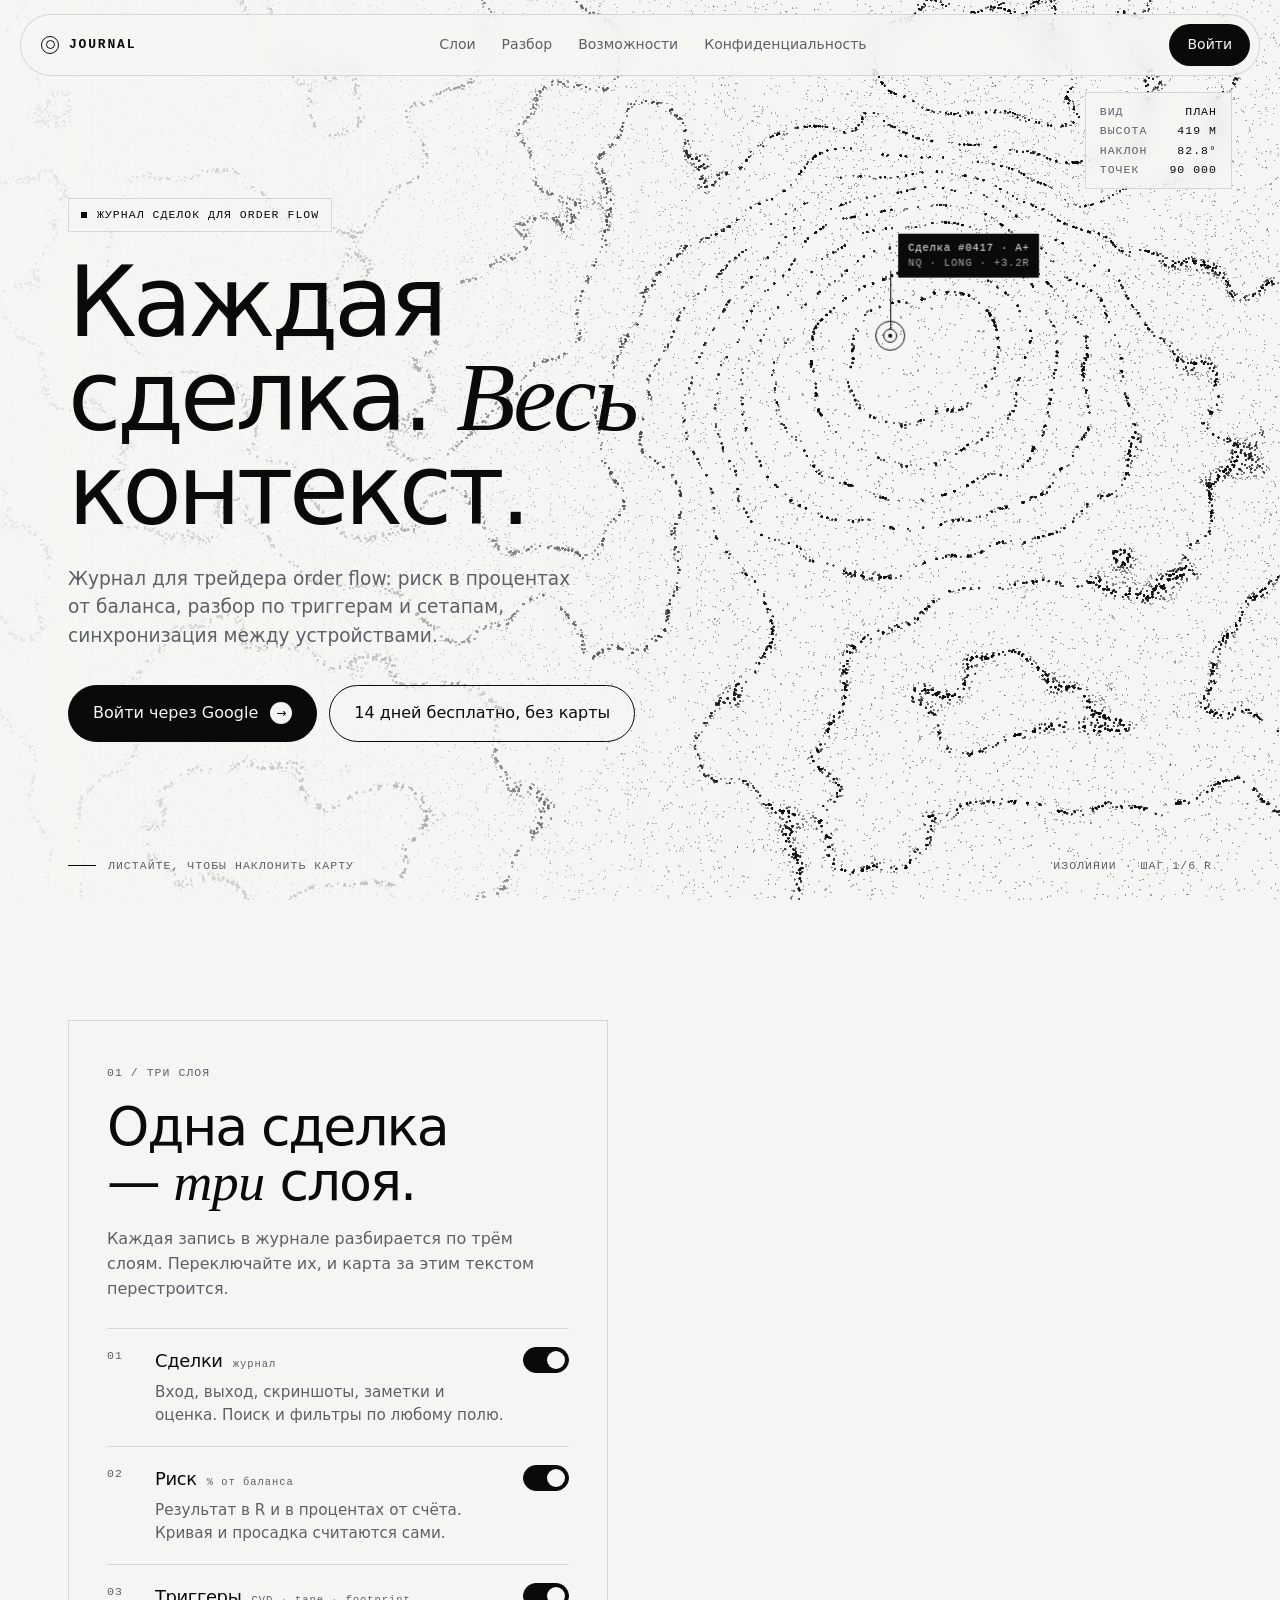
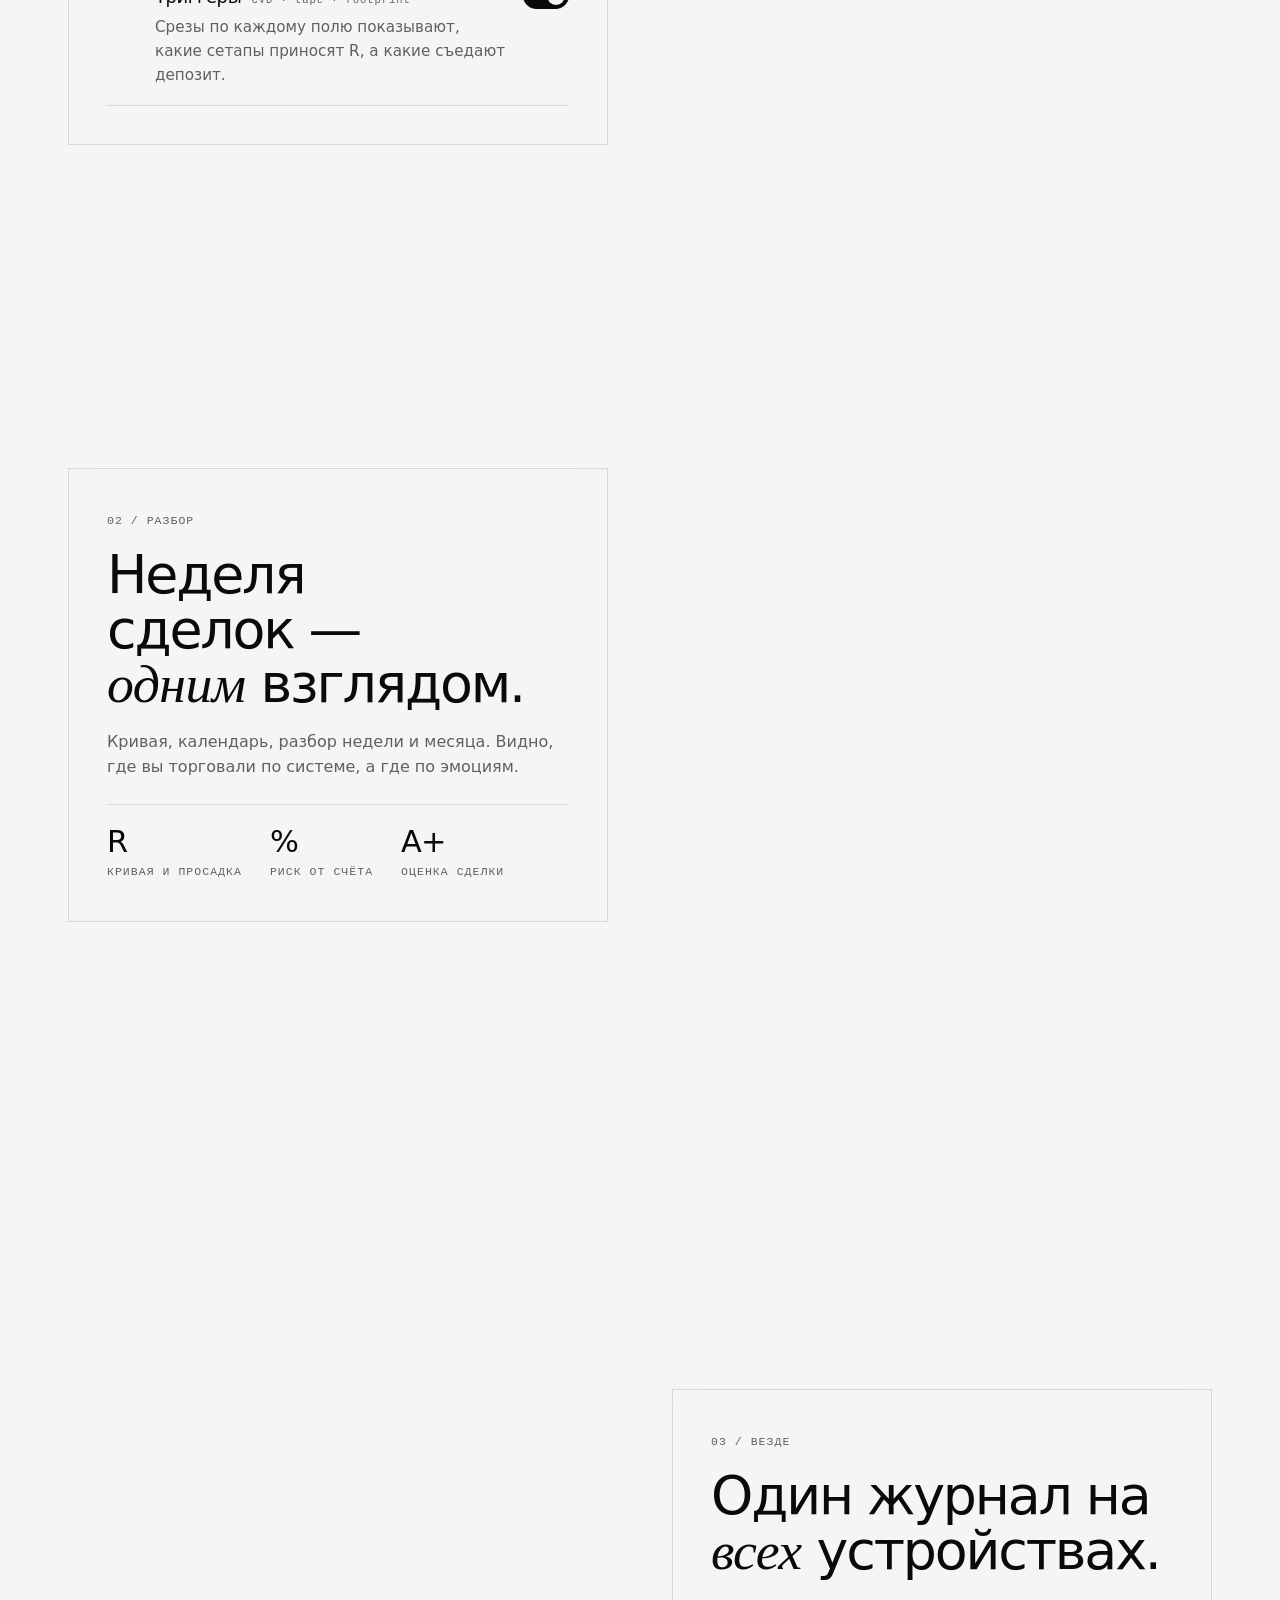
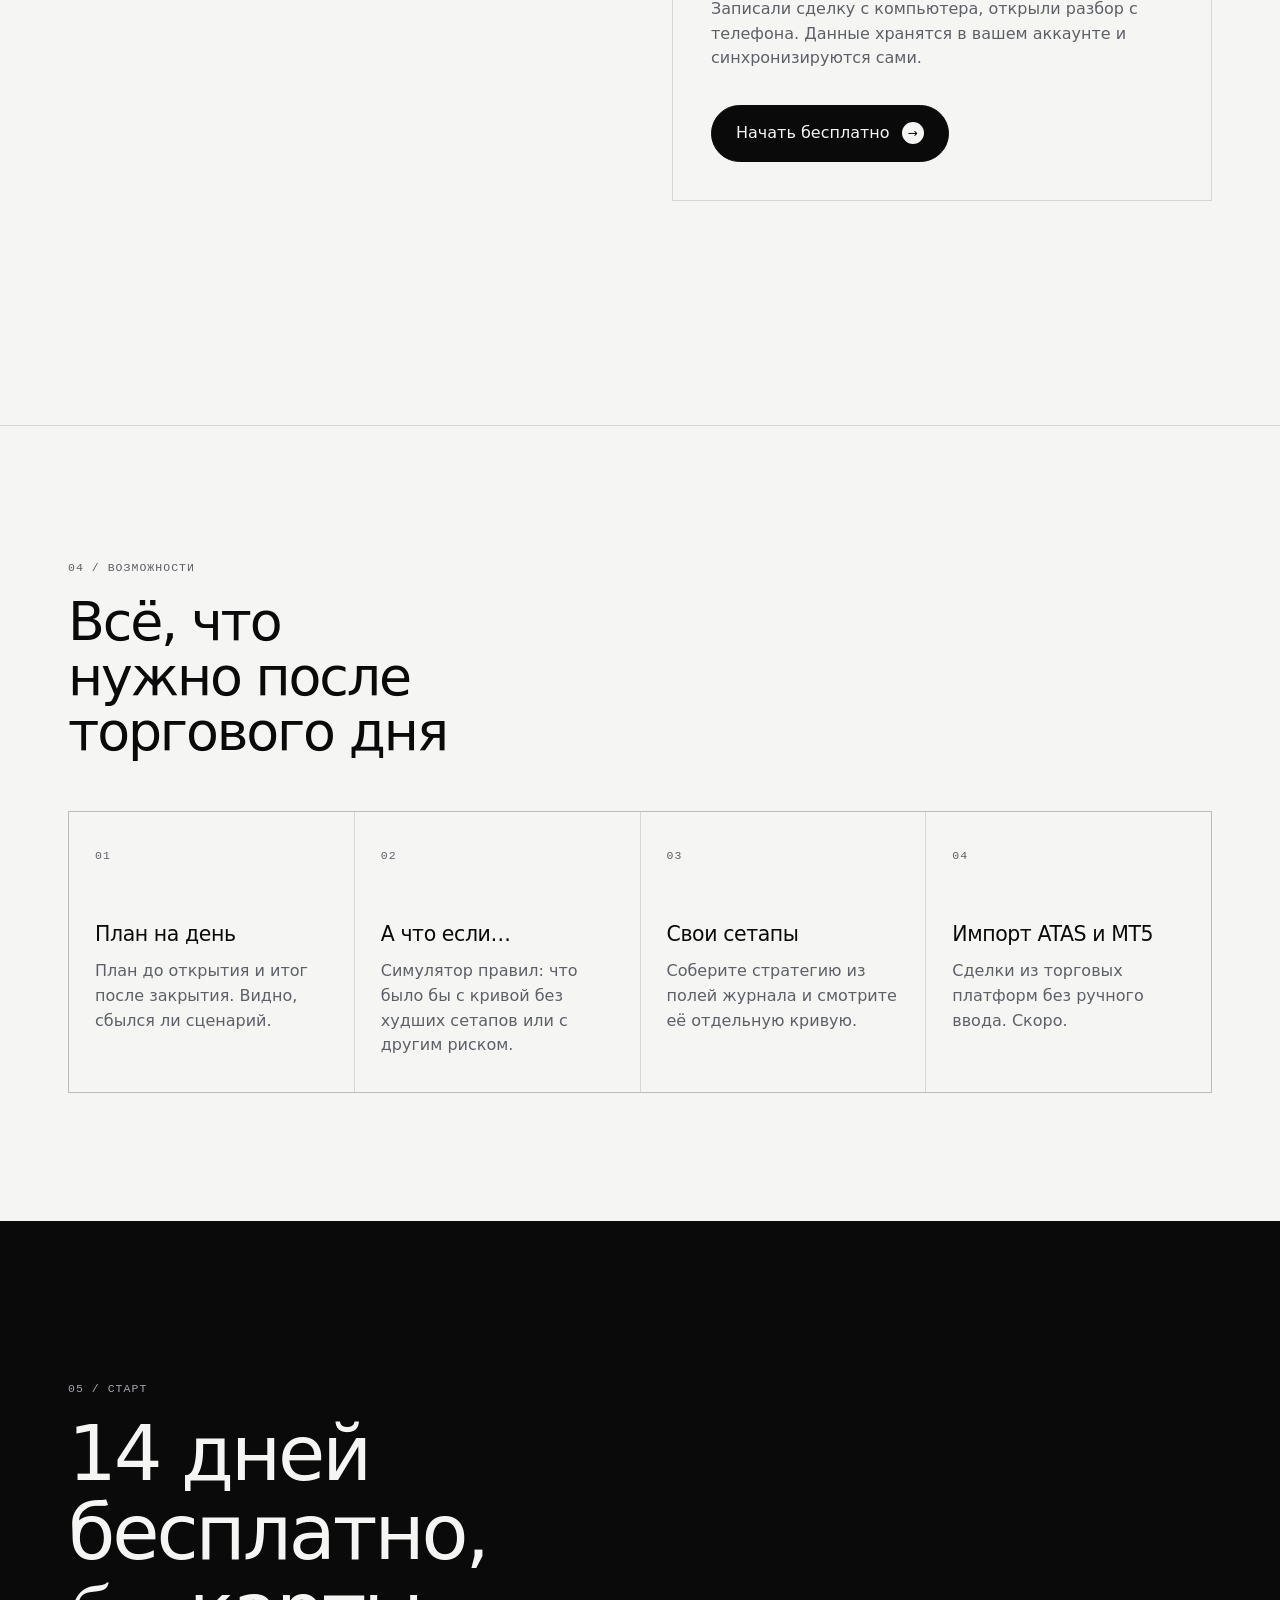
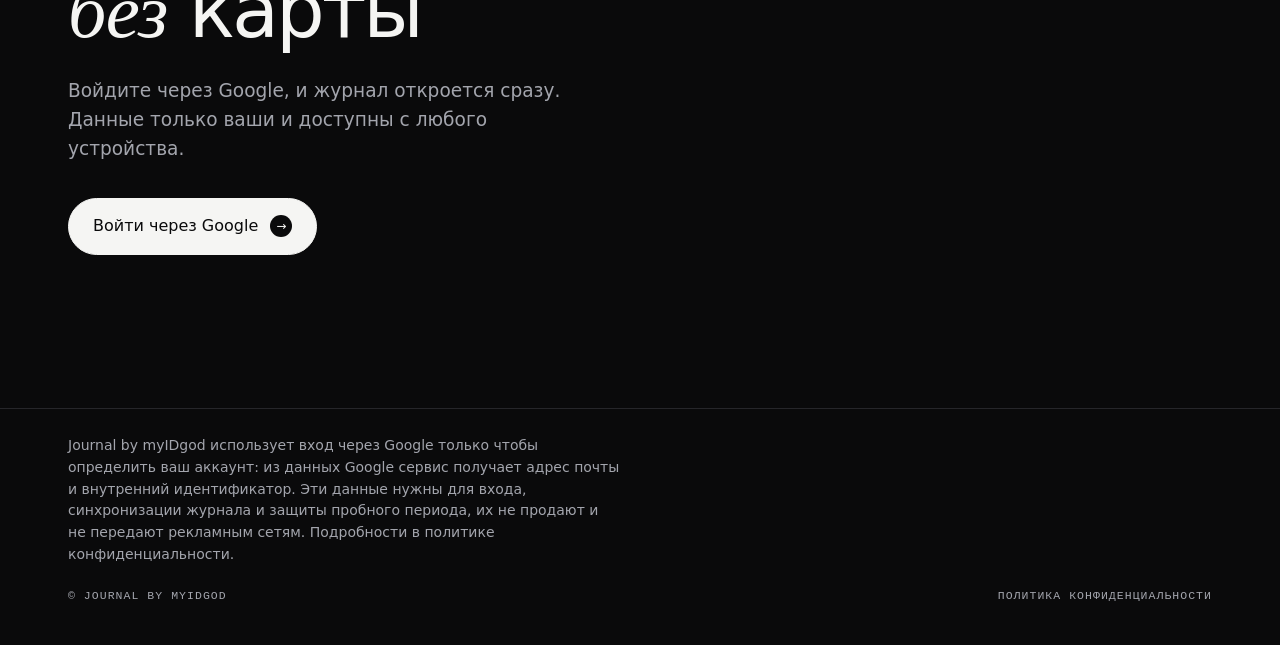
==== public/index.html @ a49ac066 "Stages 3-4: paper style and motion setting in the journal, privacy page restyle with contact slot, G" ====
<!doctype html>
<html lang="ru"><head><meta charset="utf-8">
<meta name="viewport" content="width=device-width, initial-scale=1, viewport-fit=cover">
<title>Journal by myIDgod — журнал сделок для order flow</title>
<meta name="description" content="Journal by myIDgod — онлайн-журнал сделок для трейдеров order flow: риск в процентах от баланса, разбор по триггерам, синхронизация между устройствами. 14 дней бесплатно, без карты.">
<meta name="color-scheme" content="light">
<meta name="theme-color" content="#F5F5F3">
<style>
:root{--w:#F5F5F3;--k:#0A0A0B;--g:#5E6068;--line:rgba(10,10,11,.13);--mono:ui-monospace,"IBM Plex Mono","DM Mono",SFMono-Regular,Menlo,Consolas,monospace;--sans:Inter,system-ui,-apple-system,"Segoe UI",Roboto,sans-serif;--serif:"Instrument Serif","Iowan Old Style",Georgia,"Times New Roman",serif;--ease:cubic-bezier(.16,1,.3,1)}
*{box-sizing:border-box}html{scroll-behavior:smooth;background:var(--w)}
body{margin:0;background:var(--w);color:var(--k);font:16px/1.55 var(--sans);-webkit-font-smoothing:antialiased;overflow-x:hidden}
a{color:inherit}::selection{background:var(--k);color:var(--w)}
:focus-visible{outline:2px solid var(--k);outline-offset:3px}
em{font-family:var(--serif);font-style:italic;font-weight:400;letter-spacing:-.01em}
.mono{font:500 11.5px/1.5 var(--mono);letter-spacing:.09em;text-transform:uppercase}
.wrap{max-width:1240px;margin:0 auto;padding:0 clamp(20px,4vw,48px)}
/* scene layers */
#scene{position:fixed;top:0;left:0;width:100%;height:100vh;height:100lvh;z-index:0;opacity:0;transition:opacity 1.6s var(--ease)}
.scene-on #scene{opacity:1}.scene-off #scene,.scene-off #pins,.scene-off .hud,.scene-off .veil{visibility:hidden}
.noscene #scene,.noscene #pins,.noscene .hud{display:none}
.veil{position:fixed;inset:0;z-index:1;pointer-events:none;background:linear-gradient(90deg,rgba(245,245,243,.95) 0,rgba(245,245,243,.78) 30%,rgba(245,245,243,0) 60%)}
#pins{position:fixed;inset:0;z-index:2;pointer-events:none;overflow:hidden}
.pin{position:absolute;left:0;top:0;opacity:0;will-change:transform,opacity}
.pin i{position:absolute;left:-7px;top:-7px;width:14px;height:14px;border:1px solid var(--k);border-radius:50%;background:rgba(245,245,243,.7)}
.pin i::after{content:"";position:absolute;inset:4px;border-radius:50%;background:var(--k)}
.pin[data-main] i::before{content:"";position:absolute;inset:-9px;border:1px solid var(--k);border-radius:50%;animation:ping 2.4s var(--ease) infinite}
.pin s{position:absolute;left:0;bottom:7px;width:1px;height:58px;background:var(--k)}
.pin b{position:absolute;left:8px;bottom:58px;background:var(--k);color:var(--w);font:500 10.5px/1.45 var(--mono);letter-spacing:.08em;padding:7px 10px;white-space:nowrap}
.pin.flip b{left:auto;right:8px}.pin b span{display:block;color:#a8aab0}
@keyframes ping{0%{transform:scale(.6);opacity:.9}100%{transform:scale(2);opacity:0}}
.hud{position:fixed;z-index:2;top:92px;right:clamp(20px,4vw,48px);border:1px solid var(--line);background:rgba(245,245,243,.72);-webkit-backdrop-filter:blur(8px);backdrop-filter:blur(8px);padding:10px 14px;display:grid;grid-template-columns:auto auto;gap:2px 22px;color:var(--g);pointer-events:none}
.hud b{font-weight:500;color:var(--k);text-align:right}
/* header */
.top{position:fixed;z-index:10;top:14px;left:50%;transform:translateX(-50%);width:min(1240px,calc(100% - 28px));display:flex;justify-content:space-between;align-items:center;gap:16px;padding:9px 9px 9px 20px;border:1px solid var(--line);border-radius:999px;background:rgba(245,245,243,.72);-webkit-backdrop-filter:blur(14px) saturate(1.2);backdrop-filter:blur(14px) saturate(1.2)}
.logo{display:flex;align-items:center;gap:10px;text-decoration:none;font:600 13px/1 var(--mono);letter-spacing:.14em}
.logo i{width:18px;height:18px;border:1.5px solid var(--k);border-radius:50%;position:relative}.logo i::after{content:"";position:absolute;inset:3.5px;border:1.5px solid var(--k);border-radius:50%}
.top nav{display:flex;gap:26px}.top nav a{text-decoration:none;color:var(--g);font-size:14px;transition:color .2s}.top nav a:hover{color:var(--k)}
.pill{display:inline-flex;align-items:center;gap:8px;padding:10px 18px;border-radius:999px;background:var(--k);color:var(--w);text-decoration:none;font-size:14px;font-weight:500;transition:transform .3s var(--ease),background .2s}
.pill:hover{transform:translateY(-1px)}
/* scenic sections */
main{position:relative;z-index:3}
.stop{min-height:100vh;min-height:100svh;display:flex;align-items:center;padding:120px 0 80px}
.hero{position:relative;overflow:hidden;flex-direction:column;align-items:stretch;justify-content:center}
.tag{display:inline-flex;align-items:center;gap:10px;border:1px solid var(--line);padding:7px 12px;background:rgba(245,245,243,.6)}
.tag::before{content:"";width:6px;height:6px;background:var(--k)}
h1{font-weight:500;font-size:clamp(2.7rem,7.6vw,6.6rem);line-height:.97;letter-spacing:-.045em;margin:24px 0 0;max-width:11ch;text-wrap:balance}
h1 em{letter-spacing:-.02em}
.lead{max-width:44ch;color:var(--g);font-size:clamp(1rem,1.5vw,1.16rem);margin:26px 0 0}
.cta{display:flex;gap:12px;flex-wrap:wrap;margin-top:34px}
.btn{display:inline-flex;align-items:center;justify-content:center;gap:12px;padding:15px 24px;border:1px solid var(--k);border-radius:999px;font-weight:500;text-decoration:none;transition:background .3s,color .3s,transform .3s var(--ease)}
.btn.p{background:var(--k);color:var(--w)}.btn.p:hover{transform:translateY(-2px)}
.btn.s{background:rgba(245,245,243,.6)}.btn.s:hover{background:var(--k);color:var(--w)}
.btn .ar{display:inline-grid;place-items:center;width:22px;height:22px;border-radius:50%;background:var(--w);color:var(--k);font-size:12px}
.hero-foot{position:absolute;left:0;right:0;bottom:26px;display:flex;justify-content:space-between;gap:16px;color:var(--g)}
.hero-foot span:first-child::before{content:"";display:inline-block;width:28px;height:1px;background:var(--k);vertical-align:middle;margin-right:12px}
.grid{position:absolute;inset:auto -10% 0;height:52%;pointer-events:none;z-index:-1;background:linear-gradient(var(--line) 1px,transparent 1px) 0 0/100% 56px,linear-gradient(90deg,var(--line) 1px,transparent 1px) 0 0/56px 100%;transform:perspective(520px) rotateX(62deg);transform-origin:50% 100%;-webkit-mask:linear-gradient(transparent,#000 70%);mask:linear-gradient(transparent,#000 70%);transition:opacity 1.2s}
.scene-on .grid{opacity:0}
.hero-txt{max-width:760px}.panel{max-width:540px;background:rgba(245,245,243,.8);-webkit-backdrop-filter:blur(12px);backdrop-filter:blur(12px);border:1px solid var(--line);padding:clamp(24px,3vw,38px)}
h2{font-weight:500;font-size:clamp(2rem,4.2vw,3.5rem);line-height:1.02;letter-spacing:-.04em;margin:16px 0 0;text-wrap:balance}
.panel p{color:var(--g);margin:18px 0 0}
.k{color:var(--g)}
.layers{margin-top:26px;border-top:1px solid var(--line)}
.layer{display:grid;grid-template-columns:34px 1fr auto;gap:4px 14px;align-items:start;padding:18px 0;border-bottom:1px solid var(--line)}
.layer b{font-weight:500;font-size:1.12rem;letter-spacing:-.02em}.layer b small{font:500 10.5px var(--mono);letter-spacing:.09em;color:var(--g);margin-left:10px}
.layer p{grid-column:2;margin:2px 0 0;font-size:.95rem}
.sw{width:46px;height:26px;border-radius:99px;border:1px solid var(--k);background:transparent;position:relative;cursor:pointer;padding:0;transition:background .3s}
.sw::after{content:"";position:absolute;top:3px;left:3px;width:18px;height:18px;border-radius:50%;background:var(--k);transition:transform .35s var(--ease),background .3s}
.sw[aria-checked=true]{background:var(--k)}.sw[aria-checked=true]::after{transform:translateX(20px);background:var(--w)}
.stats{display:flex;gap:28px;flex-wrap:wrap;margin-top:24px;padding-top:20px;border-top:1px solid var(--line)}
.stats div b{display:block;font-weight:500;font-size:1.9rem;letter-spacing:-.03em;line-height:1.1}
.right{margin-left:auto}
/* solid sections */
.solid{position:relative;background:var(--w);padding:clamp(70px,10vw,140px) 0;border-top:1px solid var(--line)}
.cards{display:grid;grid-template-columns:repeat(auto-fit,minmax(250px,1fr));gap:1px;background:var(--line);border:1px solid var(--line);margin-top:52px}
.card{background:var(--w);padding:30px 26px 34px;min-height:230px;transition:background .3s}
.card:hover{background:#fff}
.card b{display:block;font-weight:500;font-size:1.28rem;letter-spacing:-.02em;margin:52px 0 8px}.card p{margin:0;color:var(--g)}
.dark{position:relative;background:var(--k);color:var(--w);padding:clamp(80px,12vw,160px) 0}
.dark h2{font-size:clamp(2.4rem,6vw,5rem);max-width:14ch}.dark .lead{color:#a3a5ad}.dark .k{color:#a3a5ad}
.dark .btn.p{background:var(--w);color:var(--k);border-color:var(--w)}.dark .btn .ar{background:var(--k);color:var(--w)}
.dark :focus-visible{outline-color:var(--w)}
footer{position:relative;z-index:3;background:var(--k);color:#a3a5ad;padding:26px 0 40px;border-top:1px solid #26262a}
footer .wrap{display:flex;justify-content:space-between;gap:16px;flex-wrap:wrap}footer a{text-decoration:none}footer a:hover{color:var(--w)}
.rv{opacity:0;transform:translateY(22px);transition:opacity 1s var(--ease),transform 1s var(--ease)}.rv.in{opacity:1;transform:none}
@media (prefers-reduced-motion:reduce){html{scroll-behavior:auto}.rv{opacity:1;transform:none;transition:none}.btn,.pill,.sw,.sw::after,#scene{transition:none}.pin[data-main] i::before{animation:none;display:none}}
@media (max-width:820px){.top nav,.hud{display:none}.veil{background:linear-gradient(180deg,rgba(245,245,243,.95) 0,rgba(245,245,243,.7) 42%,rgba(245,245,243,0) 66%)}
 .stop:not(.hero){align-items:flex-end;padding-bottom:28px}.panel{max-width:none}.hero{justify-content:flex-start;padding-top:118px}.hero-foot span:last-child{display:none}}
@media (max-width:560px){.btn{width:100%}.stats{display:grid;grid-template-columns:repeat(3,1fr);gap:12px}.stats div b{font-size:1.4rem}.layer{padding:13px 0}.layer p{display:none}.panel p{font-size:.95rem}h2{font-size:1.85rem}.pin b{font-size:9.5px;padding:5px 8px}.pin s{height:40px}.pin b{bottom:40px}.stats{gap:20px}}
</style></head><body>
<canvas id="scene" aria-hidden="true"></canvas>
<div class="veil" aria-hidden="true"></div>
<div id="pins" aria-hidden="true">
 <div class="pin" data-main data-x="1.6" data-z="-0.6"><s></s><i></i><b>Сделка #0417 · A+<span>NQ · LONG · +3.2R</span></b></div>
 <div class="pin" data-x="-2.6" data-z="2.2"><s></s><i></i><b>ES · SHORT<span>+1.8R</span></b></div>
 <div class="pin" data-x="3.6" data-z="1.9"><s></s><i></i><b>NQ · BE<span>0.0R</span></b></div>
 <div class="pin" data-x="-0.9" data-z="-2.9"><s></s><i></i><b>NQ · СТОП<span>−1.0R · FOMO</span></b></div>
</div>
<div class="hud mono" aria-hidden="true"><span>Вид</span><b id="hv">План</b><span>Высота</span><b id="ha">—</b><span>Наклон</span><b id="ht">—</b><span>Точек</span><b id="hn">—</b></div>
<header class="top"><a class="logo" href="./" aria-label="Journal by myIDgod, на главную"><i></i>JOURNAL</a>
<nav aria-label="Разделы"><a href="#layers">Слои</a><a href="#flight">Разбор</a><a href="#features">Возможности</a><a href="privacy.html">Конфиденциальность</a></nav>
<a class="pill" id="top-cta" href="app/?login=1">Войти</a></header>
<main>
<section class="stop hero" data-k="0"><div class="wrap" style="width:100%"><div class="hero-txt">
 <span class="tag mono">Журнал сделок для order flow</span>
 <h1>Каждая сделка. <em>Весь</em> контекст.</h1>
 <p class="lead">Журнал для трейдера order flow: риск в процентах от баланса, разбор по триггерам и сетапам, синхронизация между устройствами.</p>
 <div class="cta"><a class="btn p" href="app/?login=1" id="login">Войти через Google <span class="ar" aria-hidden="true">→</span></a><a class="btn s" href="app/?login=1">14 дней бесплатно, без карты</a></div>
 </div></div>
 <div class="grid" aria-hidden="true"></div>
 <div class="wrap hero-foot mono" aria-hidden="true" style="width:100%"><span>Листайте, чтобы наклонить карту</span><span>Изолинии · шаг 1/6 R</span></div>
</section>
<section class="stop" data-k="1" id="layers"><div class="wrap" style="width:100%"><div class="panel rv">
 <span class="mono k">01 / Три слоя</span>
 <h2>Одна сделка — <em>три</em> слоя.</h2>
 <p>Каждая запись в журнале разбирается по трём слоям. Переключайте их, и карта за этим текстом перестроится.</p>
 <div class="layers">
  <div class="layer"><span class="mono k">01</span><b>Сделки<small>журнал</small></b><button class="sw" role="switch" aria-checked="true" data-layer="dots" aria-label="Слой сделок"></button><p>Вход, выход, скриншоты, заметки и оценка. Поиск и фильтры по любому полю.</p></div>
  <div class="layer"><span class="mono k">02</span><b>Риск<small>% от баланса</small></b><button class="sw" role="switch" aria-checked="true" data-layer="lines" aria-label="Слой риска"></button><p>Результат в R и в процентах от счёта. Кривая и просадка считаются сами.</p></div>
  <div class="layer"><span class="mono k">03</span><b>Триггеры<small>CVD · tape · footprint</small></b><button class="sw" role="switch" aria-checked="true" data-layer="pins" aria-label="Слой триггеров"></button><p>Срезы по каждому полю показывают, какие сетапы приносят R, а какие съедают депозит.</p></div>
 </div></div></div>
</section>
<section class="stop" data-k="2" id="flight"><div class="wrap" style="width:100%"><div class="panel rv">
 <span class="mono k">02 / Разбор</span>
 <h2>Неделя сделок — <em>одним</em> взглядом.</h2>
 <p>Кривая, календарь, разбор недели и месяца. Видно, где вы торговали по системе, а где по эмоциям.</p>
 <div class="stats"><div><b>R</b><span class="mono k">кривая и просадка</span></div><div><b>%</b><span class="mono k">риск от счёта</span></div><div><b>A+</b><span class="mono k">оценка сделки</span></div></div>
</div></div></section>
<section class="stop" data-k="3"><div class="wrap" style="width:100%"><div class="panel rv right">
 <span class="mono k">03 / Везде</span>
 <h2>Один журнал на <em>всех</em> устройствах.</h2>
 <p>Записали сделку с компьютера, открыли разбор с телефона. Данные хранятся в вашем аккаунте и синхронизируются сами.</p>
 <div class="cta"><a class="btn p" href="app/?login=1">Начать бесплатно <span class="ar" aria-hidden="true">→</span></a></div>
</div></div></section>
<section class="solid" id="features"><div class="wrap"><span class="mono k rv">04 / Возможности</span><h2 class="rv" style="max-width:16ch">Всё, что нужно после торгового дня</h2>
<div class="cards">
 <div class="card rv"><span class="mono k">01</span><b>План на день</b><p>План до открытия и итог после закрытия. Видно, сбылся ли сценарий.</p></div>
 <div class="card rv"><span class="mono k">02</span><b>А что если…</b><p>Симулятор правил: что было бы с кривой без худших сетапов или с другим риском.</p></div>
 <div class="card rv"><span class="mono k">03</span><b>Свои сетапы</b><p>Соберите стратегию из полей журнала и смотрите её отдельную кривую.</p></div>
 <div class="card rv"><span class="mono k">04</span><b>Импорт ATAS и MT5</b><p>Сделки из торговых платформ без ручного ввода. Скоро.</p></div>
</div></div></section>
<section class="dark"><div class="wrap"><span class="mono k rv">05 / Старт</span><h2 class="rv">14 дней бесплатно, <em>без</em> карты</h2>
<p class="lead rv">Войдите через Google, и журнал откроется сразу. Данные только ваши и доступны с любого устройства.</p>
<div class="cta rv"><a class="btn p" href="app/?login=1">Войти через Google <span class="ar" aria-hidden="true">→</span></a></div></div></section>
</main>
<footer><div class="wrap" style="display:block"><p style="max-width:62ch;margin:0 0 22px;font-size:14px">Journal by myIDgod использует вход через Google только чтобы определить ваш аккаунт: из данных Google сервис получает адрес почты и внутренний идентификатор. Эти данные нужны для входа, синхронизации журнала и защиты пробного периода, их не продают и не передают рекламным сетям. Подробности в <a href="privacy.html">политике конфиденциальности</a>.</p><div style="display:flex;justify-content:space-between;gap:16px;flex-wrap:wrap"><span class="mono">© Journal by myIDgod</span><span class="mono"><a href="privacy.html">Политика конфиденциальности</a></span></div></div></footer>
<script>
(function(){var d=document,root=d.documentElement;
try{for(var i=0;i<localStorage.length;i++){if(/^sb-.*-auth-token$/.test(localStorage.key(i))){var t=d.getElementById('top-cta'),l=d.getElementById('login');t.textContent='Открыть журнал';t.href='app/';l.firstChild.nodeValue='Открыть журнал ';l.href='app/';break}}}catch(e){}
window.landingLayers={dots:1,lines:1,pins:1};
d.querySelectorAll('[data-layer]').forEach(function(b){b.addEventListener('click',function(){var on=b.getAttribute('aria-checked')!=='true';b.setAttribute('aria-checked',on);window.landingLayers[b.dataset.layer]=on?1:0;window.dispatchEvent(new Event('landing:layers'))})});
var els=d.querySelectorAll('.rv');if('IntersectionObserver' in window){var io=new IntersectionObserver(function(a){a.forEach(function(x){if(x.isIntersecting){x.target.classList.add('in');io.unobserve(x.target)}})},{threshold:.12});els.forEach(function(e){io.observe(e)})}else els.forEach(function(e){e.classList.add('in')});
// The 3D scene loads after the first screen is ready; Data Saver skips it.
var c=navigator.connection;if(c&&c.saveData){root.classList.add('noscene');return}
function go(){var s=d.createElement('script');s.src='landing/scene.js?v=20261111e';s.async=true;s.onerror=function(){root.classList.add('noscene')};d.body.appendChild(s)}
function idle(){(window.requestIdleCallback||function(f){setTimeout(f,150)})(go,{timeout:1200})}
if(d.readyState==='complete')idle();else window.addEventListener('load',idle)})();
</script></body></html>
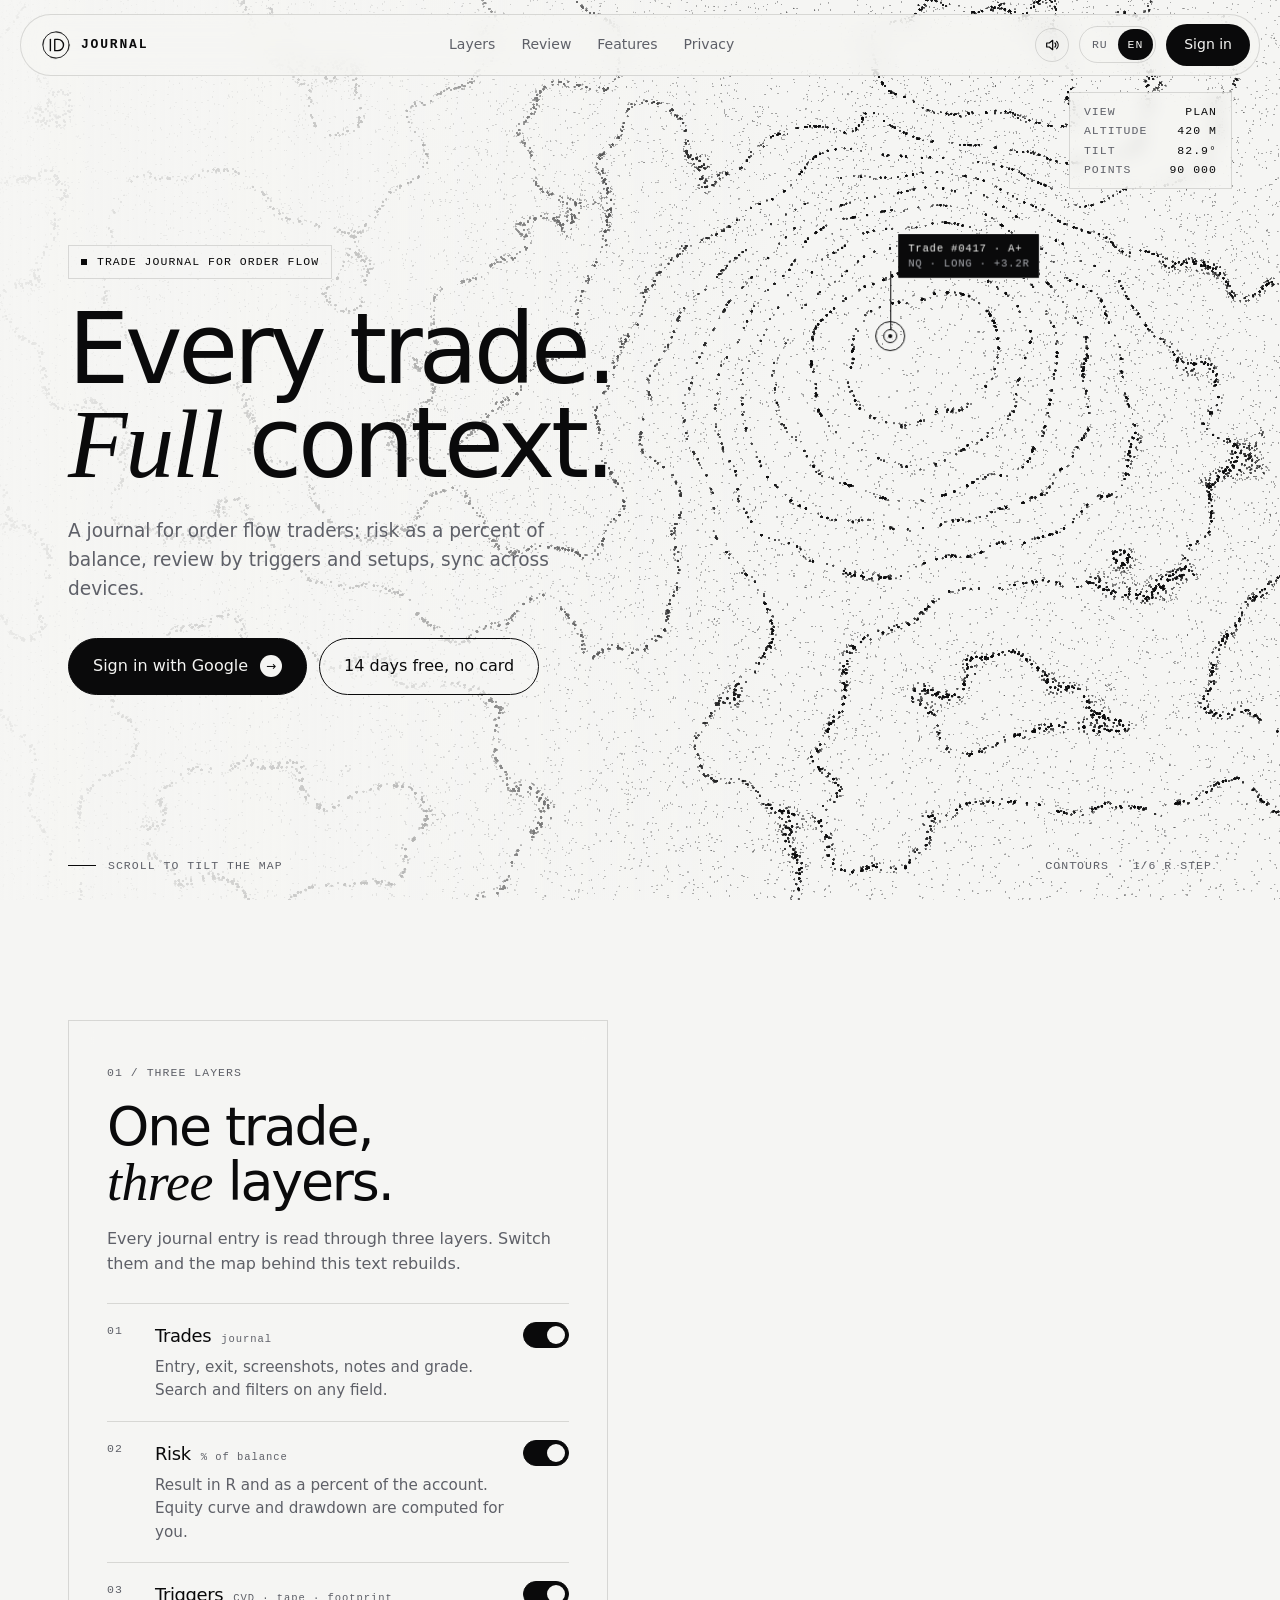
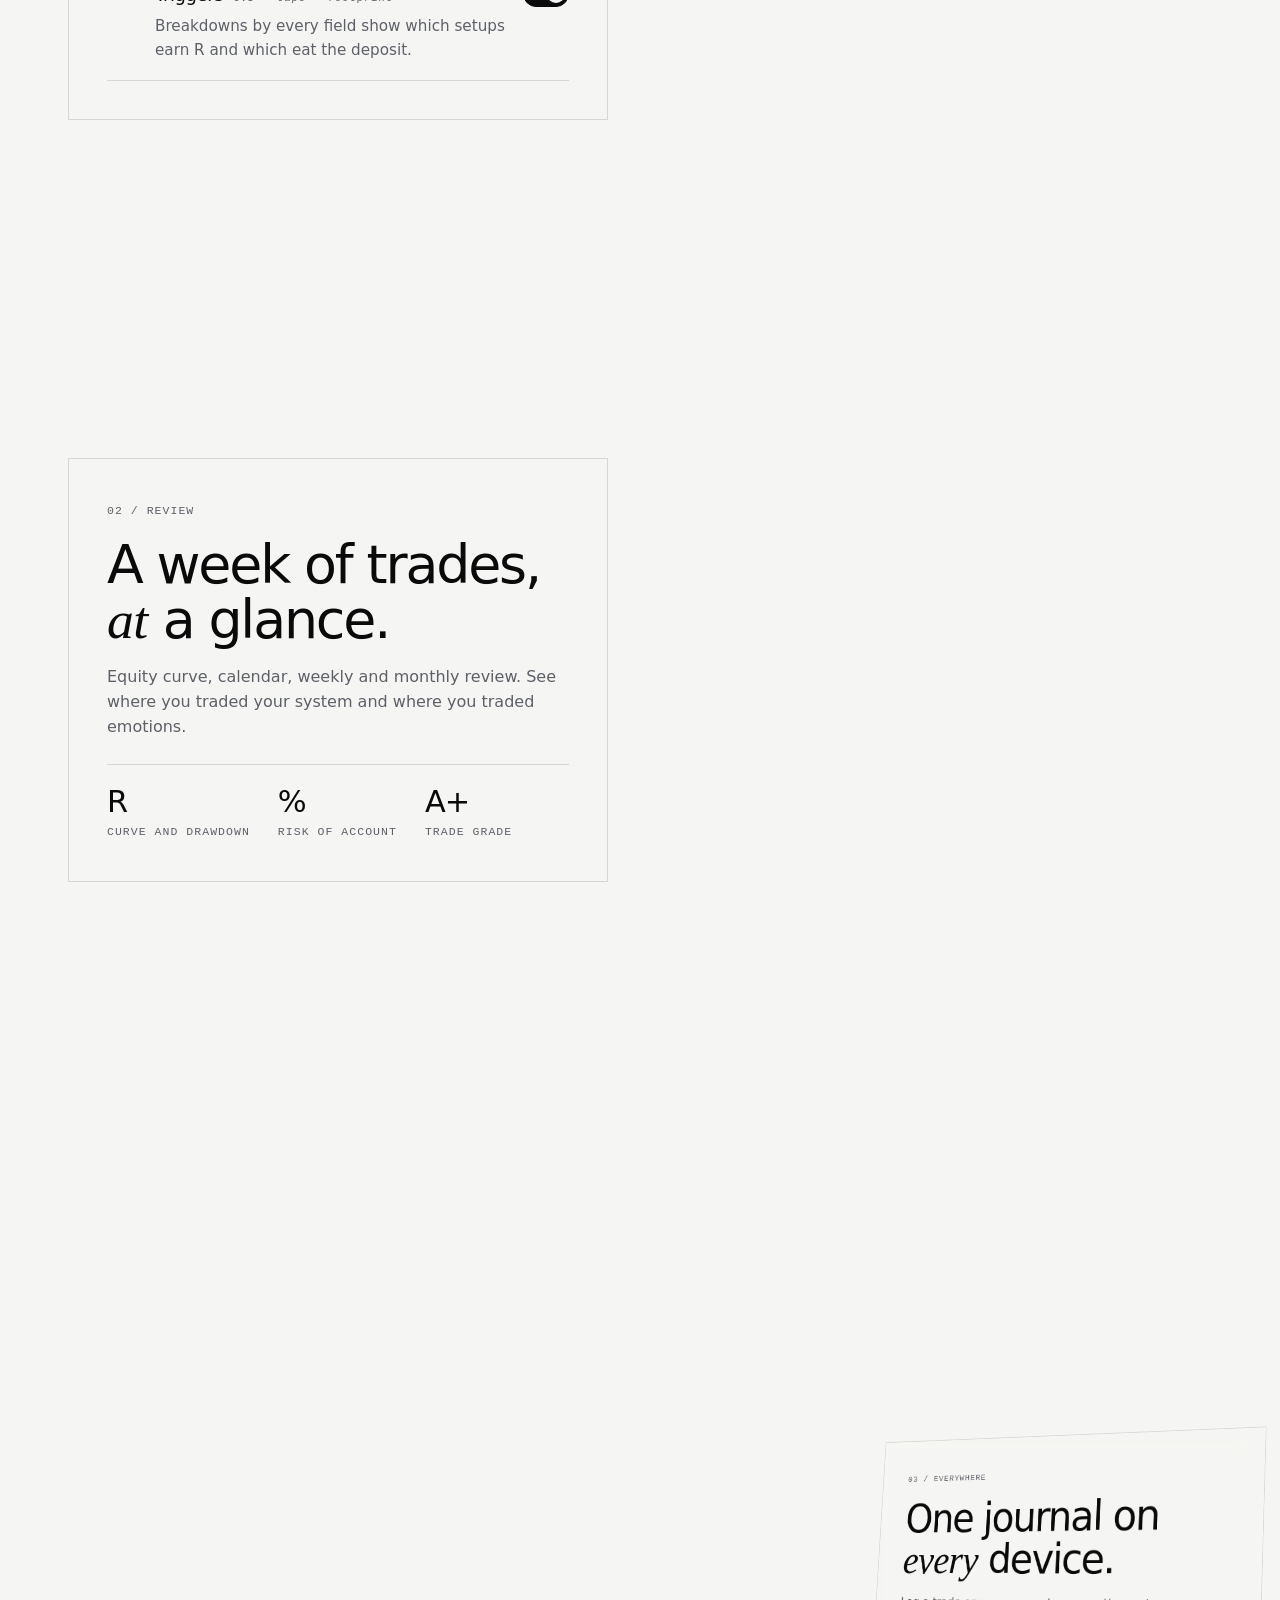
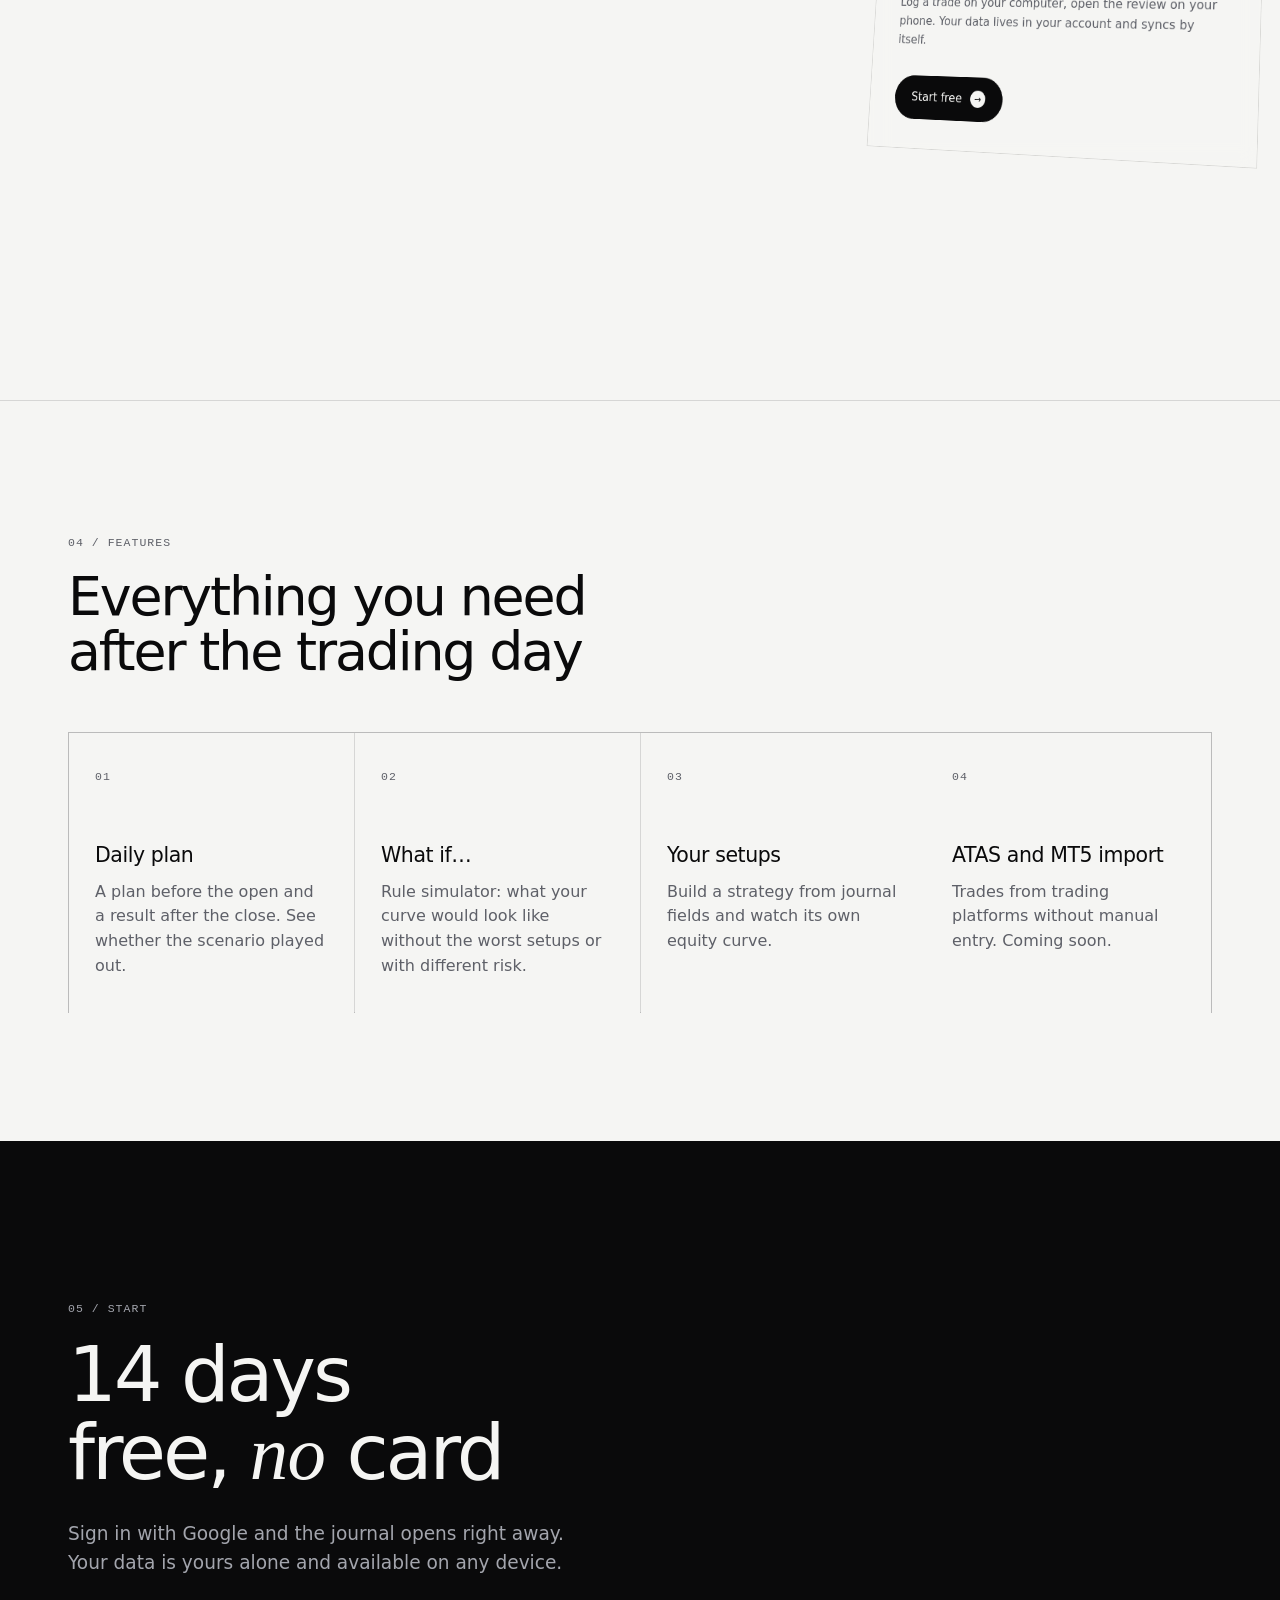
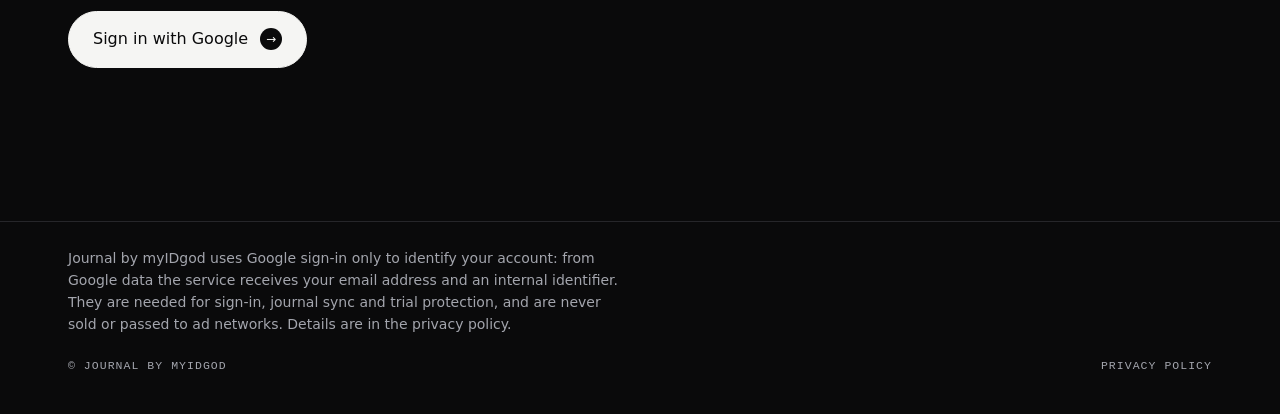
==== commit f10ba707: "Stage A: RU/EN switch, animated ID logo with sound, 3D reveals and tilt on landing; bilingual privac" ====
--- a/public/index.html
+++ b/public/index.html
@@ -34,6 +34,13 @@
 .top{position:fixed;z-index:10;top:14px;left:50%;transform:translateX(-50%);width:min(1240px,calc(100% - 28px));display:flex;justify-content:space-between;align-items:center;gap:16px;padding:9px 9px 9px 20px;border:1px solid var(--line);border-radius:999px;background:rgba(245,245,243,.72);-webkit-backdrop-filter:blur(14px) saturate(1.2);backdrop-filter:blur(14px) saturate(1.2)}
 .logo{display:flex;align-items:center;gap:10px;text-decoration:none;font:600 13px/1 var(--mono);letter-spacing:.14em}
 .logo i{width:18px;height:18px;border:1.5px solid var(--k);border-radius:50%;position:relative}.logo i::after{content:"";position:absolute;inset:3.5px;border:1.5px solid var(--k);border-radius:50%}
+.tools{display:flex;align-items:center;gap:10px}.tb{width:34px;height:34px;border-radius:50%;border:1px solid var(--line);background:transparent;color:var(--k);display:grid;place-items:center;cursor:pointer;transition:background .25s,color .25s}.tb:hover{background:var(--k);color:var(--w)}.tb .x{display:none}.tb[aria-pressed=false] .x{display:block}.tb[aria-pressed=false] .w1,.tb[aria-pressed=false] .w2{display:none}
+.lang{display:inline-flex;border:1px solid var(--line);border-radius:99px;padding:2px}.lang button{font:inherit;letter-spacing:.08em;border:0;background:transparent;color:var(--g);padding:7px 10px;border-radius:99px;cursor:pointer;transition:background .25s,color .25s}.lang button[aria-pressed=true]{background:var(--k);color:var(--w)}
+.logo svg{overflow:visible;display:block}.logo svg *{fill:none;stroke:var(--k);stroke-width:2.2;stroke-linecap:round;stroke-linejoin:round;stroke-dasharray:1;stroke-dashoffset:1}
+.logo .lr{stroke-width:1.4;animation:ldraw 1.3s var(--ease) .1s forwards}.logo .lo{stroke-width:1.4;stroke-dasharray:.07 .18;stroke-dashoffset:0;opacity:0;transform-origin:24px 24px;animation:lin .6s 1.1s forwards,lspin 14s linear 1.1s infinite}
+.logo .li{animation:ldraw .55s var(--ease) .55s forwards}.logo .ld{animation:ldraw .8s var(--ease) .9s forwards}
+.logo:hover .ld,.logo.ping .ld{animation:lpulse .7s var(--ease)}.logo:hover .li,.logo.ping .li{animation:lpulse .7s var(--ease) .12s}
+@keyframes ldraw{to{stroke-dashoffset:0}}@keyframes lin{to{opacity:.6}}@keyframes lspin{to{transform:rotate(360deg)}}@keyframes lpulse{0%{stroke-dashoffset:0;transform:scale(1)}40%{transform:scale(1.16)}100%{transform:scale(1)}}
 .top nav{display:flex;gap:26px}.top nav a{text-decoration:none;color:var(--g);font-size:14px;transition:color .2s}.top nav a:hover{color:var(--k)}
 .pill{display:inline-flex;align-items:center;gap:8px;padding:10px 18px;border-radius:999px;background:var(--k);color:var(--w);text-decoration:none;font-size:14px;font-weight:500;transition:transform .3s var(--ease),background .2s}
 .pill:hover{transform:translateY(-1px)}
@@ -81,9 +88,13 @@
 .dark :focus-visible{outline-color:var(--w)}
 footer{position:relative;z-index:3;background:var(--k);color:#a3a5ad;padding:26px 0 40px;border-top:1px solid #26262a}
 footer .wrap{display:flex;justify-content:space-between;gap:16px;flex-wrap:wrap}footer a{text-decoration:none}footer a:hover{color:var(--w)}
-.rv{opacity:0;transform:translateY(22px);transition:opacity 1s var(--ease),transform 1s var(--ease)}.rv.in{opacity:1;transform:none}
-@media (prefers-reduced-motion:reduce){html{scroll-behavior:auto}.rv{opacity:1;transform:none;transition:none}.btn,.pill,.sw,.sw::after,#scene{transition:none}.pin[data-main] i::before{animation:none;display:none}}
-@media (max-width:820px){.top nav,.hud{display:none}.veil{background:linear-gradient(180deg,rgba(245,245,243,.95) 0,rgba(245,245,243,.7) 42%,rgba(245,245,243,0) 66%)}
+.rv{opacity:0;transform:perspective(1100px) translate3d(0,56px,-180px) rotateX(16deg);transform-origin:50% 100%;transition:opacity 1.1s var(--ease),transform 1.3s var(--ease),filter 1.1s var(--ease);transition-delay:var(--d,0s);filter:blur(8px);will-change:transform,opacity}
+.panel.rv{transform:perspective(1100px) translate3d(-60px,30px,-220px) rotateY(18deg) rotateX(6deg);transform-origin:0 50%}.panel.rv.right{transform:perspective(1100px) translate3d(60px,30px,-220px) rotateY(-18deg) rotateX(6deg);transform-origin:100% 50%}
+.rv.in{opacity:1;transform:none;filter:none}.rv.tilting{transition:transform .18s linear,opacity 1s,filter 1s;transition-delay:0s}
+.layer{opacity:0;transform:translate3d(-28px,0,-60px) rotateY(14deg);transition:opacity .9s var(--ease),transform 1.1s var(--ease);transition-delay:calc(.25s + var(--i,0)*.14s)}.in .layer{opacity:1;transform:none}
+.stats div{opacity:0;transform:translateY(24px) rotateX(40deg);transition:opacity .8s var(--ease),transform 1s var(--ease);transition-delay:calc(.35s + var(--i,0)*.12s)}.in .stats div{opacity:1;transform:none}
+@media (prefers-reduced-motion:reduce){html{scroll-behavior:auto}.rv,.layer,.stats div{opacity:1!important;transform:none!important;transition:none;filter:none}.logo svg *{stroke-dashoffset:0!important;animation:none!important}.logo .lo{opacity:.6}.btn,.pill,.sw,.sw::after,#scene{transition:none}.pin[data-main] i::before{animation:none;display:none}}
+@media (max-width:820px){.top nav,.hud{display:none}.tb{display:none}.veil{background:linear-gradient(180deg,rgba(245,245,243,.95) 0,rgba(245,245,243,.7) 42%,rgba(245,245,243,0) 66%)}
  .stop:not(.hero){align-items:flex-end;padding-bottom:28px}.panel{max-width:none}.hero{justify-content:flex-start;padding-top:118px}.hero-foot span:last-child{display:none}}
 @media (max-width:560px){.btn{width:100%}.stats{display:grid;grid-template-columns:repeat(3,1fr);gap:12px}.stats div b{font-size:1.4rem}.layer{padding:13px 0}.layer p{display:none}.panel p{font-size:.95rem}h2{font-size:1.85rem}.pin b{font-size:9.5px;padding:5px 8px}.pin s{height:40px}.pin b{bottom:40px}.stats{gap:20px}}
 </style></head><body>
@@ -96,9 +107,9 @@
  <div class="pin" data-x="-0.9" data-z="-2.9"><s></s><i></i><b>NQ · СТОП<span>−1.0R · FOMO</span></b></div>
 </div>
 <div class="hud mono" aria-hidden="true"><span>Вид</span><b id="hv">План</b><span>Высота</span><b id="ha">—</b><span>Наклон</span><b id="ht">—</b><span>Точек</span><b id="hn">—</b></div>
-<header class="top"><a class="logo" href="./" aria-label="Journal by myIDgod, на главную"><i></i>JOURNAL</a>
+<header class="top"><a class="logo" href="./" id="logo" aria-label="Журнал Journal by myIDgod, на главную"><svg viewBox="0 0 48 48" width="30" height="30" aria-hidden="true"><circle class="lr" cx="24" cy="24" r="21" pathLength="1"/><circle class="lo" cx="24" cy="24" r="21" pathLength="1"/><path class="li" d="M15 15V33" pathLength="1"/><path class="ld" d="M22 15V33H27A9 9 0 0 0 27 15Z" pathLength="1"/></svg><span>JOURNAL</span></a>
 <nav aria-label="Разделы"><a href="#layers">Слои</a><a href="#flight">Разбор</a><a href="#features">Возможности</a><a href="privacy.html">Конфиденциальность</a></nav>
-<a class="pill" id="top-cta" href="app/?login=1">Войти</a></header>
+<div class="tools"><button class="tb" id="snd" aria-pressed="true" aria-label="Звук" title="Звук"><svg viewBox="0 0 24 24" width="16" height="16" fill="none" stroke="currentColor" stroke-width="1.8" stroke-linecap="round" stroke-linejoin="round" aria-hidden="true"><path d="M4 9v6h4l5 4V5L8 9H4z"/><path class="w1" d="M16.5 9a4.2 4.2 0 0 1 0 6"/><path class="w2" d="M19 6.5a8 8 0 0 1 0 11"/><path class="x" d="M17 9l5 6M22 9l-5 6"/></svg></button><span class="lang mono"><button data-lang-btn="ru" aria-pressed="true">RU</button><button data-lang-btn="en" aria-pressed="false">EN</button></span><a class="pill" id="top-cta" href="app/?login=1">Войти</a></div></header>
 <main>
 <section class="stop hero" data-k="0"><div class="wrap" style="width:100%"><div class="hero-txt">
  <span class="tag mono">Журнал сделок для order flow</span>
@@ -114,16 +125,16 @@
  <h2>Одна сделка — <em>три</em> слоя.</h2>
  <p>Каждая запись в журнале разбирается по трём слоям. Переключайте их, и карта за этим текстом перестроится.</p>
  <div class="layers">
-  <div class="layer"><span class="mono k">01</span><b>Сделки<small>журнал</small></b><button class="sw" role="switch" aria-checked="true" data-layer="dots" aria-label="Слой сделок"></button><p>Вход, выход, скриншоты, заметки и оценка. Поиск и фильтры по любому полю.</p></div>
-  <div class="layer"><span class="mono k">02</span><b>Риск<small>% от баланса</small></b><button class="sw" role="switch" aria-checked="true" data-layer="lines" aria-label="Слой риска"></button><p>Результат в R и в процентах от счёта. Кривая и просадка считаются сами.</p></div>
-  <div class="layer"><span class="mono k">03</span><b>Триггеры<small>CVD · tape · footprint</small></b><button class="sw" role="switch" aria-checked="true" data-layer="pins" aria-label="Слой триггеров"></button><p>Срезы по каждому полю показывают, какие сетапы приносят R, а какие съедают депозит.</p></div>
+  <div class="layer" style="--i:0"><span class="mono k">01</span><b>Сделки<small>журнал</small></b><button class="sw" role="switch" aria-checked="true" data-layer="dots" aria-label="Слой сделок"></button><p>Вход, выход, скриншоты, заметки и оценка. Поиск и фильтры по любому полю.</p></div>
+  <div class="layer" style="--i:1"><span class="mono k">02</span><b>Риск<small>% от баланса</small></b><button class="sw" role="switch" aria-checked="true" data-layer="lines" aria-label="Слой риска"></button><p>Результат в R и в процентах от счёта. Кривая и просадка считаются сами.</p></div>
+  <div class="layer" style="--i:2"><span class="mono k">03</span><b>Триггеры<small>CVD · tape · footprint</small></b><button class="sw" role="switch" aria-checked="true" data-layer="pins" aria-label="Слой триггеров"></button><p>Срезы по каждому полю показывают, какие сетапы приносят R, а какие съедают депозит.</p></div>
  </div></div></div>
 </section>
 <section class="stop" data-k="2" id="flight"><div class="wrap" style="width:100%"><div class="panel rv">
  <span class="mono k">02 / Разбор</span>
  <h2>Неделя сделок — <em>одним</em> взглядом.</h2>
  <p>Кривая, календарь, разбор недели и месяца. Видно, где вы торговали по системе, а где по эмоциям.</p>
- <div class="stats"><div><b>R</b><span class="mono k">кривая и просадка</span></div><div><b>%</b><span class="mono k">риск от счёта</span></div><div><b>A+</b><span class="mono k">оценка сделки</span></div></div>
+ <div class="stats"><div style="--i:0"><b>R</b><span class="mono k">кривая и просадка</span></div><div style="--i:1"><b>%</b><span class="mono k">риск от счёта</span></div><div style="--i:2"><b>A+</b><span class="mono k">оценка сделки</span></div></div>
 </div></div></section>
 <section class="stop" data-k="3"><div class="wrap" style="width:100%"><div class="panel rv right">
  <span class="mono k">03 / Везде</span>
@@ -133,25 +144,38 @@
 </div></div></section>
 <section class="solid" id="features"><div class="wrap"><span class="mono k rv">04 / Возможности</span><h2 class="rv" style="max-width:16ch">Всё, что нужно после торгового дня</h2>
 <div class="cards">
- <div class="card rv"><span class="mono k">01</span><b>План на день</b><p>План до открытия и итог после закрытия. Видно, сбылся ли сценарий.</p></div>
- <div class="card rv"><span class="mono k">02</span><b>А что если…</b><p>Симулятор правил: что было бы с кривой без худших сетапов или с другим риском.</p></div>
- <div class="card rv"><span class="mono k">03</span><b>Свои сетапы</b><p>Соберите стратегию из полей журнала и смотрите её отдельную кривую.</p></div>
- <div class="card rv"><span class="mono k">04</span><b>Импорт ATAS и MT5</b><p>Сделки из торговых платформ без ручного ввода. Скоро.</p></div>
+ <div class="card rv" style="--d:0.00s"><span class="mono k">01</span><b>План на день</b><p>План до открытия и итог после закрытия. Видно, сбылся ли сценарий.</p></div>
+ <div class="card rv" style="--d:0.12s"><span class="mono k">02</span><b>А что если…</b><p>Симулятор правил: что было бы с кривой без худших сетапов или с другим риском.</p></div>
+ <div class="card rv" style="--d:0.24s"><span class="mono k">03</span><b>Свои сетапы</b><p>Соберите стратегию из полей журнала и смотрите её отдельную кривую.</p></div>
+ <div class="card rv" style="--d:0.36s"><span class="mono k">04</span><b>Импорт ATAS и MT5</b><p>Сделки из торговых платформ без ручного ввода. Скоро.</p></div>
 </div></div></section>
 <section class="dark"><div class="wrap"><span class="mono k rv">05 / Старт</span><h2 class="rv">14 дней бесплатно, <em>без</em> карты</h2>
 <p class="lead rv">Войдите через Google, и журнал откроется сразу. Данные только ваши и доступны с любого устройства.</p>
 <div class="cta rv"><a class="btn p" href="app/?login=1">Войти через Google <span class="ar" aria-hidden="true">→</span></a></div></div></section>
 </main>
 <footer><div class="wrap" style="display:block"><p style="max-width:62ch;margin:0 0 22px;font-size:14px">Journal by myIDgod использует вход через Google только чтобы определить ваш аккаунт: из данных Google сервис получает адрес почты и внутренний идентификатор. Эти данные нужны для входа, синхронизации журнала и защиты пробного периода, их не продают и не передают рекламным сетям. Подробности в <a href="privacy.html">политике конфиденциальности</a>.</p><div style="display:flex;justify-content:space-between;gap:16px;flex-wrap:wrap"><span class="mono">© Journal by myIDgod</span><span class="mono"><a href="privacy.html">Политика конфиденциальности</a></span></div></div></footer>
+<script src="landing/i18n.js?v=20261111a"></script>
 <script>
 (function(){var d=document,root=d.documentElement;
 try{for(var i=0;i<localStorage.length;i++){if(/^sb-.*-auth-token$/.test(localStorage.key(i))){var t=d.getElementById('top-cta'),l=d.getElementById('login');t.textContent='Открыть журнал';t.href='app/';l.firstChild.nodeValue='Открыть журнал ';l.href='app/';break}}}catch(e){}
 window.landingLayers={dots:1,lines:1,pins:1};
 d.querySelectorAll('[data-layer]').forEach(function(b){b.addEventListener('click',function(){var on=b.getAttribute('aria-checked')!=='true';b.setAttribute('aria-checked',on);window.landingLayers[b.dataset.layer]=on?1:0;window.dispatchEvent(new Event('landing:layers'))})});
+(function(){var AC=null,on=true;try{on=localStorage.getItem('landing-sound')!=='0'}catch(e){}var b=d.getElementById('snd'),lg=d.getElementById('logo');b.setAttribute('aria-pressed',on);
+function ctx(){if(!AC){var C=window.AudioContext||window.webkitAudioContext;if(!C)return null;AC=new C()}if(AC.state==='suspended')AC.resume();return AC}
+function note(f,t,len,vol,type){var c=ctx();if(!c)return;var o=c.createOscillator(),g=c.createGain(),n=c.currentTime+t;o.type=type||'sine';o.frequency.value=f;g.gain.setValueAtTime(0,n);g.gain.linearRampToValueAtTime(vol,n+.012);g.gain.exponentialRampToValueAtTime(.0001,n+len);o.connect(g);g.connect(c.destination);o.start(n);o.stop(n+len+.05)}
+function chime(){if(!on)return;/* "I" then "D": a soft rising pair with a low body and a bright overtone */note(659.25,0,.9,.09);note(1318.5,0,.5,.025);note(98,0,.7,.07,'triangle');note(987.77,.17,1.3,.09);note(1975.5,.17,.8,.022);note(123.47,.17,1.1,.06,'triangle')}
+function tick(){if(on){note(1760,0,.09,.03);note(2349,.03,.12,.02)}}
+window.landingSound={chime:chime,tick:tick};
+b.addEventListener('click',function(){on=!on;try{localStorage.setItem('landing-sound',on?'1':'0')}catch(e){}b.setAttribute('aria-pressed',on);if(on)chime()});
+lg.addEventListener('click',function(e){if(location.pathname.slice(-1)==='/'||/index/.test(location.pathname)){e.preventDefault();window.scrollTo({top:0,behavior:'smooth'})}lg.classList.remove('ping');void lg.offsetWidth;lg.classList.add('ping');chime()});
+var first=function(){d.removeEventListener('pointerdown',first);d.removeEventListener('keydown',first);setTimeout(chime,60)};d.addEventListener('pointerdown',first);d.addEventListener('keydown',first);
+d.querySelectorAll('[data-layer]').forEach(function(x){x.addEventListener('click',tick)});
+var fine=matchMedia('(pointer:fine)').matches&&!matchMedia('(prefers-reduced-motion:reduce)').matches;
+if(fine)d.querySelectorAll('.card,.panel').forEach(function(e){e.addEventListener('pointermove',function(ev){if(!e.classList.contains('in'))return;var r=e.getBoundingClientRect(),x=(ev.clientX-r.left)/r.width-.5,y=(ev.clientY-r.top)/r.height-.5;e.classList.add('tilting');e.style.transform='perspective(900px) rotateX('+(-y*7).toFixed(2)+'deg) rotateY('+(x*9).toFixed(2)+'deg) translateZ(8px)'});e.addEventListener('pointerleave',function(){e.classList.remove('tilting');e.style.transform=''})})})();
 var els=d.querySelectorAll('.rv');if('IntersectionObserver' in window){var io=new IntersectionObserver(function(a){a.forEach(function(x){if(x.isIntersecting){x.target.classList.add('in');io.unobserve(x.target)}})},{threshold:.12});els.forEach(function(e){io.observe(e)})}else els.forEach(function(e){e.classList.add('in')});
 // The 3D scene loads after the first screen is ready; Data Saver skips it.
 var c=navigator.connection;if(c&&c.saveData){root.classList.add('noscene');return}
-function go(){var s=d.createElement('script');s.src='landing/scene.js?v=20261111e';s.async=true;s.onerror=function(){root.classList.add('noscene')};d.body.appendChild(s)}
+function go(){var s=d.createElement('script');s.src='landing/scene.js?v=20261111f';s.async=true;s.onerror=function(){root.classList.add('noscene')};d.body.appendChild(s)}
 function idle(){(window.requestIdleCallback||function(f){setTimeout(f,150)})(go,{timeout:1200})}
 if(d.readyState==='complete')idle();else window.addEventListener('load',idle)})();
 </script></body></html>
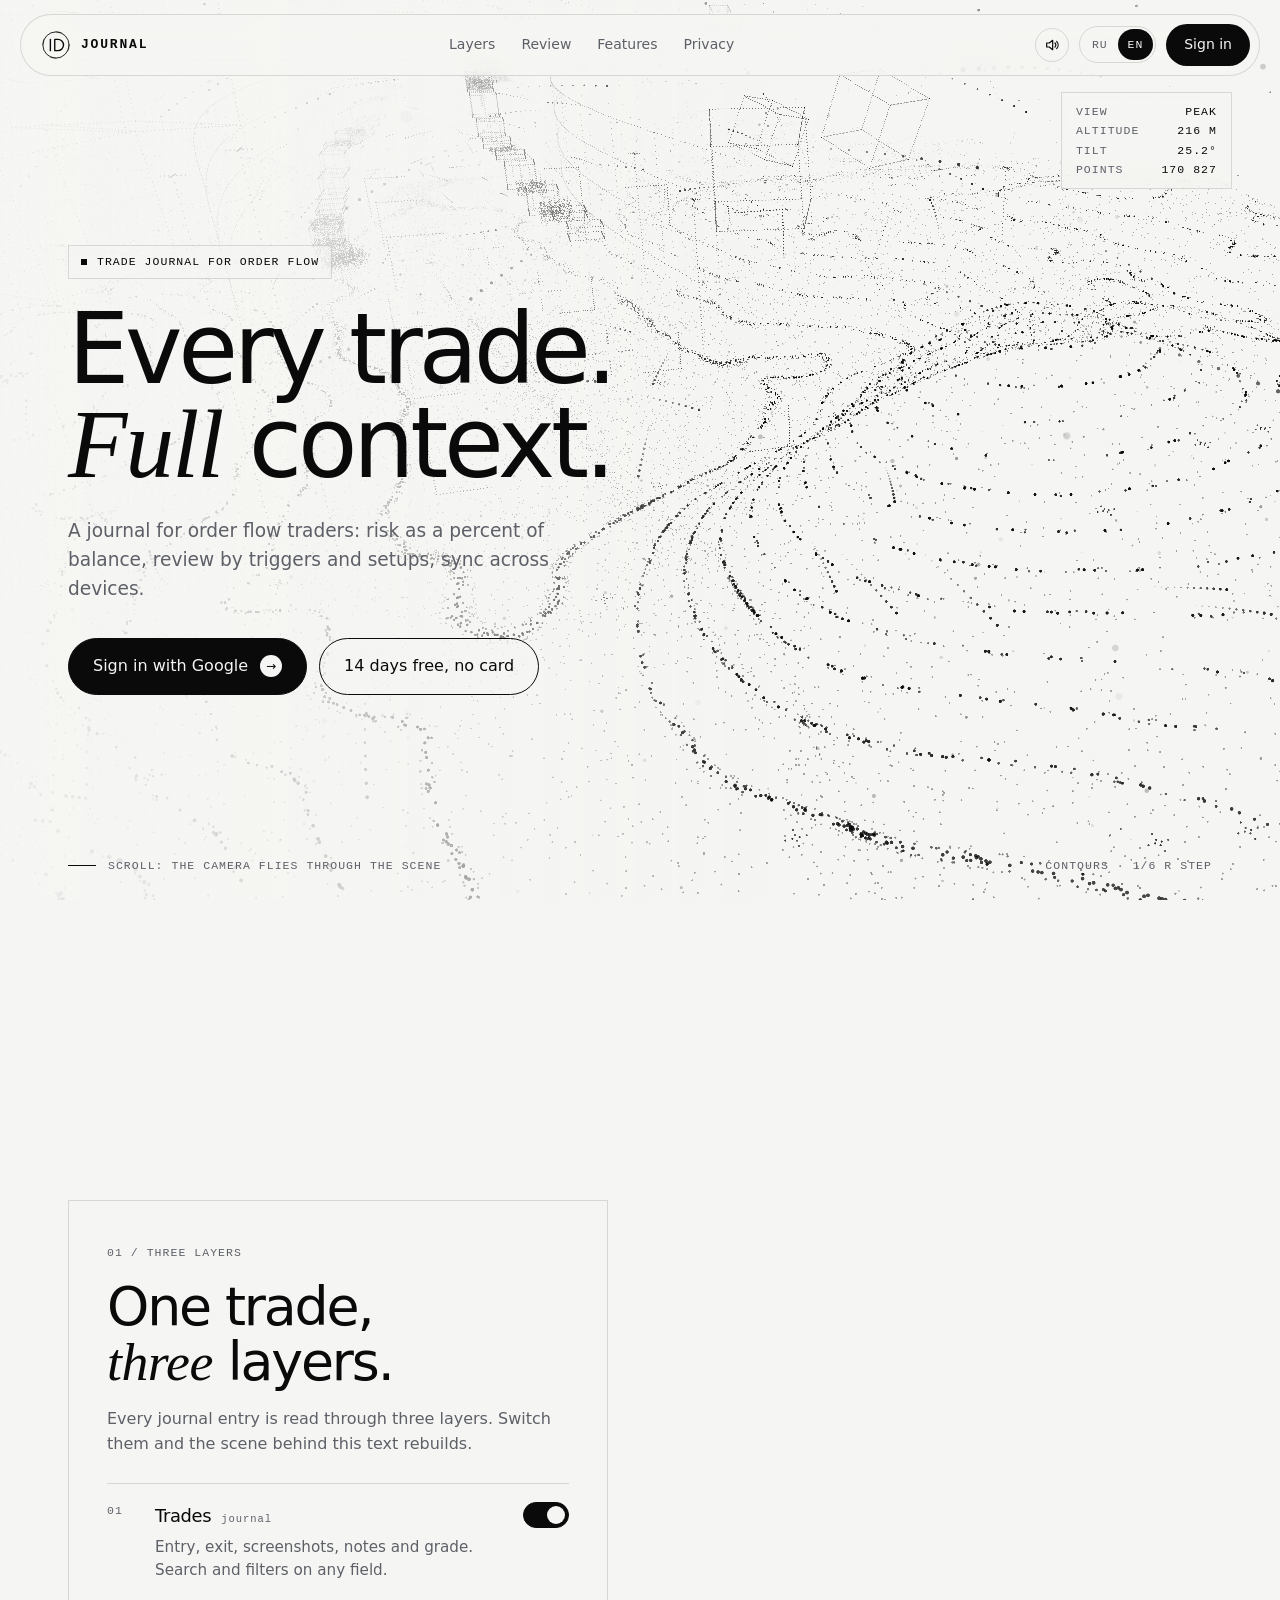
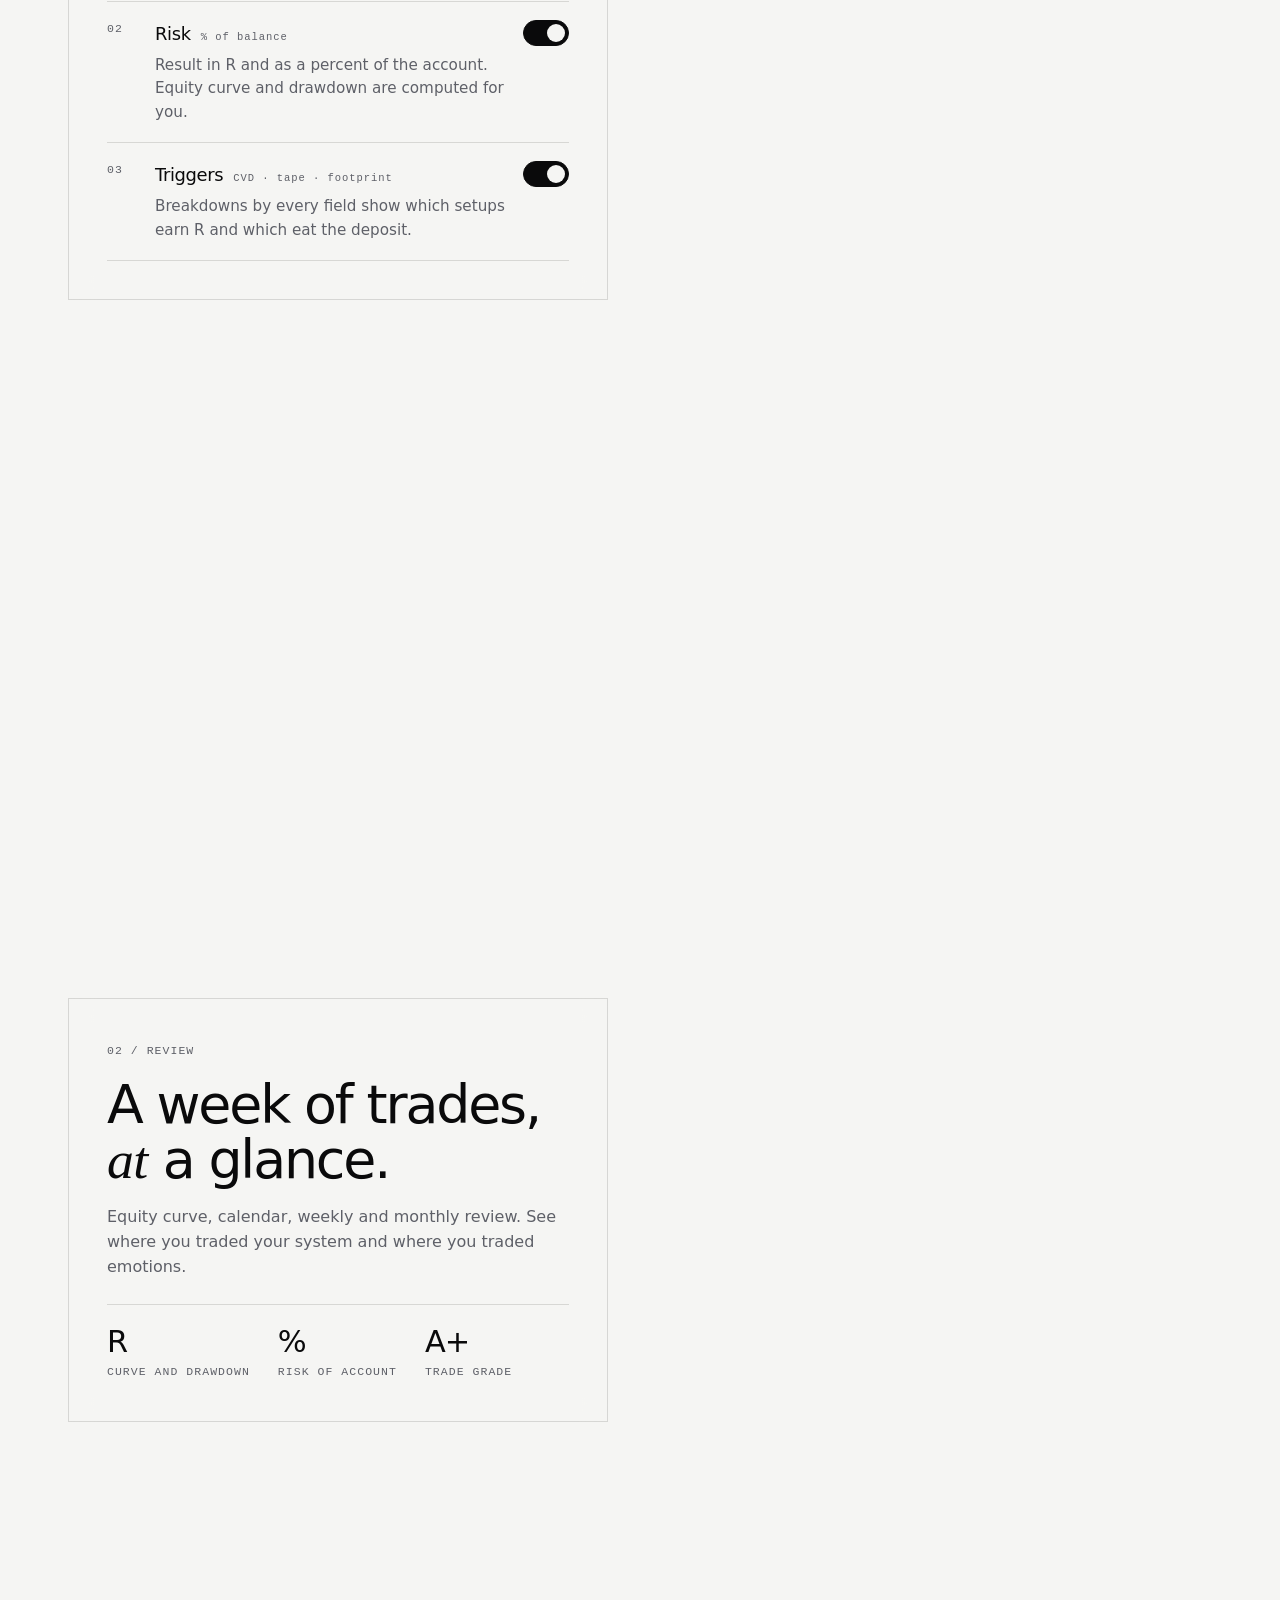
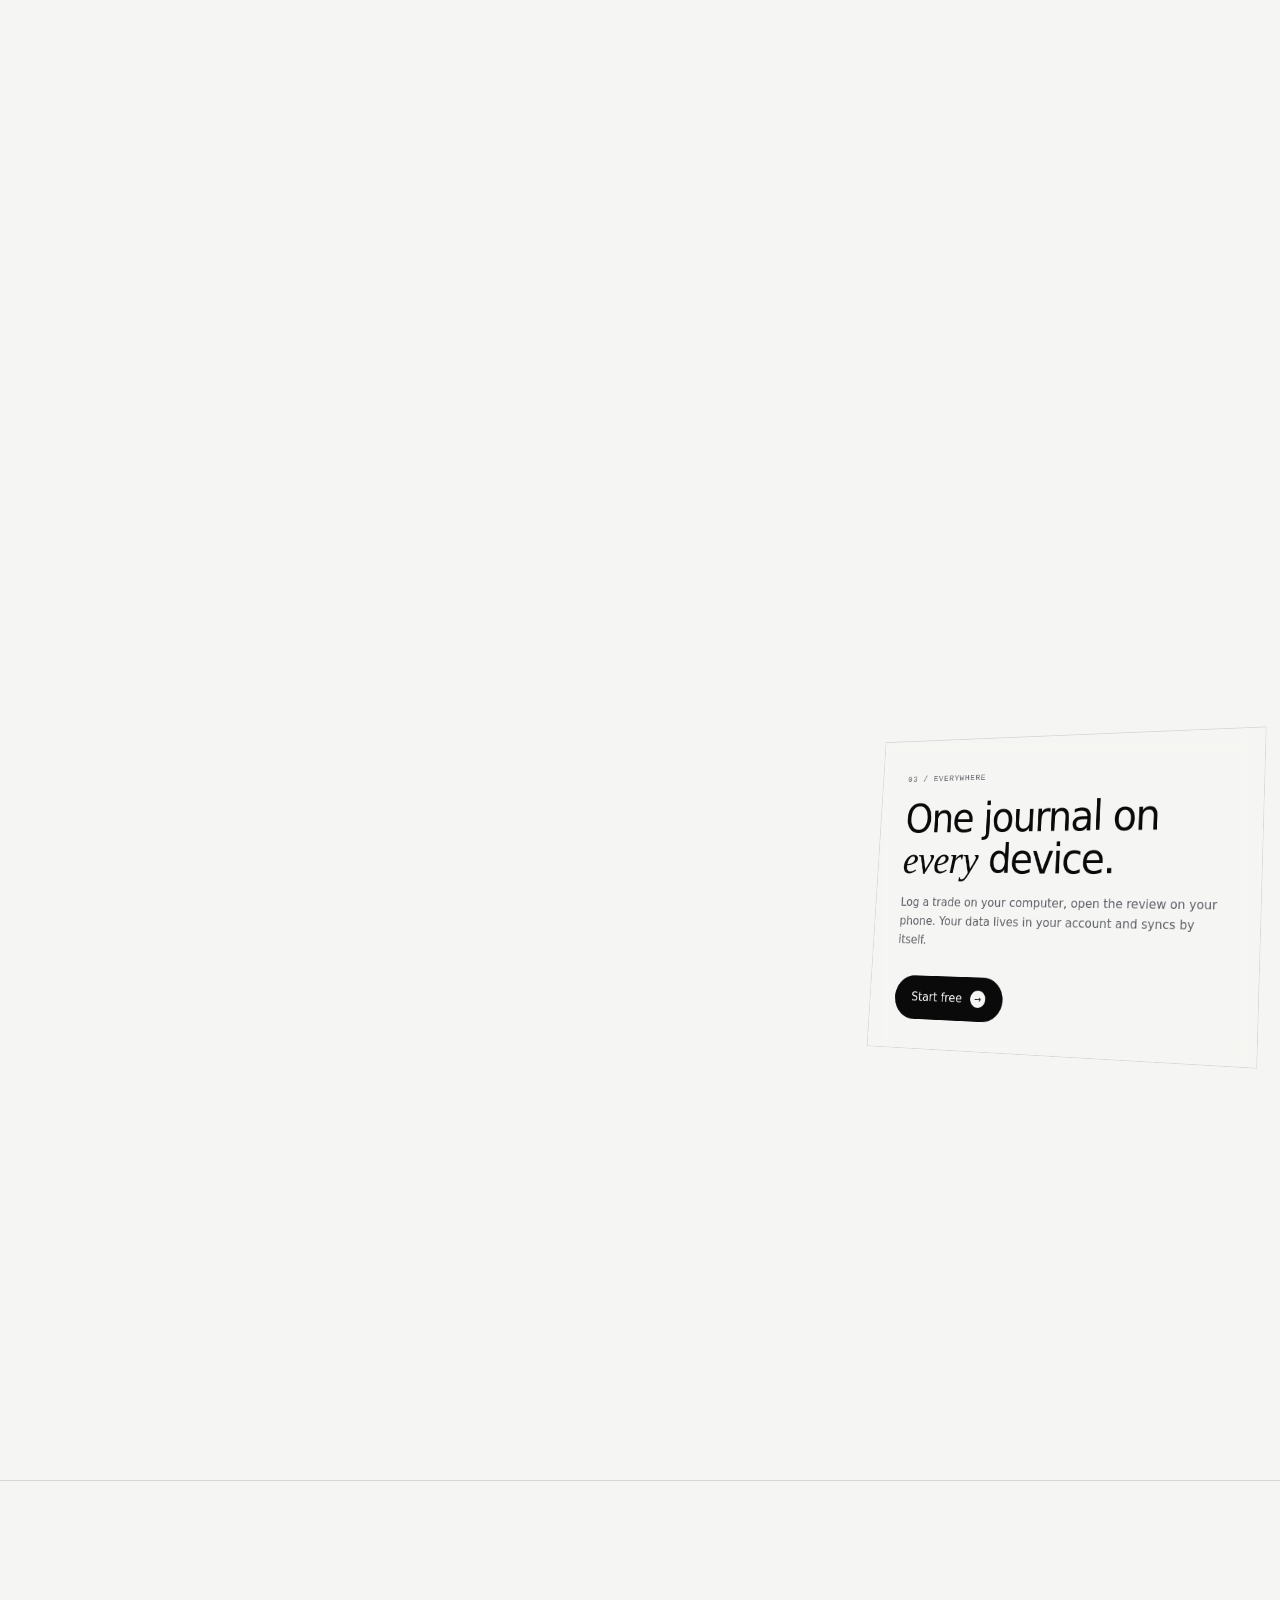
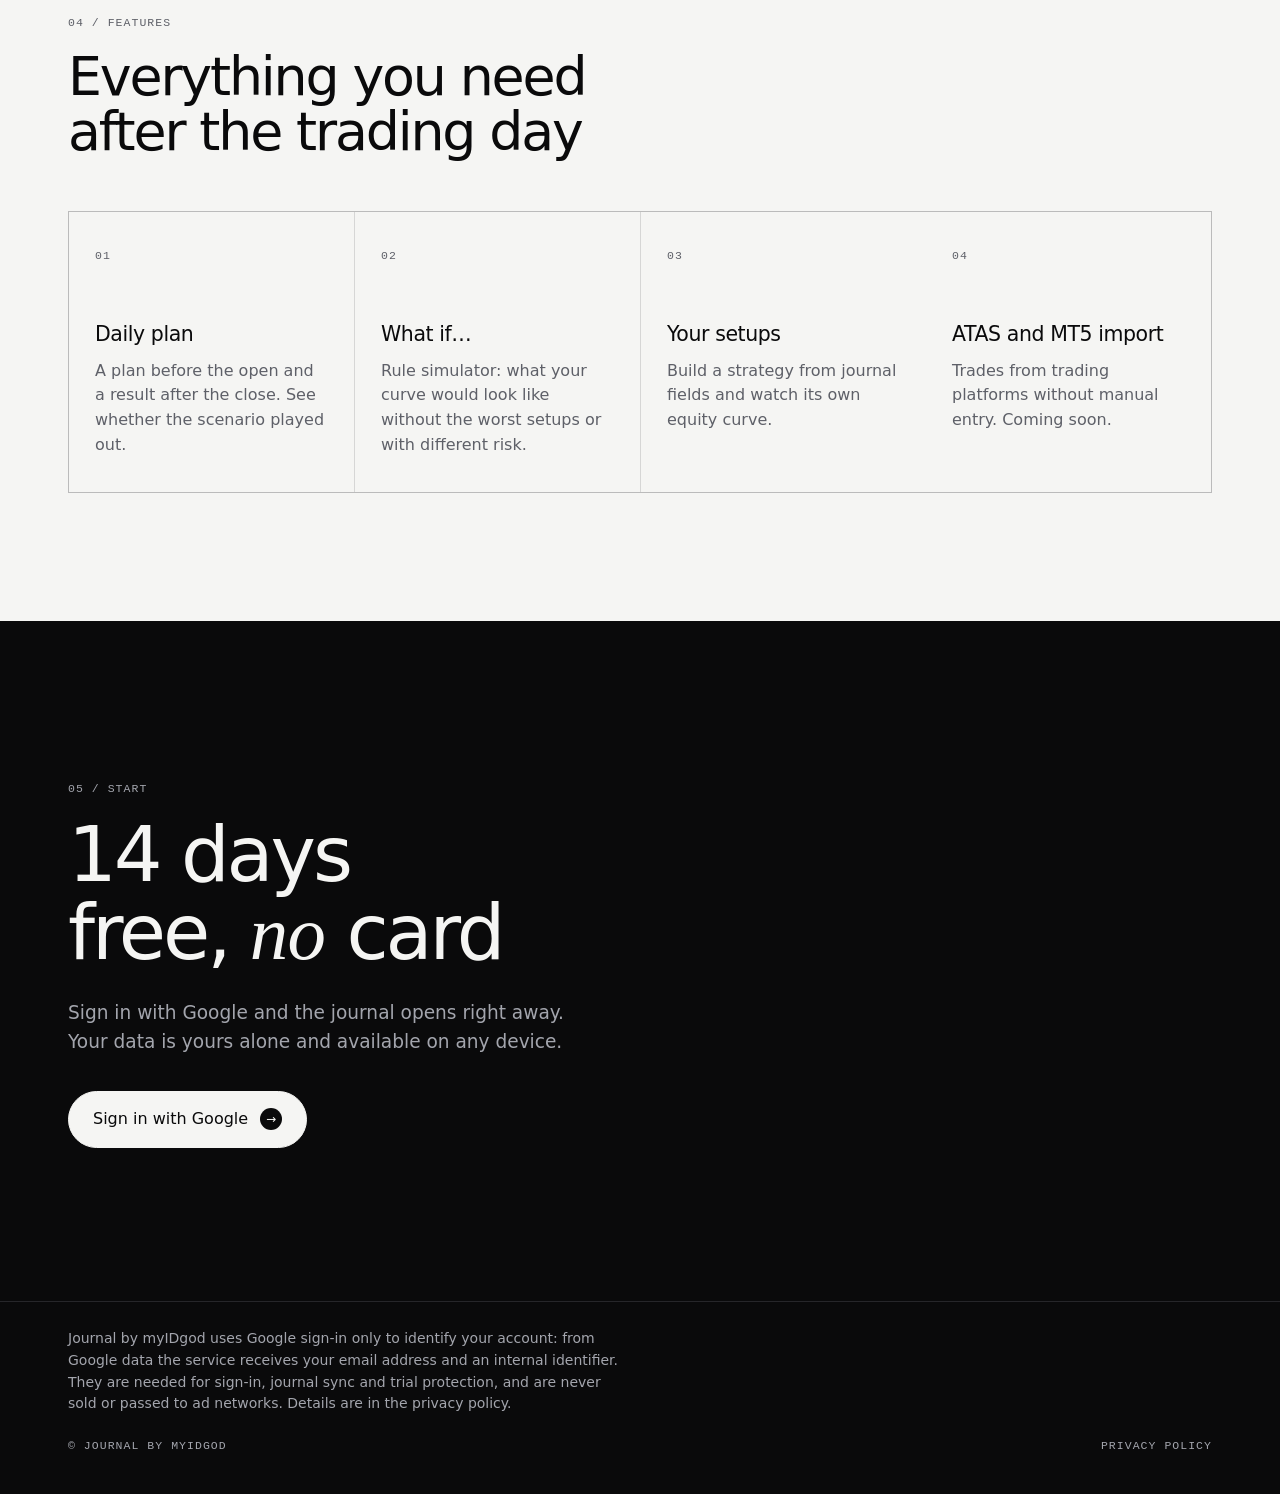
==== commit 94917c93: "Stage B: fly-through world (terrain, gates, candle rows, ring tunnel, globe, streams), cursor lens a" ====
--- a/public/index.html
+++ b/public/index.html
@@ -1,5 +1,6 @@
 <!doctype html>
 <html lang="ru"><head><meta charset="utf-8">
+<link rel="icon" href="data:image/svg+xml,%3Csvg xmlns='http://www.w3.org/2000/svg' viewBox='0 0 48 48'%3E%3Crect width='48' height='48' rx='11' fill='%230A0A0B'/%3E%3Cg fill='none' stroke='%23F5F5F3' stroke-width='3.4' stroke-linecap='round' stroke-linejoin='round'%3E%3Cpath d='M15 14V34'/%3E%3Cpath d='M23 14V34H27A10 10 0 0 0 27 14Z'/%3E%3C/g%3E%3C/svg%3E">
 <meta name="viewport" content="width=device-width, initial-scale=1, viewport-fit=cover">
 <title>Journal by myIDgod — журнал сделок для order flow</title>
 <meta name="description" content="Journal by myIDgod — онлайн-журнал сделок для трейдеров order flow: риск в процентах от баланса, разбор по триггерам, синхронизация между устройствами. 14 дней бесплатно, без карты.">
@@ -16,9 +17,9 @@
 .wrap{max-width:1240px;margin:0 auto;padding:0 clamp(20px,4vw,48px)}
 /* scene layers */
 #scene{position:fixed;top:0;left:0;width:100%;height:100vh;height:100lvh;z-index:0;opacity:0;transition:opacity 1.6s var(--ease)}
-.scene-on #scene{opacity:1}.scene-off #scene,.scene-off #pins,.scene-off .hud,.scene-off .veil{visibility:hidden}
+.scene-on #scene{opacity:1}.scene-swap #scene{opacity:0;transition-duration:.26s}.scene-off #scene,.scene-off #pins,.scene-off .hud,.scene-off .veil{visibility:hidden}
 .noscene #scene,.noscene #pins,.noscene .hud{display:none}
-.veil{position:fixed;inset:0;z-index:1;pointer-events:none;background:linear-gradient(90deg,rgba(245,245,243,.95) 0,rgba(245,245,243,.78) 30%,rgba(245,245,243,0) 60%)}
+.veil{position:fixed;inset:0;z-index:1;pointer-events:none;will-change:opacity;background:linear-gradient(90deg,rgba(245,245,243,.95) 0,rgba(245,245,243,.78) 30%,rgba(245,245,243,0) 60%)}
 #pins{position:fixed;inset:0;z-index:2;pointer-events:none;overflow:hidden}
 .pin{position:absolute;left:0;top:0;opacity:0;will-change:transform,opacity}
 .pin i{position:absolute;left:-7px;top:-7px;width:14px;height:14px;border:1px solid var(--k);border-radius:50%;background:rgba(245,245,243,.7)}
@@ -45,8 +46,8 @@
 .pill{display:inline-flex;align-items:center;gap:8px;padding:10px 18px;border-radius:999px;background:var(--k);color:var(--w);text-decoration:none;font-size:14px;font-weight:500;transition:transform .3s var(--ease),background .2s}
 .pill:hover{transform:translateY(-1px)}
 /* scenic sections */
-main{position:relative;z-index:3}
-.stop{min-height:100vh;min-height:100svh;display:flex;align-items:center;padding:120px 0 80px}
+main{position:relative;z-index:3;overflow-x:hidden;overflow-x:clip}
+.stop{min-height:100vh;min-height:100svh;display:flex;align-items:center;padding:120px 0 80px}.stop:not(.hero){min-height:140vh;min-height:140svh}
 .hero{position:relative;overflow:hidden;flex-direction:column;align-items:stretch;justify-content:center}
 .tag{display:inline-flex;align-items:center;gap:10px;border:1px solid var(--line);padding:7px 12px;background:rgba(245,245,243,.6)}
 .tag::before{content:"";width:6px;height:6px;background:var(--k)}
@@ -94,19 +95,22 @@
 .layer{opacity:0;transform:translate3d(-28px,0,-60px) rotateY(14deg);transition:opacity .9s var(--ease),transform 1.1s var(--ease);transition-delay:calc(.25s + var(--i,0)*.14s)}.in .layer{opacity:1;transform:none}
 .stats div{opacity:0;transform:translateY(24px) rotateX(40deg);transition:opacity .8s var(--ease),transform 1s var(--ease);transition-delay:calc(.35s + var(--i,0)*.12s)}.in .stats div{opacity:1;transform:none}
 @media (prefers-reduced-motion:reduce){html{scroll-behavior:auto}.rv,.layer,.stats div{opacity:1!important;transform:none!important;transition:none;filter:none}.logo svg *{stroke-dashoffset:0!important;animation:none!important}.logo .lo{opacity:.6}.btn,.pill,.sw,.sw::after,#scene{transition:none}.pin[data-main] i::before{animation:none;display:none}}
-@media (max-width:820px){.top nav,.hud{display:none}.tb{display:none}.veil{background:linear-gradient(180deg,rgba(245,245,243,.95) 0,rgba(245,245,243,.7) 42%,rgba(245,245,243,0) 66%)}
- .stop:not(.hero){align-items:flex-end;padding-bottom:28px}.panel{max-width:none}.hero{justify-content:flex-start;padding-top:118px}.hero-foot span:last-child{display:none}}
-@media (max-width:560px){.btn{width:100%}.stats{display:grid;grid-template-columns:repeat(3,1fr);gap:12px}.stats div b{font-size:1.4rem}.layer{padding:13px 0}.layer p{display:none}.panel p{font-size:.95rem}h2{font-size:1.85rem}.pin b{font-size:9.5px;padding:5px 8px}.pin s{height:40px}.pin b{bottom:40px}.stats{gap:20px}}
+@media (max-width:820px){.top nav,.hud{display:none}.tb{display:none}.panel.rv,.panel.rv.right{transform:perspective(900px) translate3d(0,44px,-120px) rotateX(12deg);transform-origin:50% 100%}.panel.rv.in{transform:none}.veil{background:linear-gradient(180deg,rgba(245,245,243,.95) 0,rgba(245,245,243,.7) 42%,rgba(245,245,243,0) 66%)}
+ .stop:not(.hero){align-items:flex-end;padding-bottom:28px;min-height:128vh;min-height:128svh}.panel{max-width:none}.hero{justify-content:flex-start;padding-top:118px}.hero-foot span:last-child{display:none}}
+@media (max-width:560px){.btn{width:100%}.top{padding-left:14px;gap:8px}.logo span{display:none}.lang button{padding:7px 9px}.stats{display:grid;grid-template-columns:repeat(3,1fr);gap:12px}.stats div b{font-size:1.4rem}.layer{padding:13px 0}.layer p{display:none}.panel p{font-size:.95rem}h2{font-size:1.85rem}.pin b{font-size:9.5px;padding:5px 8px}.pin s{height:40px}.pin b{bottom:40px}.stats{gap:20px}}
 </style></head><body>
 <canvas id="scene" aria-hidden="true"></canvas>
 <div class="veil" aria-hidden="true"></div>
 <div id="pins" aria-hidden="true">
- <div class="pin" data-main data-x="1.6" data-z="-0.6"><s></s><i></i><b>Сделка #0417 · A+<span>NQ · LONG · +3.2R</span></b></div>
- <div class="pin" data-x="-2.6" data-z="2.2"><s></s><i></i><b>ES · SHORT<span>+1.8R</span></b></div>
- <div class="pin" data-x="3.6" data-z="1.9"><s></s><i></i><b>NQ · BE<span>0.0R</span></b></div>
- <div class="pin" data-x="-0.9" data-z="-2.9"><s></s><i></i><b>NQ · СТОП<span>−1.0R · FOMO</span></b></div>
+ <div class="pin" data-main><s></s><i></i><b>Сделка #0417 · A+<span>NQ · LONG · +3.2R</span></b></div>
+ <div class="pin"><s></s><i></i><b>NQ · LONG<span>+2.4R · A</span></b></div>
+ <div class="pin"><s></s><i></i><b>ES · SHORT<span>+1.8R</span></b></div>
+ <div class="pin"><s></s><i></i><b>NQ · BE<span>0.0R</span></b></div>
+ <div class="pin"><s></s><i></i><b>NQ · СТОП<span>−1.0R · FOMO</span></b></div>
+ <div class="pin"><s></s><i></i><b>ES · LONG<span>+2.1R · A+</span></b></div>
+ <div class="pin"><s></s><i></i><b>ИТОГ НЕДЕЛИ<span>+7.4R · 9 сделок</span></b></div>
 </div>
-<div class="hud mono" aria-hidden="true"><span>Вид</span><b id="hv">План</b><span>Высота</span><b id="ha">—</b><span>Наклон</span><b id="ht">—</b><span>Точек</span><b id="hn">—</b></div>
+<div class="hud mono" aria-hidden="true"><span>Вид</span><b id="hv">Пик</b><span>Высота</span><b id="ha">—</b><span>Наклон</span><b id="ht">—</b><span>Точек</span><b id="hn">—</b></div>
 <header class="top"><a class="logo" href="./" id="logo" aria-label="Журнал Journal by myIDgod, на главную"><svg viewBox="0 0 48 48" width="30" height="30" aria-hidden="true"><circle class="lr" cx="24" cy="24" r="21" pathLength="1"/><circle class="lo" cx="24" cy="24" r="21" pathLength="1"/><path class="li" d="M15 15V33" pathLength="1"/><path class="ld" d="M22 15V33H27A9 9 0 0 0 27 15Z" pathLength="1"/></svg><span>JOURNAL</span></a>
 <nav aria-label="Разделы"><a href="#layers">Слои</a><a href="#flight">Разбор</a><a href="#features">Возможности</a><a href="privacy.html">Конфиденциальность</a></nav>
 <div class="tools"><button class="tb" id="snd" aria-pressed="true" aria-label="Звук" title="Звук"><svg viewBox="0 0 24 24" width="16" height="16" fill="none" stroke="currentColor" stroke-width="1.8" stroke-linecap="round" stroke-linejoin="round" aria-hidden="true"><path d="M4 9v6h4l5 4V5L8 9H4z"/><path class="w1" d="M16.5 9a4.2 4.2 0 0 1 0 6"/><path class="w2" d="M19 6.5a8 8 0 0 1 0 11"/><path class="x" d="M17 9l5 6M22 9l-5 6"/></svg></button><span class="lang mono"><button data-lang-btn="ru" aria-pressed="true">RU</button><button data-lang-btn="en" aria-pressed="false">EN</button></span><a class="pill" id="top-cta" href="app/?login=1">Войти</a></div></header>
@@ -118,12 +122,12 @@
  <div class="cta"><a class="btn p" href="app/?login=1" id="login">Войти через Google <span class="ar" aria-hidden="true">→</span></a><a class="btn s" href="app/?login=1">14 дней бесплатно, без карты</a></div>
  </div></div>
  <div class="grid" aria-hidden="true"></div>
- <div class="wrap hero-foot mono" aria-hidden="true" style="width:100%"><span>Листайте, чтобы наклонить карту</span><span>Изолинии · шаг 1/6 R</span></div>
+ <div class="wrap hero-foot mono" aria-hidden="true" style="width:100%"><span>Листайте: камера полетит сквозь сцену</span><span>Изолинии · шаг 1/6 R</span></div>
 </section>
 <section class="stop" data-k="1" id="layers"><div class="wrap" style="width:100%"><div class="panel rv">
  <span class="mono k">01 / Три слоя</span>
  <h2>Одна сделка — <em>три</em> слоя.</h2>
- <p>Каждая запись в журнале разбирается по трём слоям. Переключайте их, и карта за этим текстом перестроится.</p>
+ <p>Каждая запись в журнале разбирается по трём слоям. Переключайте их, и сцена за этим текстом перестроится.</p>
  <div class="layers">
   <div class="layer" style="--i:0"><span class="mono k">01</span><b>Сделки<small>журнал</small></b><button class="sw" role="switch" aria-checked="true" data-layer="dots" aria-label="Слой сделок"></button><p>Вход, выход, скриншоты, заметки и оценка. Поиск и фильтры по любому полю.</p></div>
   <div class="layer" style="--i:1"><span class="mono k">02</span><b>Риск<small>% от баланса</small></b><button class="sw" role="switch" aria-checked="true" data-layer="lines" aria-label="Слой риска"></button><p>Результат в R и в процентах от счёта. Кривая и просадка считаются сами.</p></div>
@@ -154,7 +158,7 @@
 <div class="cta rv"><a class="btn p" href="app/?login=1">Войти через Google <span class="ar" aria-hidden="true">→</span></a></div></div></section>
 </main>
 <footer><div class="wrap" style="display:block"><p style="max-width:62ch;margin:0 0 22px;font-size:14px">Journal by myIDgod использует вход через Google только чтобы определить ваш аккаунт: из данных Google сервис получает адрес почты и внутренний идентификатор. Эти данные нужны для входа, синхронизации журнала и защиты пробного периода, их не продают и не передают рекламным сетям. Подробности в <a href="privacy.html">политике конфиденциальности</a>.</p><div style="display:flex;justify-content:space-between;gap:16px;flex-wrap:wrap"><span class="mono">© Journal by myIDgod</span><span class="mono"><a href="privacy.html">Политика конфиденциальности</a></span></div></div></footer>
-<script src="landing/i18n.js?v=20261111a"></script>
+<script src="landing/i18n.js?v=20261111b"></script>
 <script>
 (function(){var d=document,root=d.documentElement;
 try{for(var i=0;i<localStorage.length;i++){if(/^sb-.*-auth-token$/.test(localStorage.key(i))){var t=d.getElementById('top-cta'),l=d.getElementById('login');t.textContent='Открыть журнал';t.href='app/';l.firstChild.nodeValue='Открыть журнал ';l.href='app/';break}}}catch(e){}
@@ -175,7 +179,7 @@
 var els=d.querySelectorAll('.rv');if('IntersectionObserver' in window){var io=new IntersectionObserver(function(a){a.forEach(function(x){if(x.isIntersecting){x.target.classList.add('in');io.unobserve(x.target)}})},{threshold:.12});els.forEach(function(e){io.observe(e)})}else els.forEach(function(e){e.classList.add('in')});
 // The 3D scene loads after the first screen is ready; Data Saver skips it.
 var c=navigator.connection;if(c&&c.saveData){root.classList.add('noscene');return}
-function go(){var s=d.createElement('script');s.src='landing/scene.js?v=20261111f';s.async=true;s.onerror=function(){root.classList.add('noscene')};d.body.appendChild(s)}
+function go(){var s=d.createElement('script');s.src='landing/scene.js?v=20261111j';s.async=true;s.onerror=function(){root.classList.add('noscene')};d.body.appendChild(s)}
 function idle(){(window.requestIdleCallback||function(f){setTimeout(f,150)})(go,{timeout:1200})}
 if(d.readyState==='complete')idle();else window.addEventListener('load',idle)})();
 </script></body></html>
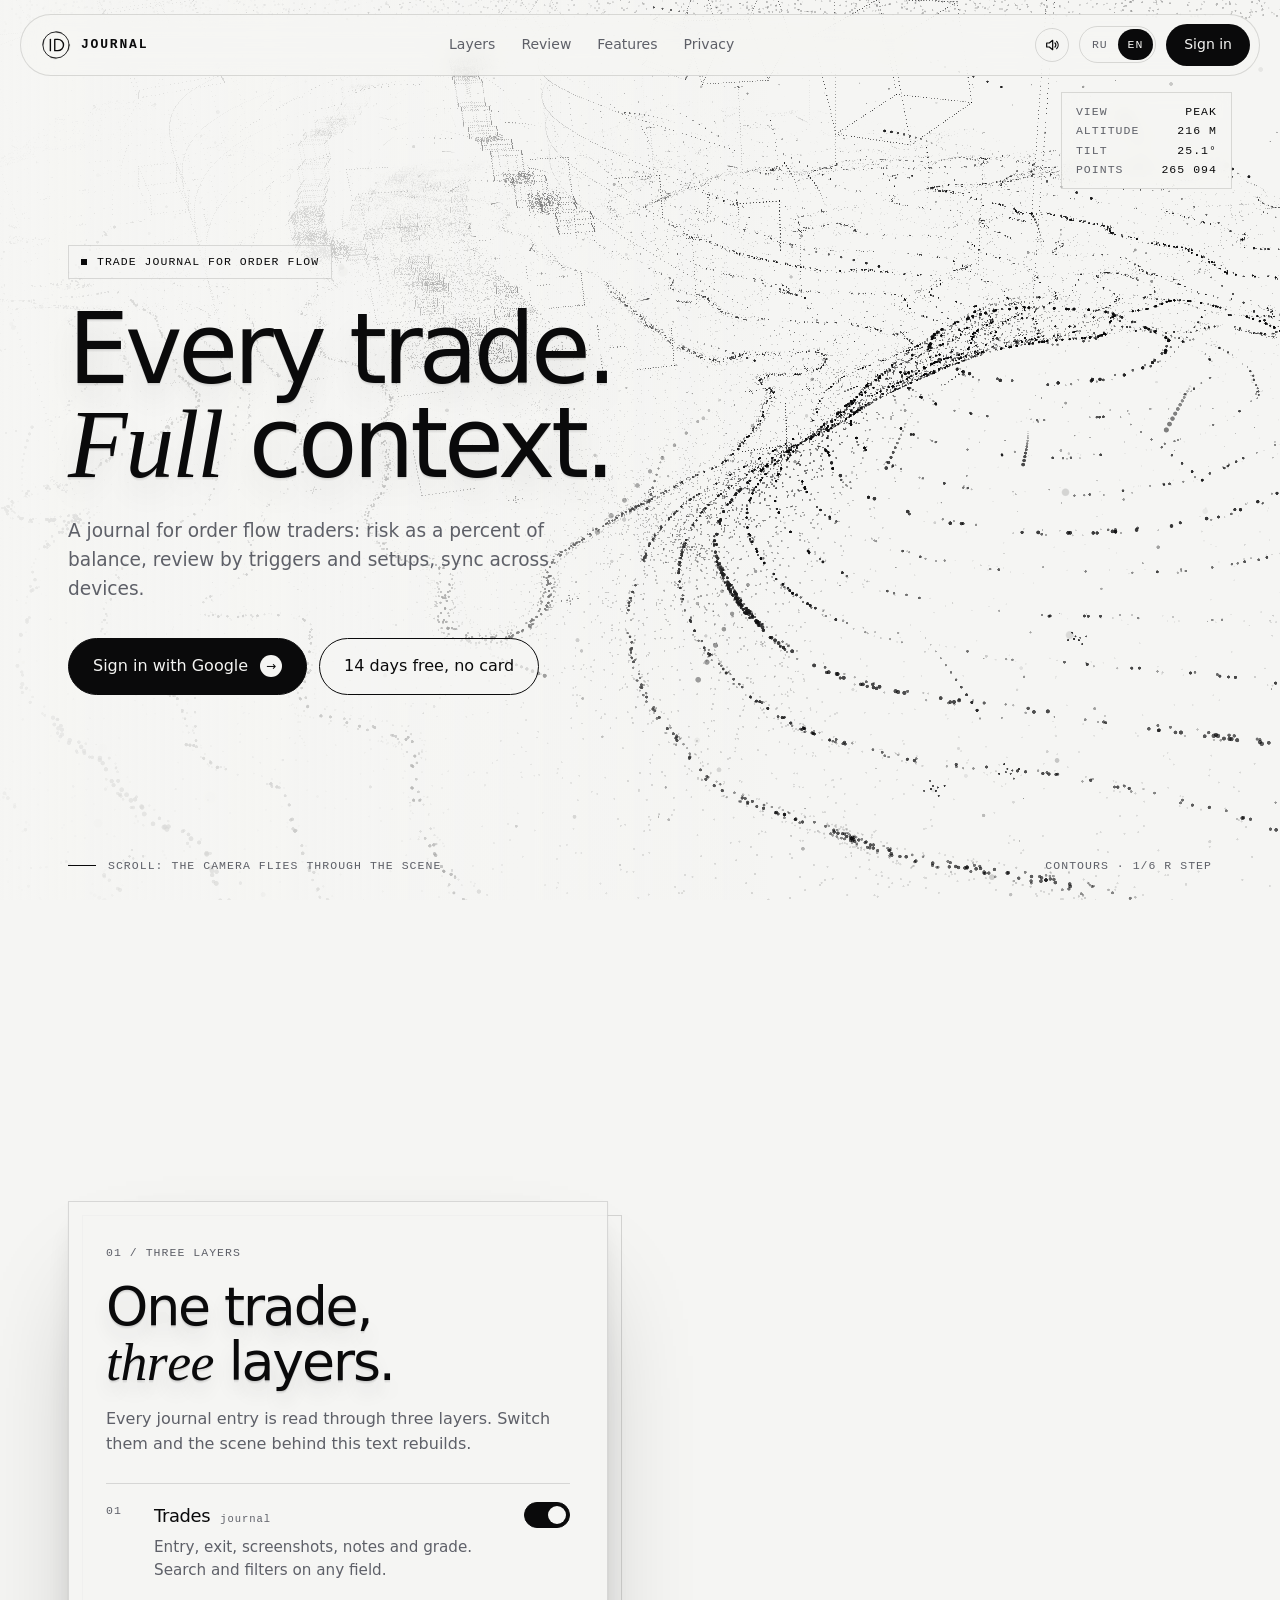
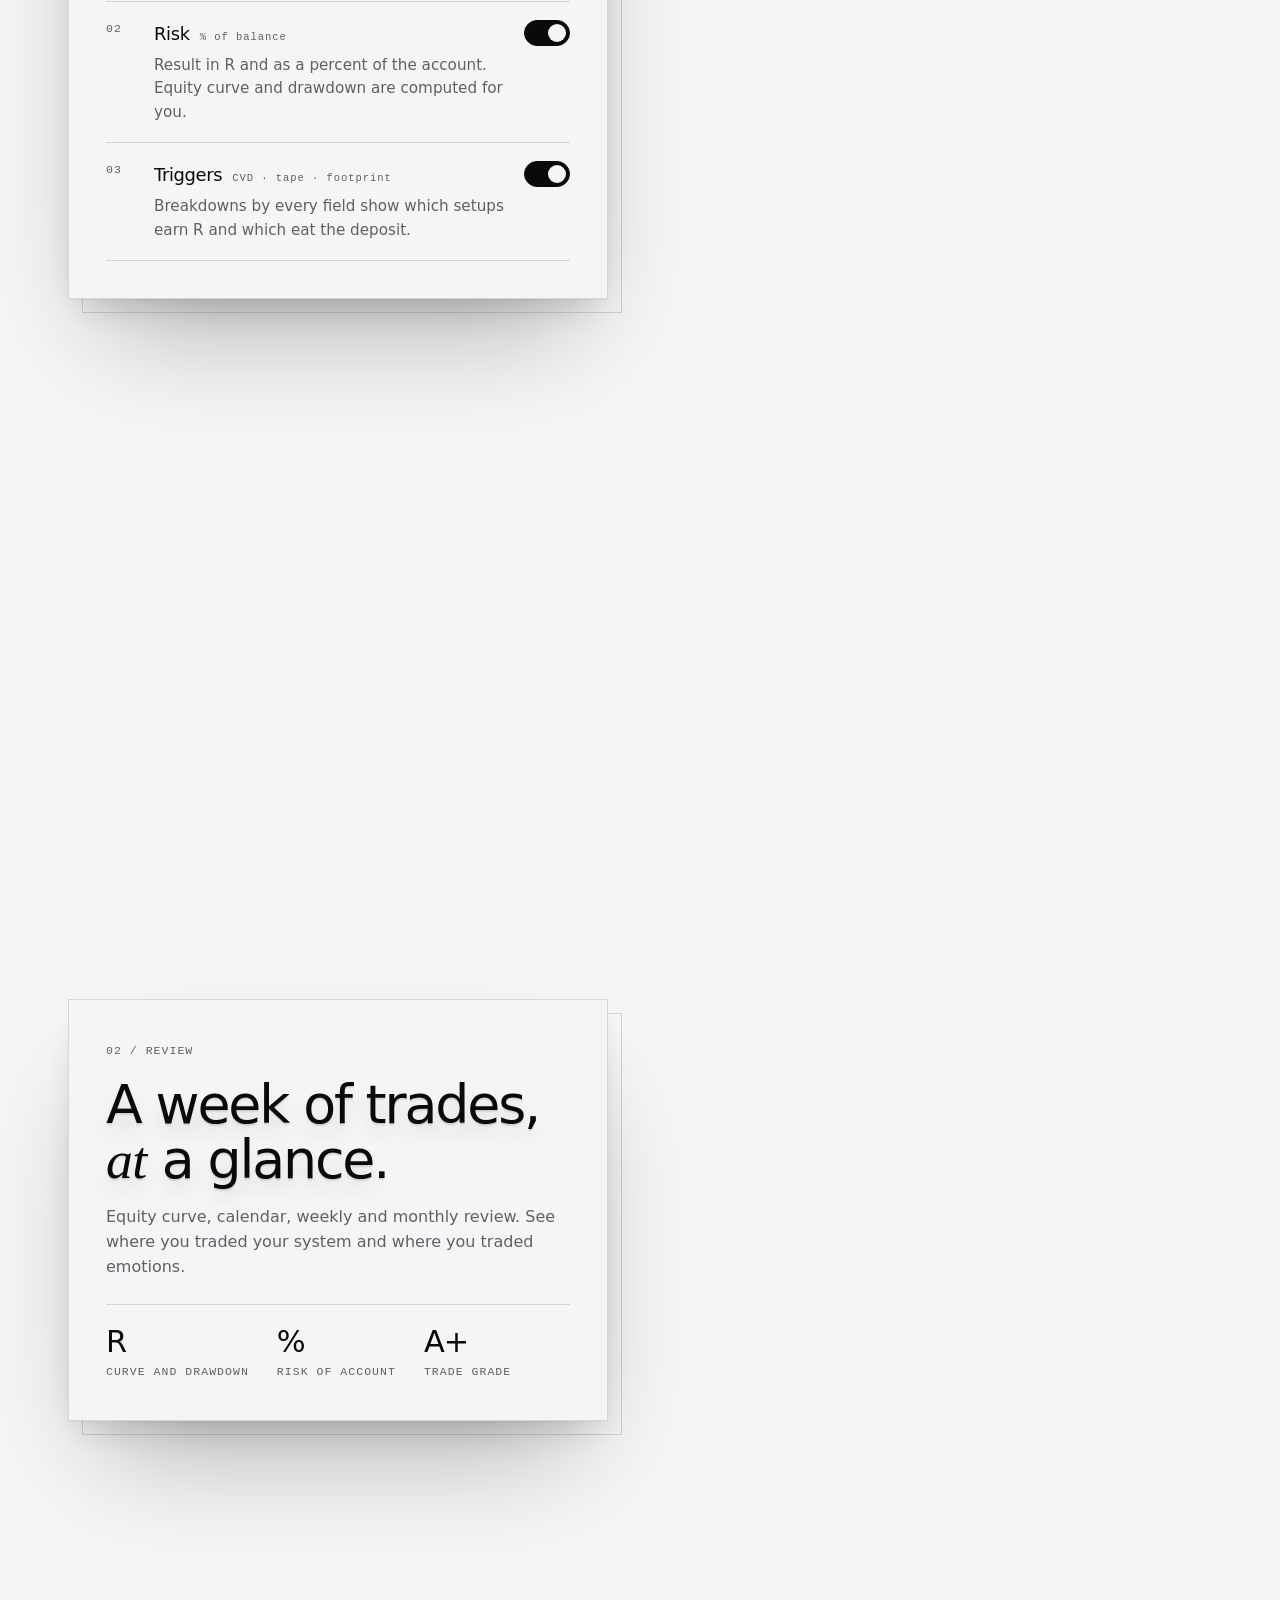
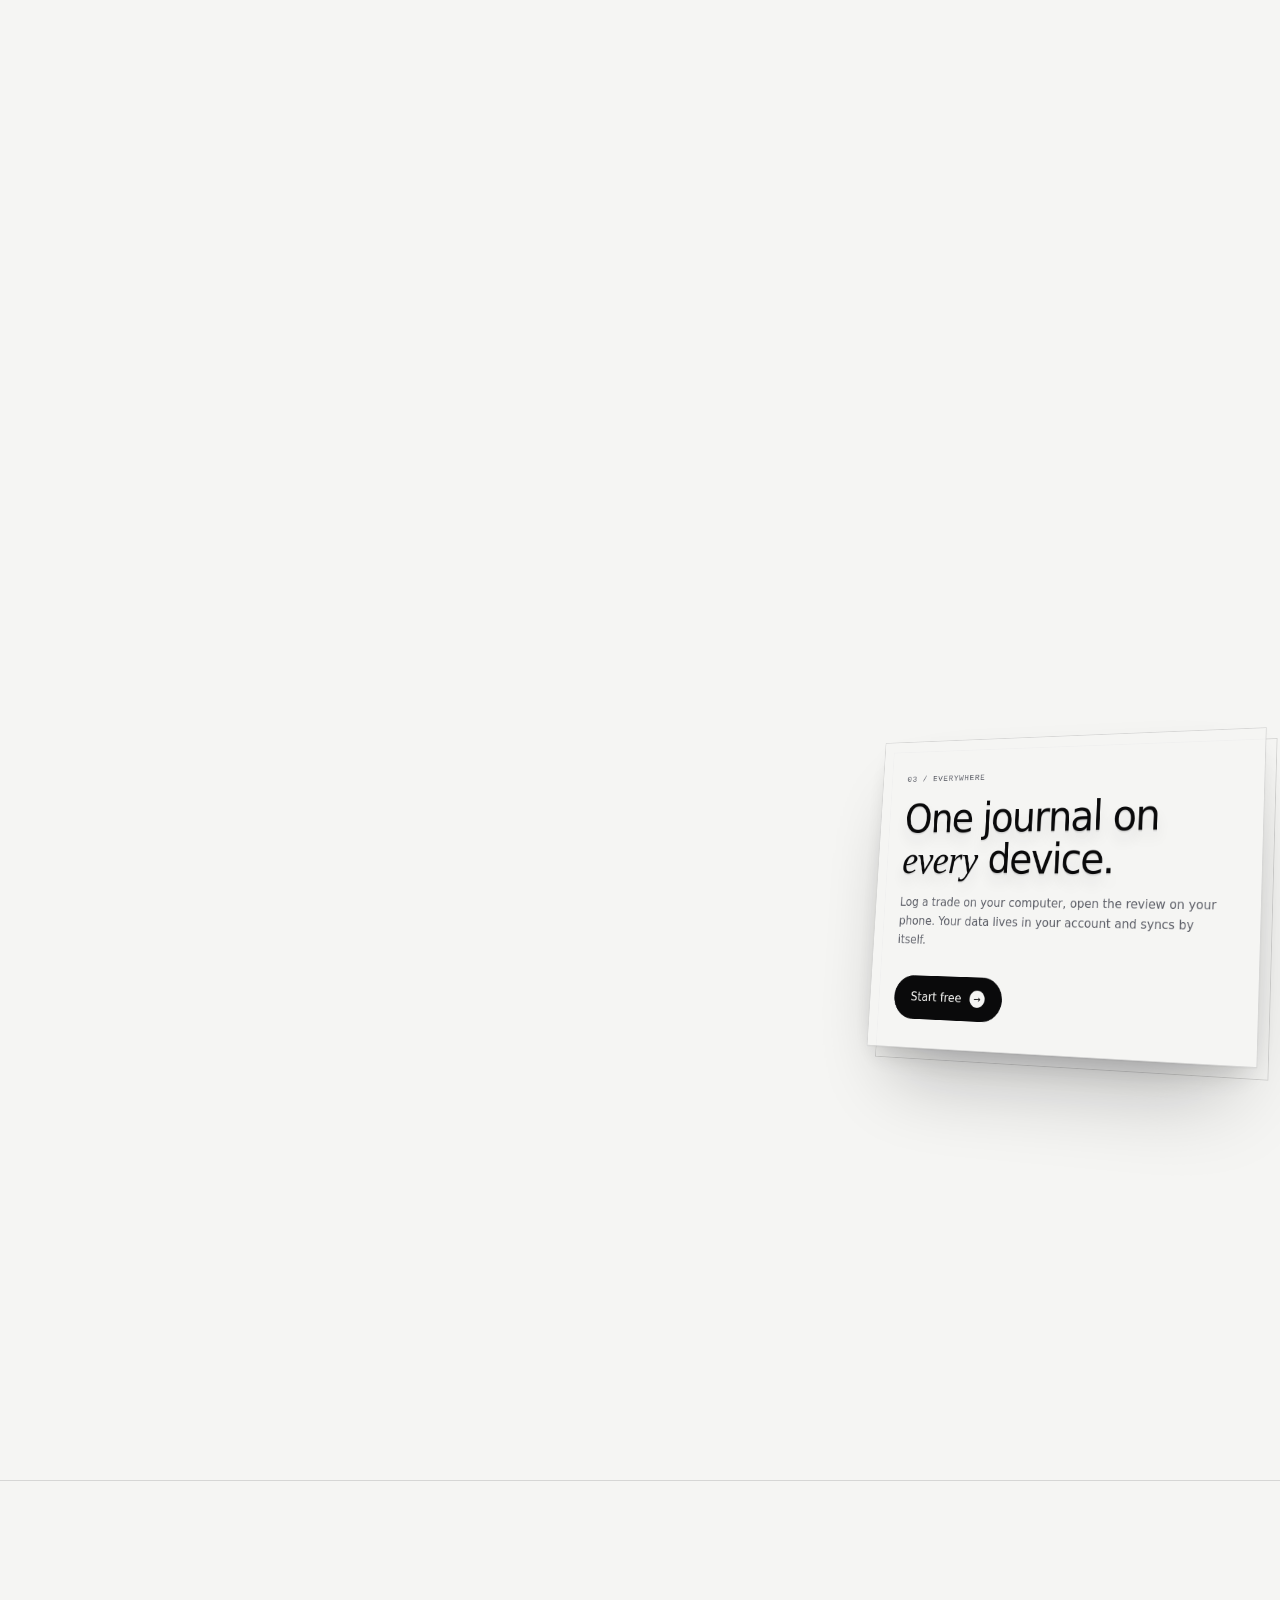
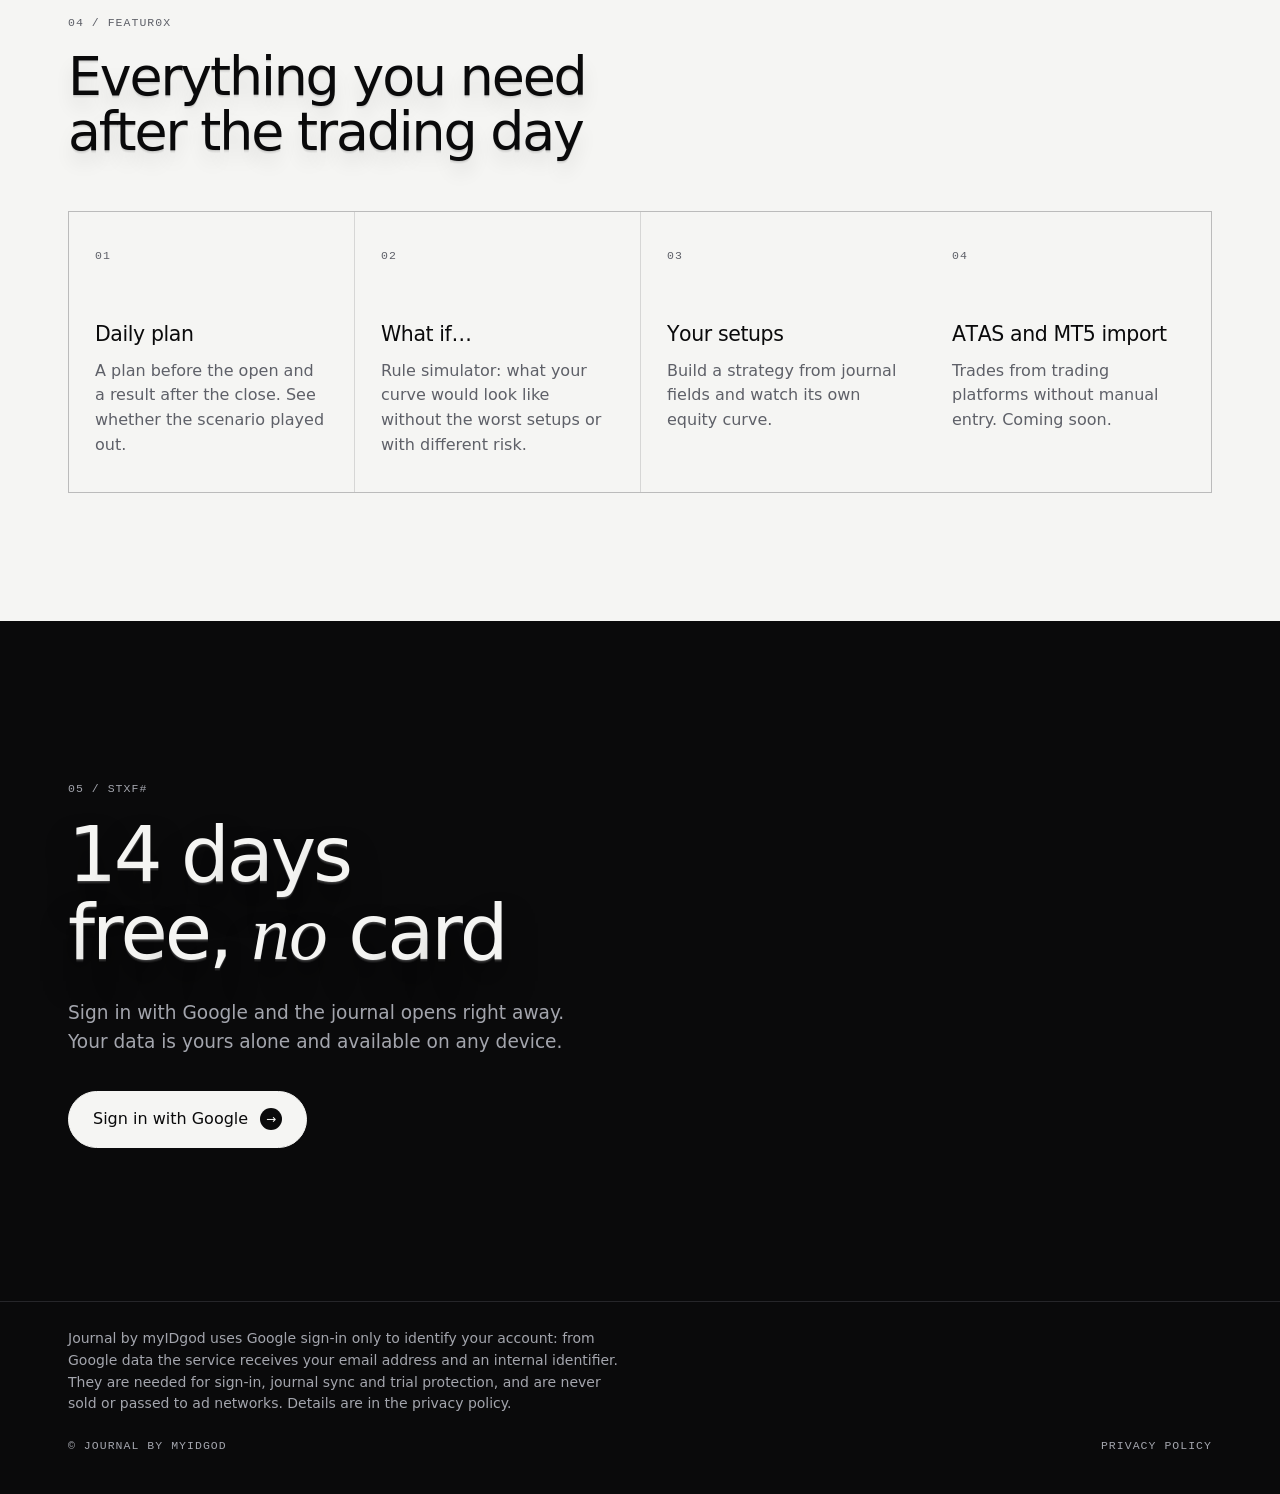
==== commit 340b9cfa: "Landing polish: softer cursor lens, hillshaded relief with index contours, sky (haze, ridges, stripe" ====
--- a/public/index.html
+++ b/public/index.html
@@ -63,7 +63,17 @@
 .hero-foot span:first-child::before{content:"";display:inline-block;width:28px;height:1px;background:var(--k);vertical-align:middle;margin-right:12px}
 .grid{position:absolute;inset:auto -10% 0;height:52%;pointer-events:none;z-index:-1;background:linear-gradient(var(--line) 1px,transparent 1px) 0 0/100% 56px,linear-gradient(90deg,var(--line) 1px,transparent 1px) 0 0/56px 100%;transform:perspective(520px) rotateX(62deg);transform-origin:50% 100%;-webkit-mask:linear-gradient(transparent,#000 70%);mask:linear-gradient(transparent,#000 70%);transition:opacity 1.2s}
 .scene-on .grid{opacity:0}
-.hero-txt{max-width:760px}.panel{max-width:540px;background:rgba(245,245,243,.8);-webkit-backdrop-filter:blur(12px);backdrop-filter:blur(12px);border:1px solid var(--line);padding:clamp(24px,3vw,38px)}
+.hero-txt{max-width:760px}.panel{position:relative;max-width:540px;padding:clamp(24px,3vw,38px);transform-style:preserve-3d}
+.panel::before{content:"";position:absolute;inset:0;z-index:-1;background:rgba(245,245,243,.84);-webkit-backdrop-filter:blur(14px);backdrop-filter:blur(14px);border:1px solid var(--line);box-shadow:0 1px 2px rgba(10,10,11,.05),0 18px 36px -14px rgba(10,10,11,.18),0 60px 110px -40px rgba(10,10,11,.32);transform:translateZ(-1px)}
+.panel::after{content:"";position:absolute;inset:14px -14px -14px 14px;z-index:-2;border:1px solid rgba(10,10,11,.14);transform:translateZ(-40px);pointer-events:none}
+.panel>.k{display:inline-block;translate:0 0 42px}.panel>h2{translate:0 0 72px}.panel>p{translate:0 0 34px}.panel>.layers{translate:0 0 46px}.panel>.stats{translate:0 0 56px}.panel>.cta{translate:0 0 64px}
+h2,h1{text-shadow:0 1px 0 rgba(10,10,11,.07),0 2px 0 rgba(10,10,11,.05),0 3px 0 rgba(10,10,11,.035),0 12px 18px rgba(10,10,11,.1)}h1{text-shadow:0 1px 0 rgba(10,10,11,.06),0 2px 0 rgba(10,10,11,.04),0 3px 0 rgba(10,10,11,.03),0 16px 30px rgba(10,10,11,.08)}
+.dark h2{text-shadow:0 1px 0 rgba(255,255,255,.12),0 2px 0 rgba(255,255,255,.08),0 3px 0 rgba(255,255,255,.05),0 22px 30px rgba(0,0,0,.6)}
+.wd{display:inline-block;white-space:nowrap;transform-style:preserve-3d}
+.ch{display:inline-block;transform-origin:50% 85% -.3em;opacity:0;transform:translate3d(0,.4em,-90px) rotateX(-95deg);transition:opacity .55s var(--ease),transform 1.1s var(--ease),translate .35s var(--ease);transition-delay:calc(var(--d0,.18s) + var(--c)*17ms),calc(var(--d0,.18s) + var(--c)*17ms),0s}
+.spw .wd{opacity:0;transform:translate3d(0,.7em,-50px) rotateX(-55deg);filter:blur(5px);transition:opacity .7s var(--ease),transform 1s var(--ease),filter .7s var(--ease);transition-delay:calc(var(--d0,.4s) + var(--w)*24ms)}
+.in .ch,.in .wd{opacity:1;transform:none;filter:none}
+.card{position:relative;transform-style:preserve-3d}.card>*{position:relative}.card>b{translate:0 0 40px}.card>p{translate:0 0 22px}.card>.k{display:inline-block;translate:0 0 30px}
 h2{font-weight:500;font-size:clamp(2rem,4.2vw,3.5rem);line-height:1.02;letter-spacing:-.04em;margin:16px 0 0;text-wrap:balance}
 .panel p{color:var(--g);margin:18px 0 0}
 .k{color:var(--g)}
@@ -80,8 +90,8 @@
 /* solid sections */
 .solid{position:relative;background:var(--w);padding:clamp(70px,10vw,140px) 0;border-top:1px solid var(--line)}
 .cards{display:grid;grid-template-columns:repeat(auto-fit,minmax(250px,1fr));gap:1px;background:var(--line);border:1px solid var(--line);margin-top:52px}
-.card{background:var(--w);padding:30px 26px 34px;min-height:230px;transition:background .3s}
-.card:hover{background:#fff}
+.card{background:var(--w);padding:30px 26px 34px;min-height:230px;transition:background .3s,box-shadow .4s var(--ease)}
+.card:hover{background:#fff;box-shadow:0 30px 60px -24px rgba(10,10,11,.3);z-index:2}
 .card b{display:block;font-weight:500;font-size:1.28rem;letter-spacing:-.02em;margin:52px 0 8px}.card p{margin:0;color:var(--g)}
 .dark{position:relative;background:var(--k);color:var(--w);padding:clamp(80px,12vw,160px) 0}
 .dark h2{font-size:clamp(2.4rem,6vw,5rem);max-width:14ch}.dark .lead{color:#a3a5ad}.dark .k{color:#a3a5ad}
@@ -94,7 +104,7 @@
 .rv.in{opacity:1;transform:none;filter:none}.rv.tilting{transition:transform .18s linear,opacity 1s,filter 1s;transition-delay:0s}
 .layer{opacity:0;transform:translate3d(-28px,0,-60px) rotateY(14deg);transition:opacity .9s var(--ease),transform 1.1s var(--ease);transition-delay:calc(.25s + var(--i,0)*.14s)}.in .layer{opacity:1;transform:none}
 .stats div{opacity:0;transform:translateY(24px) rotateX(40deg);transition:opacity .8s var(--ease),transform 1s var(--ease);transition-delay:calc(.35s + var(--i,0)*.12s)}.in .stats div{opacity:1;transform:none}
-@media (prefers-reduced-motion:reduce){html{scroll-behavior:auto}.rv,.layer,.stats div{opacity:1!important;transform:none!important;transition:none;filter:none}.logo svg *{stroke-dashoffset:0!important;animation:none!important}.logo .lo{opacity:.6}.btn,.pill,.sw,.sw::after,#scene{transition:none}.pin[data-main] i::before{animation:none;display:none}}
+@media (prefers-reduced-motion:reduce){html{scroll-behavior:auto}.ch,.wd{opacity:1!important;transform:none!important;filter:none!important;transition:none!important}.rv,.layer,.stats div{opacity:1!important;transform:none!important;transition:none;filter:none}.logo svg *{stroke-dashoffset:0!important;animation:none!important}.logo .lo{opacity:.6}.btn,.pill,.sw,.sw::after,#scene{transition:none}.pin[data-main] i::before{animation:none;display:none}}
 @media (max-width:820px){.top nav,.hud{display:none}.tb{display:none}.panel.rv,.panel.rv.right{transform:perspective(900px) translate3d(0,44px,-120px) rotateX(12deg);transform-origin:50% 100%}.panel.rv.in{transform:none}.veil{background:linear-gradient(180deg,rgba(245,245,243,.95) 0,rgba(245,245,243,.7) 42%,rgba(245,245,243,0) 66%)}
  .stop:not(.hero){align-items:flex-end;padding-bottom:28px;min-height:128vh;min-height:128svh}.panel{max-width:none}.hero{justify-content:flex-start;padding-top:118px}.hero-foot span:last-child{display:none}}
 @media (max-width:560px){.btn{width:100%}.top{padding-left:14px;gap:8px}.logo span{display:none}.lang button{padding:7px 9px}.stats{display:grid;grid-template-columns:repeat(3,1fr);gap:12px}.stats div b{font-size:1.4rem}.layer{padding:13px 0}.layer p{display:none}.panel p{font-size:.95rem}h2{font-size:1.85rem}.pin b{font-size:9.5px;padding:5px 8px}.pin s{height:40px}.pin b{bottom:40px}.stats{gap:20px}}
@@ -158,7 +168,7 @@
 <div class="cta rv"><a class="btn p" href="app/?login=1">Войти через Google <span class="ar" aria-hidden="true">→</span></a></div></div></section>
 </main>
 <footer><div class="wrap" style="display:block"><p style="max-width:62ch;margin:0 0 22px;font-size:14px">Journal by myIDgod использует вход через Google только чтобы определить ваш аккаунт: из данных Google сервис получает адрес почты и внутренний идентификатор. Эти данные нужны для входа, синхронизации журнала и защиты пробного периода, их не продают и не передают рекламным сетям. Подробности в <a href="privacy.html">политике конфиденциальности</a>.</p><div style="display:flex;justify-content:space-between;gap:16px;flex-wrap:wrap"><span class="mono">© Journal by myIDgod</span><span class="mono"><a href="privacy.html">Политика конфиденциальности</a></span></div></div></footer>
-<script src="landing/i18n.js?v=20261111b"></script>
+<script src="landing/i18n.js?v=20261111c"></script>
 <script>
 (function(){var d=document,root=d.documentElement;
 try{for(var i=0;i<localStorage.length;i++){if(/^sb-.*-auth-token$/.test(localStorage.key(i))){var t=d.getElementById('top-cta'),l=d.getElementById('login');t.textContent='Открыть журнал';t.href='app/';l.firstChild.nodeValue='Открыть журнал ';l.href='app/';break}}}catch(e){}
@@ -176,10 +186,18 @@
 d.querySelectorAll('[data-layer]').forEach(function(x){x.addEventListener('click',tick)});
 var fine=matchMedia('(pointer:fine)').matches&&!matchMedia('(prefers-reduced-motion:reduce)').matches;
 if(fine)d.querySelectorAll('.card,.panel').forEach(function(e){e.addEventListener('pointermove',function(ev){if(!e.classList.contains('in'))return;var r=e.getBoundingClientRect(),x=(ev.clientX-r.left)/r.width-.5,y=(ev.clientY-r.top)/r.height-.5;e.classList.add('tilting');e.style.transform='perspective(900px) rotateX('+(-y*7).toFixed(2)+'deg) rotateY('+(x*9).toFixed(2)+'deg) translateZ(8px)'});e.addEventListener('pointerleave',function(){e.classList.remove('tilting');e.style.transform=''})})})();
-var els=d.querySelectorAll('.rv');if('IntersectionObserver' in window){var io=new IntersectionObserver(function(a){a.forEach(function(x){if(x.isIntersecting){x.target.classList.add('in');io.unobserve(x.target)}})},{threshold:.12});els.forEach(function(e){io.observe(e)})}else els.forEach(function(e){e.classList.add('in')});
+var RM=matchMedia('(prefers-reduced-motion:reduce)').matches;
+function split(el,mode){var raw=el.dataset.raw!=null?el.dataset.raw:el.innerHTML;el.dataset.raw=raw;var t=d.createElement('div');t.innerHTML=raw;el.setAttribute('aria-label',t.textContent.replace(/\s+/g,' ').trim());var ci=0,wi=0,f=d.createDocumentFragment();
+ (function walk(src,out){[].slice.call(src.childNodes).forEach(function(n){if(n.nodeType===3){n.nodeValue.split(/(\s+)/).forEach(function(w){if(!w)return;if(/^\s+$/.test(w)){out.appendChild(d.createTextNode(' '));return}var ws=d.createElement('span');ws.className='wd';ws.setAttribute('aria-hidden','true');ws.style.setProperty('--w',wi++);if(mode==='ch')Array.from(w).forEach(function(c){var x=d.createElement('span');x.className='ch';x.textContent=c;x.style.setProperty('--c',ci++);ws.appendChild(x)});else ws.textContent=w;out.appendChild(ws)})}else if(n.nodeType===1){var cl=n.cloneNode(false);out.appendChild(cl);walk(n,cl)}})})(t,f);
+ el.replaceChildren(f);el.classList.add(mode==='ch'?'spc':'spw')}
+function splitAll(){d.querySelectorAll('main h2,.card>b').forEach(function(e){split(e,'ch')});d.querySelectorAll('.panel>p,.dark .lead').forEach(function(e){split(e,'w')})}
+splitAll();window.addEventListener('landing:lang',splitAll);
+function scramble(el){if(RM||el.dataset.scr)return;el.dataset.scr=1;var fin=el.textContent,G='/\\+-_=#01ABCDEFX',n=0,id=setInterval(function(){n++;el.textContent=fin.split('').map(function(c,i){return c===' '||i<n*fin.length/16?c:G[Math.random()*G.length|0]}).join('');if(n>=16){clearInterval(id);el.textContent=fin;delete el.dataset.scr}},34)}
+if(!RM&&matchMedia('(pointer:fine)').matches)d.querySelectorAll('.panel').forEach(function(p){var h=p.querySelector('h2');p.addEventListener('pointermove',function(ev){if(!p.classList.contains('in'))return;h.querySelectorAll('.ch').forEach(function(c){var r=c.getBoundingClientRect(),dx=r.left+r.width/2-ev.clientX,dy=r.top+r.height/2-ev.clientY,k=Math.exp(-(dx*dx+dy*dy)/9000);c.style.translate=k>.02?'0 '+(-k*7).toFixed(1)+'px '+(k*46).toFixed(1)+'px':''})});p.addEventListener('pointerleave',function(){h.querySelectorAll('.ch').forEach(function(c){c.style.translate=''})})});
+var els=d.querySelectorAll('.rv');if('IntersectionObserver' in window){var io=new IntersectionObserver(function(a){a.forEach(function(x){if(x.isIntersecting){x.target.classList.add('in');io.unobserve(x.target);var t=x.target;(t.matches('.mono.k')?[t]:[].slice.call(t.querySelectorAll(':scope>.mono.k'))).forEach(scramble)}})},{threshold:.12});els.forEach(function(e){io.observe(e)})}else els.forEach(function(e){e.classList.add('in')});
 // The 3D scene loads after the first screen is ready; Data Saver skips it.
 var c=navigator.connection;if(c&&c.saveData){root.classList.add('noscene');return}
-function go(){var s=d.createElement('script');s.src='landing/scene.js?v=20261111j';s.async=true;s.onerror=function(){root.classList.add('noscene')};d.body.appendChild(s)}
+function go(){var s=d.createElement('script');s.src='landing/scene.js?v=20261111l';s.async=true;s.onerror=function(){root.classList.add('noscene')};d.body.appendChild(s)}
 function idle(){(window.requestIdleCallback||function(f){setTimeout(f,150)})(go,{timeout:1200})}
 if(d.readyState==='complete')idle();else window.addEventListener('load',idle)})();
 </script></body></html>
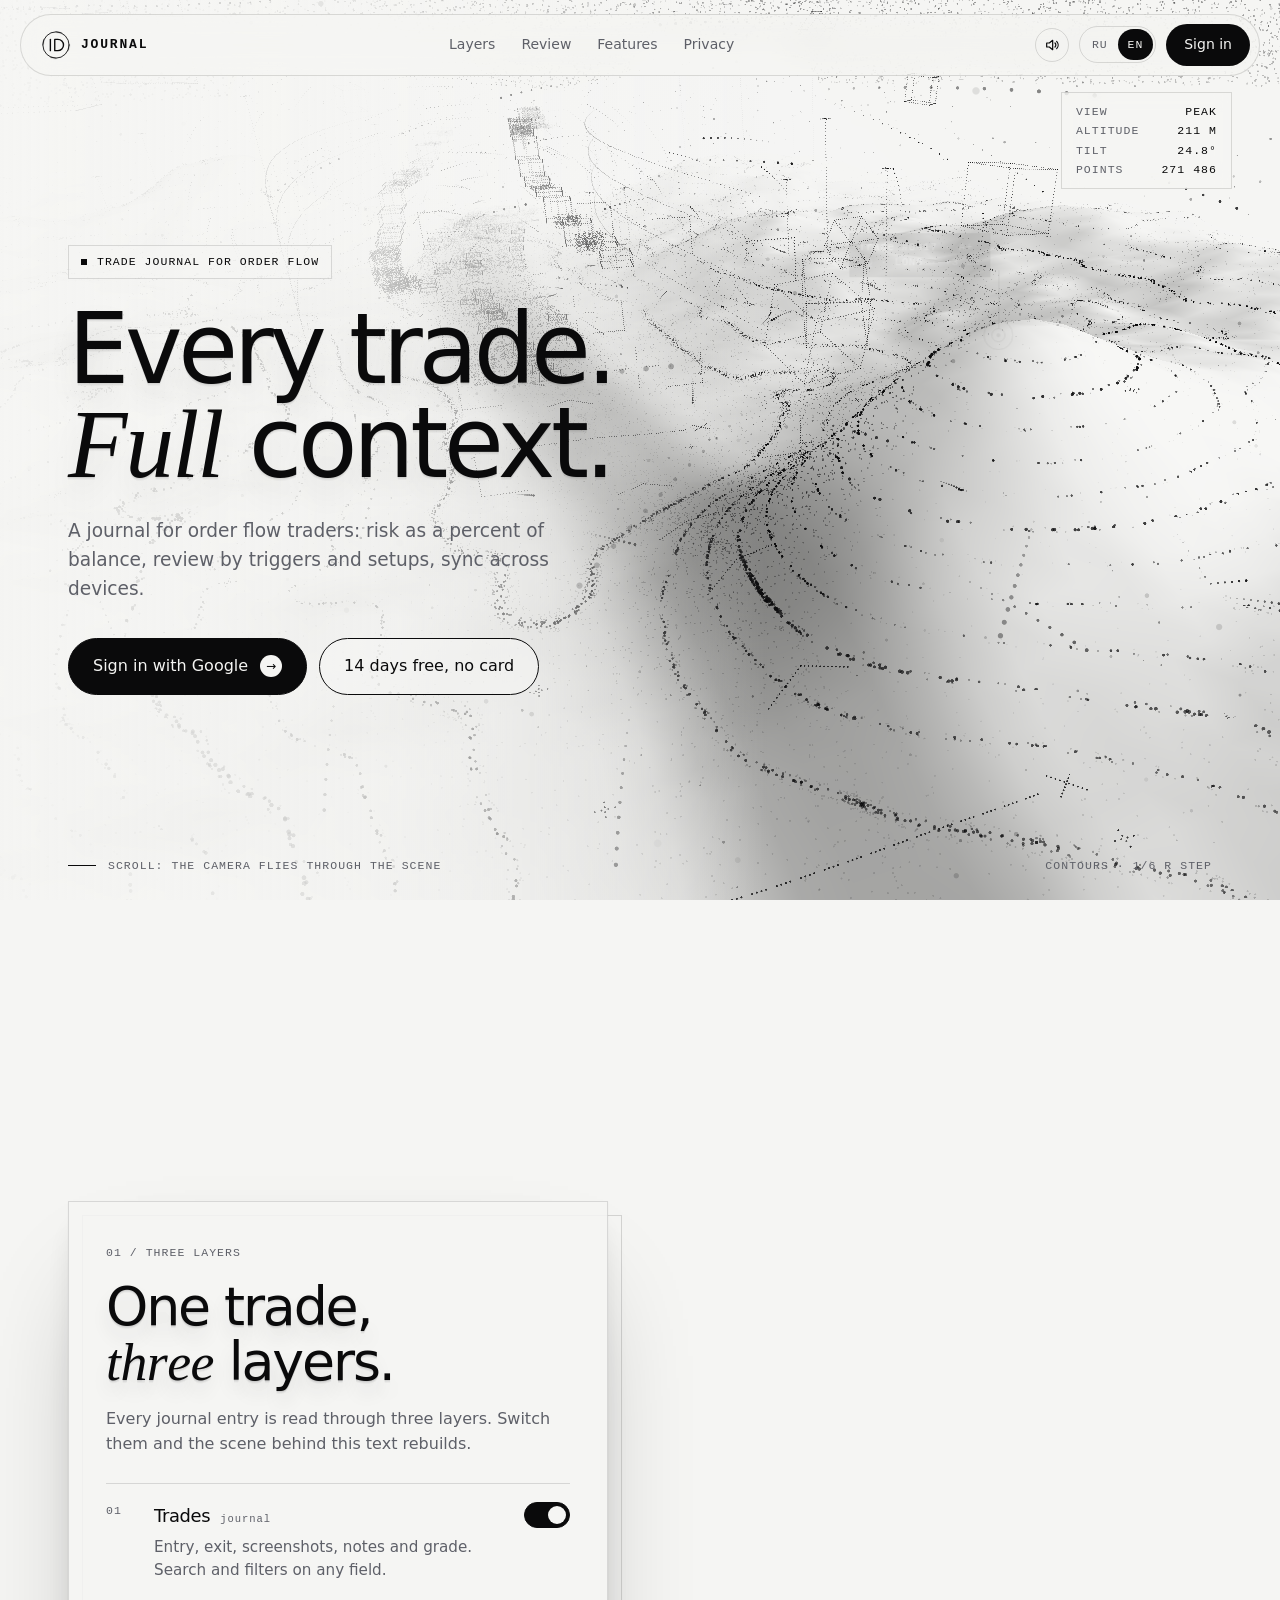
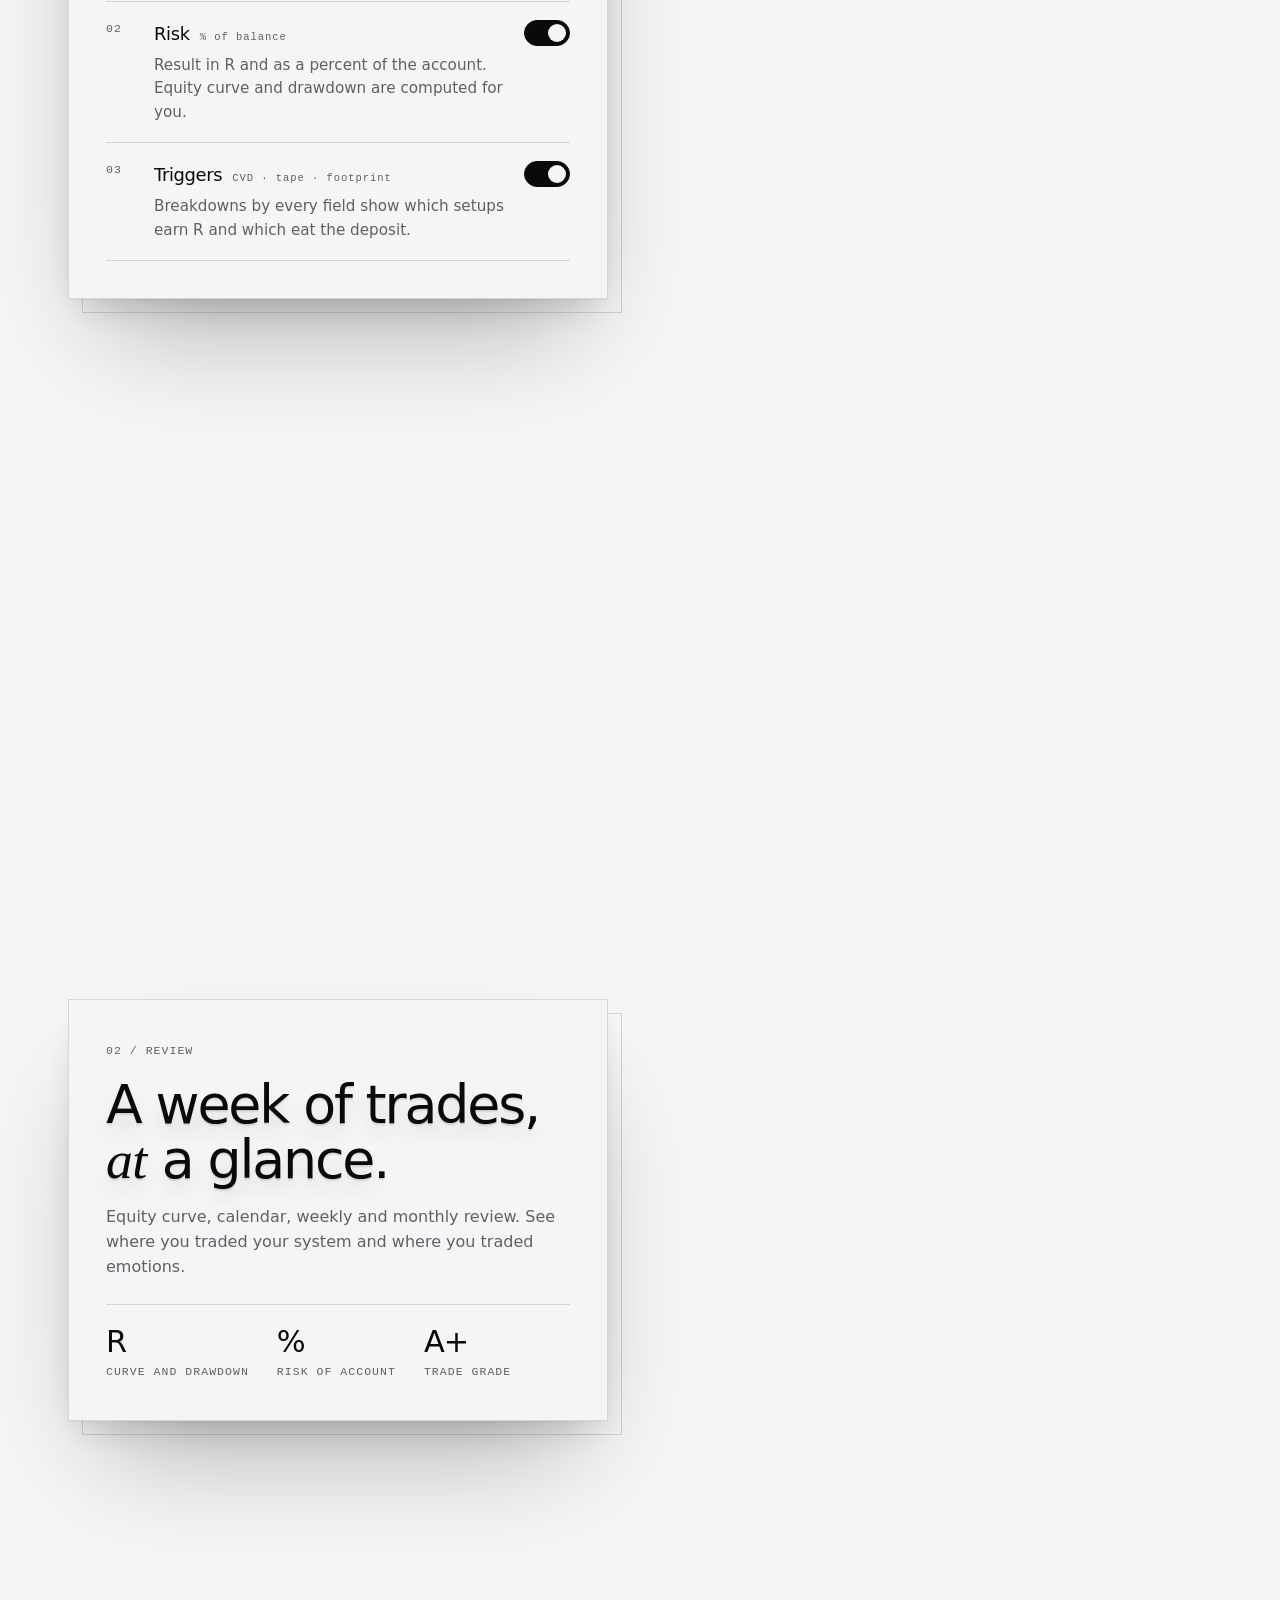
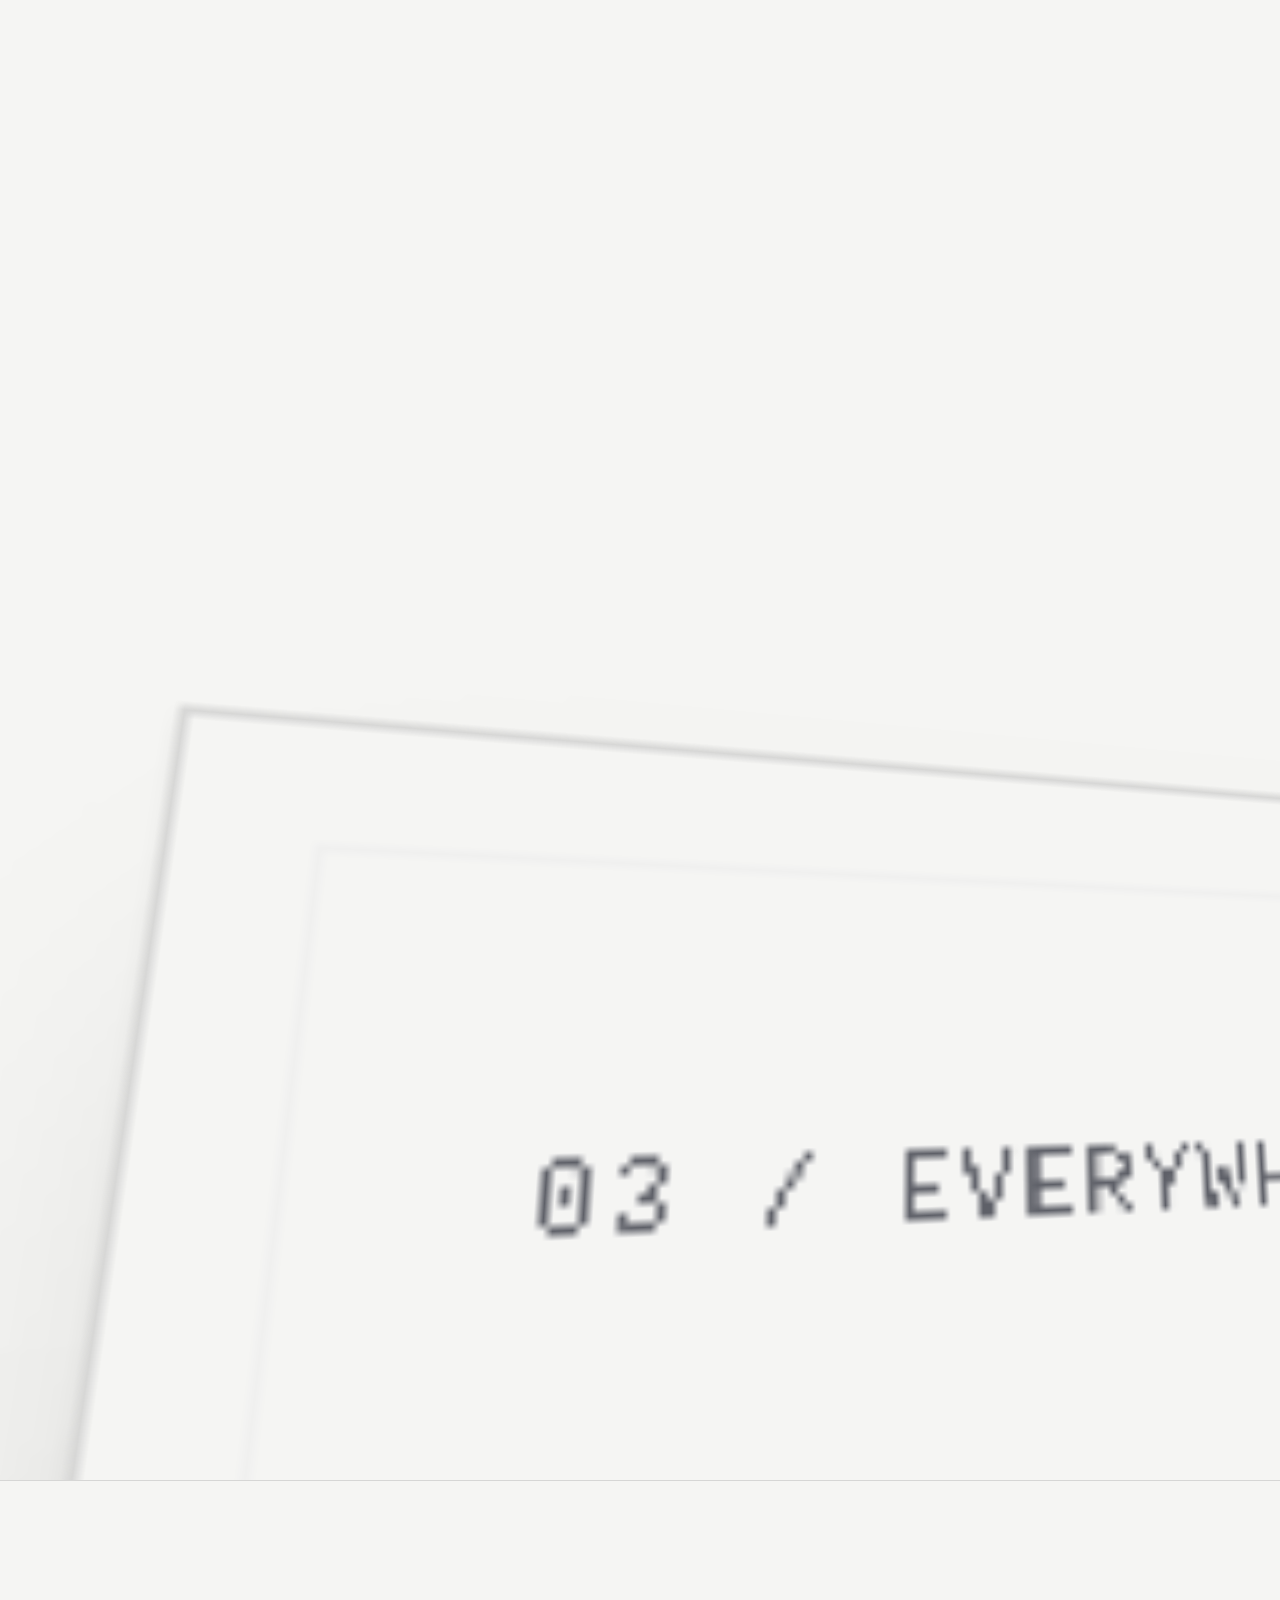
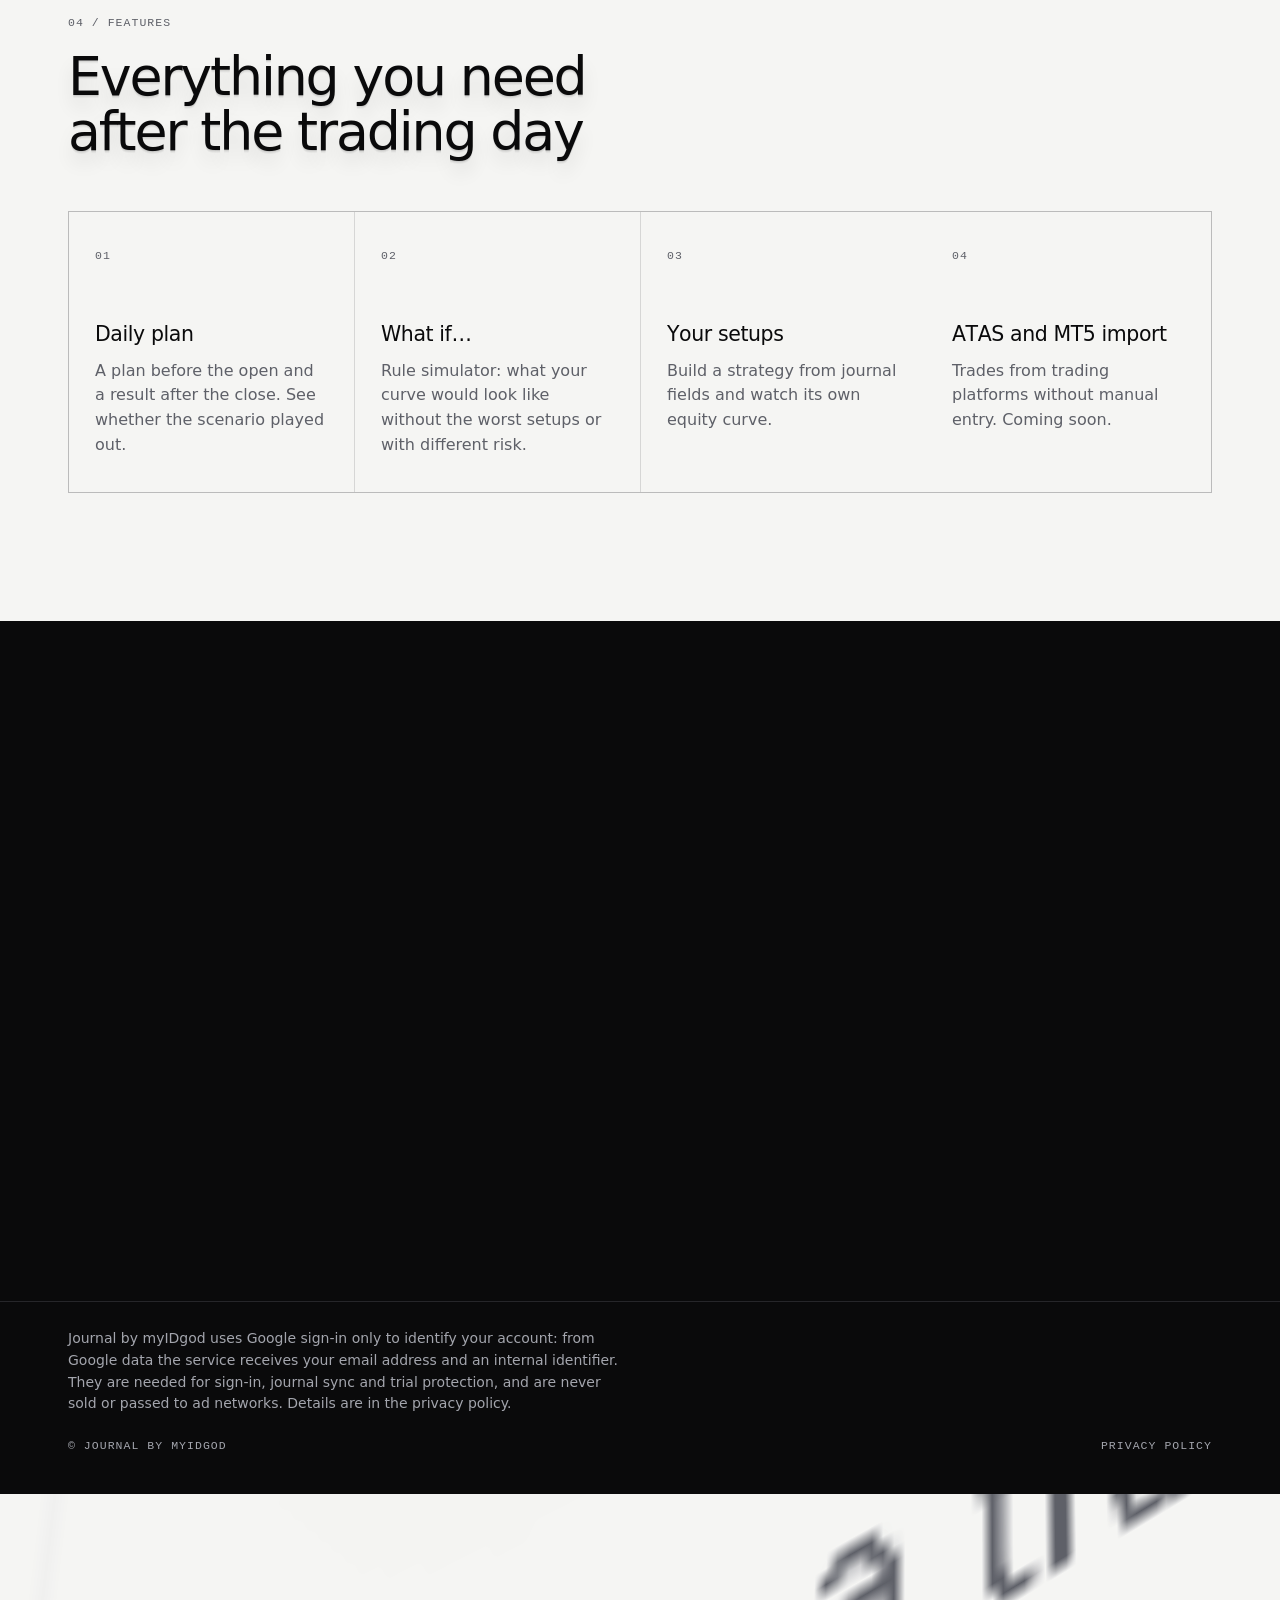
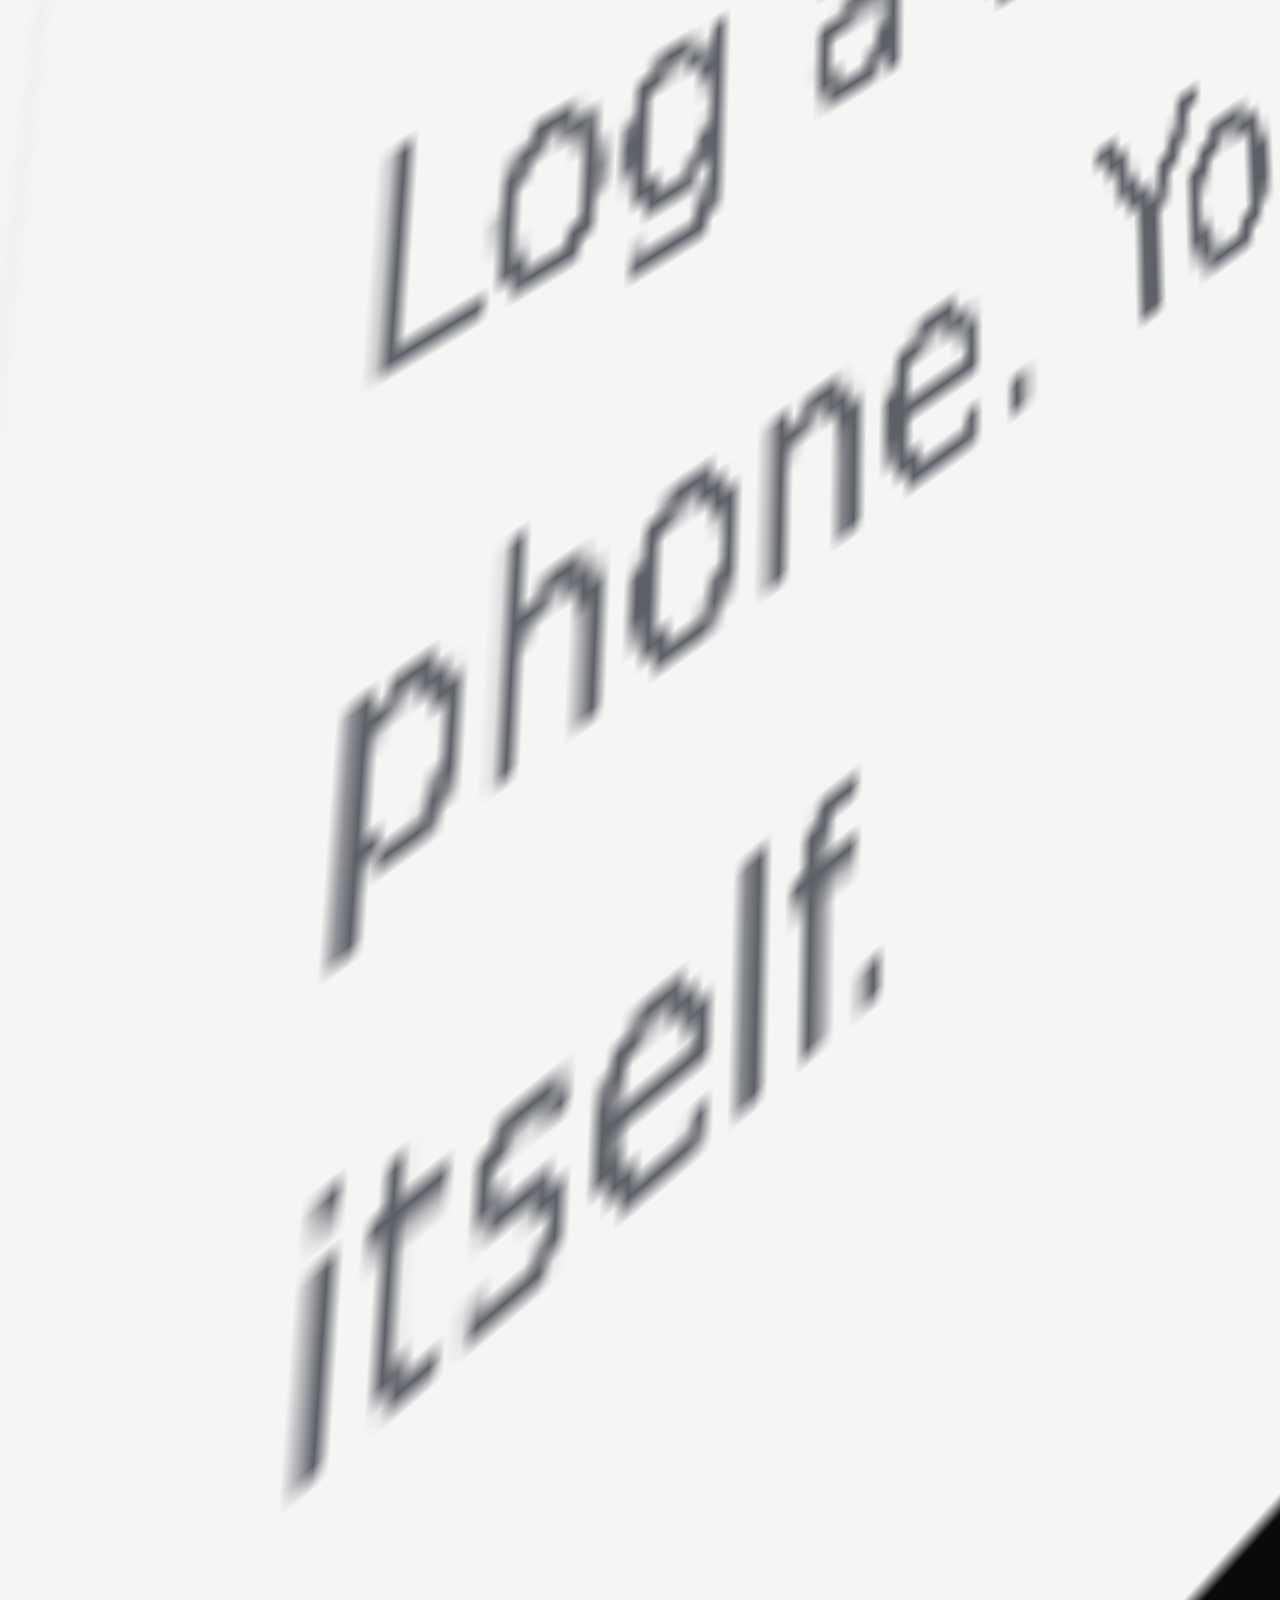
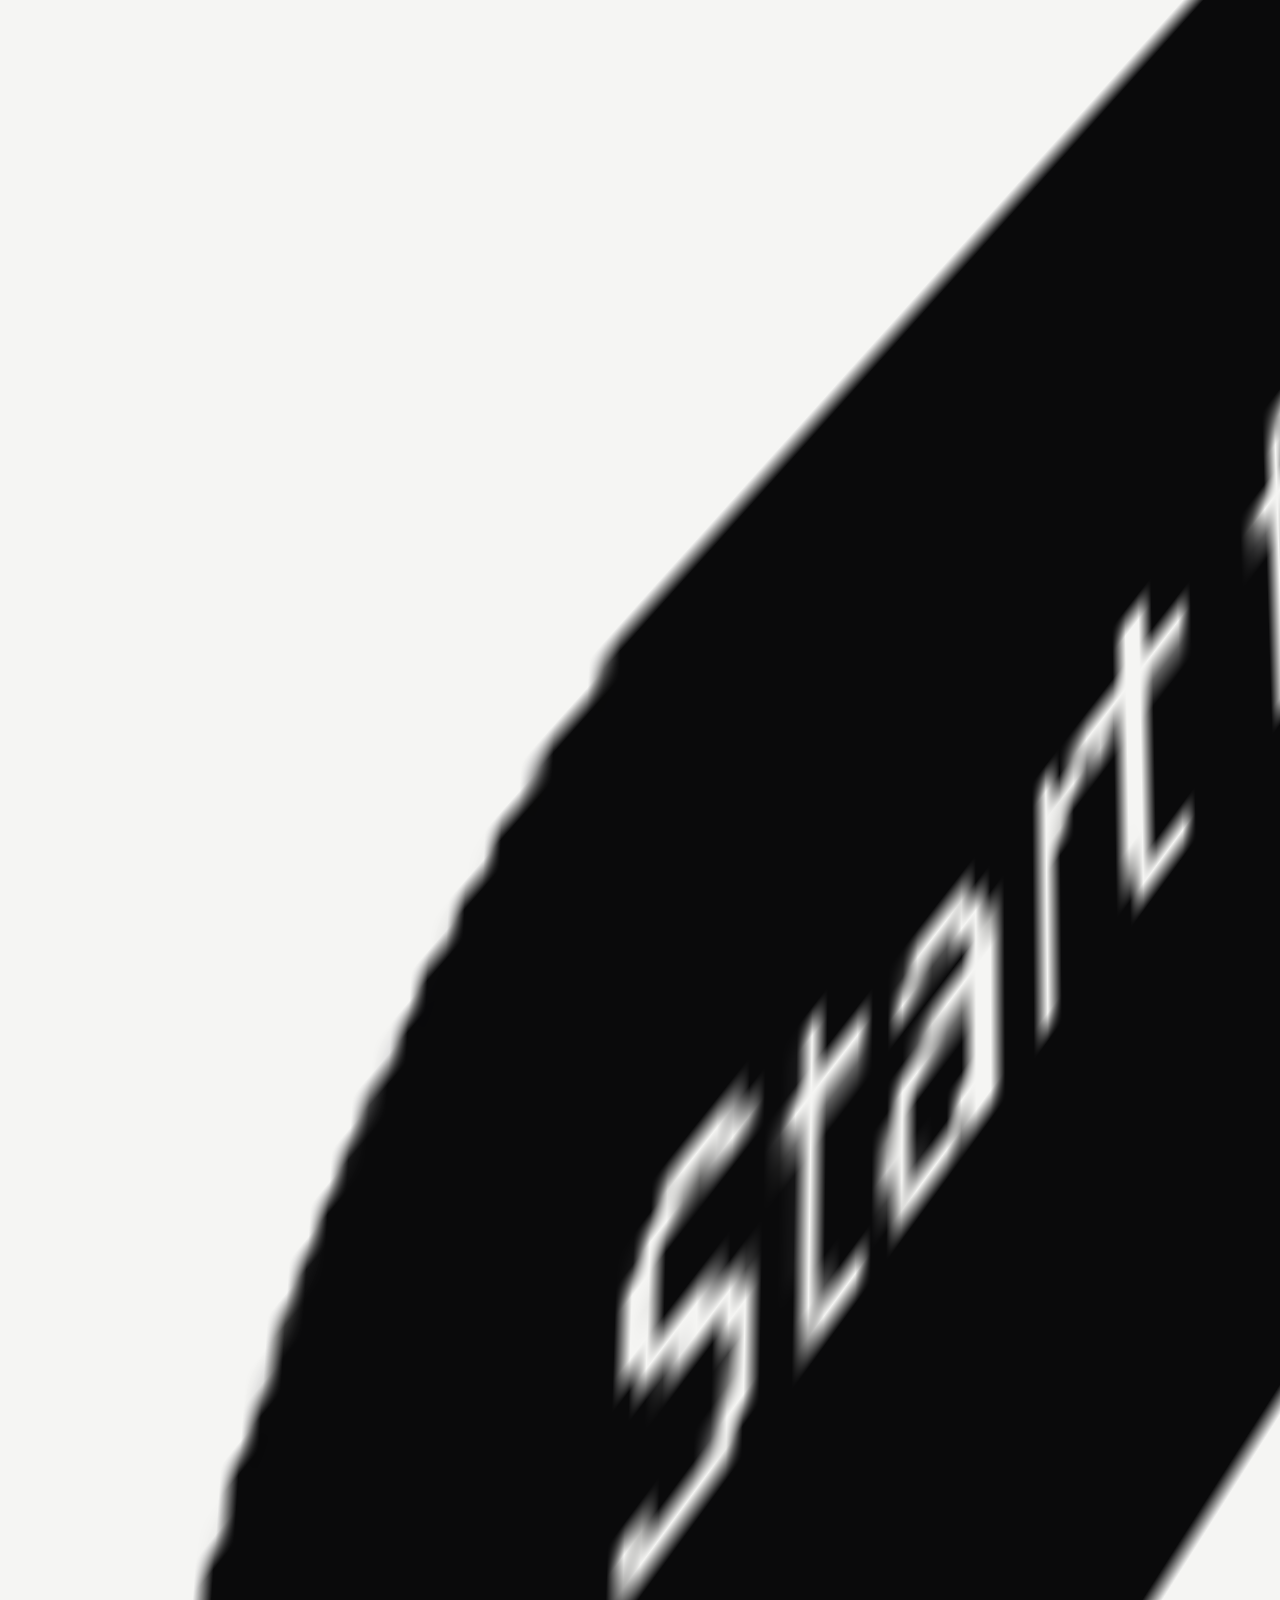
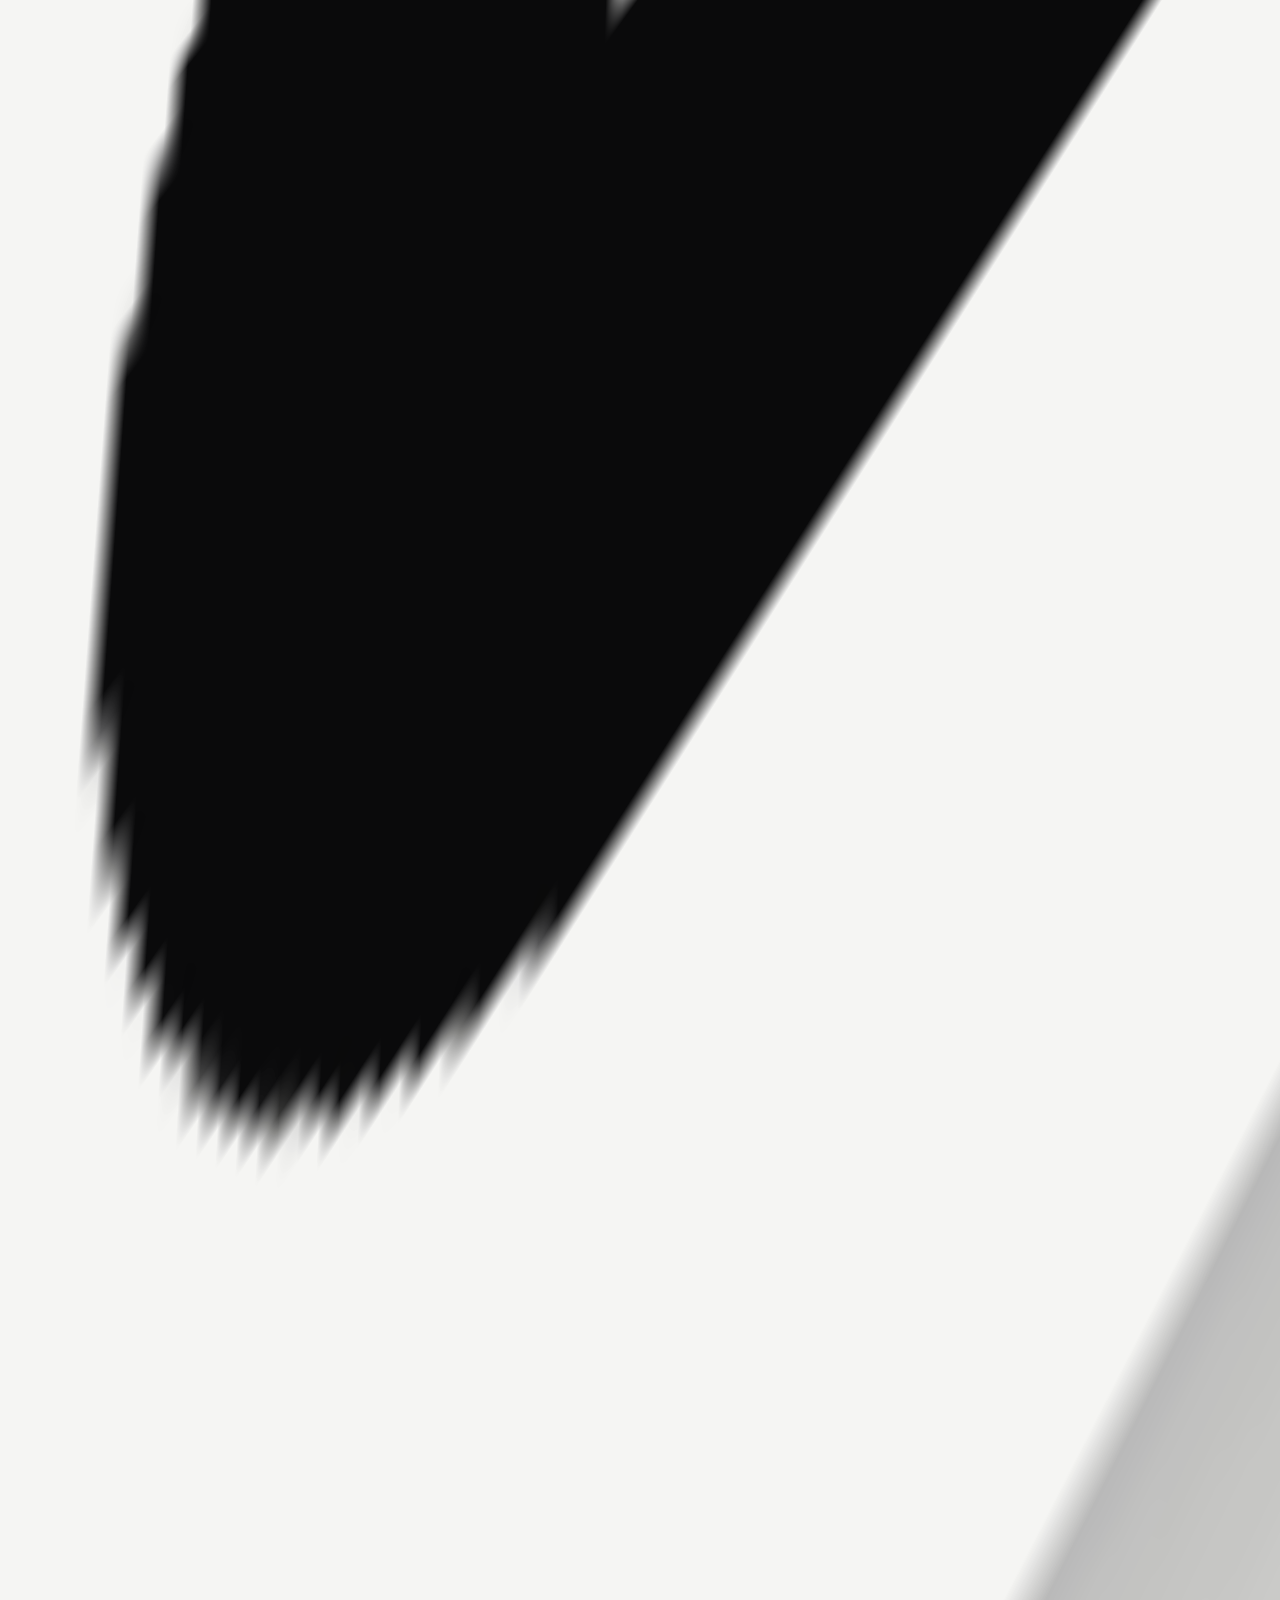
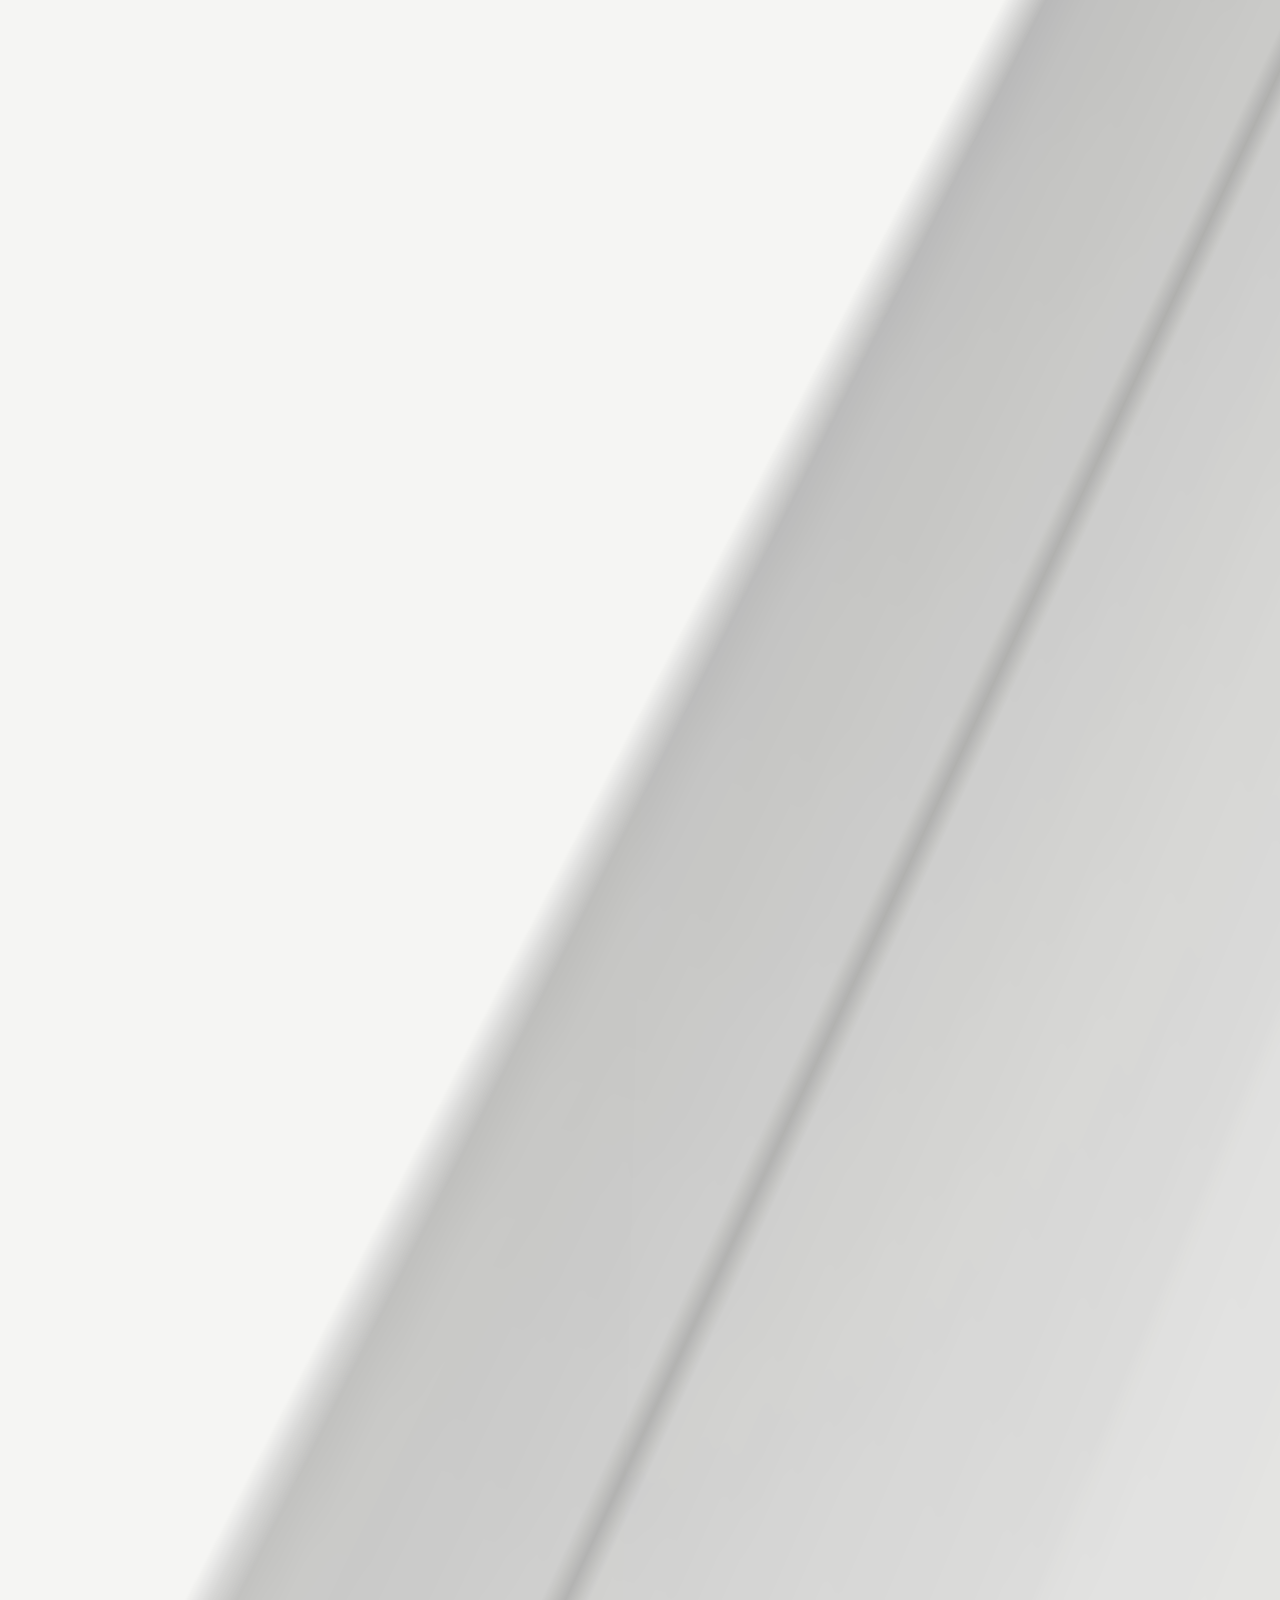
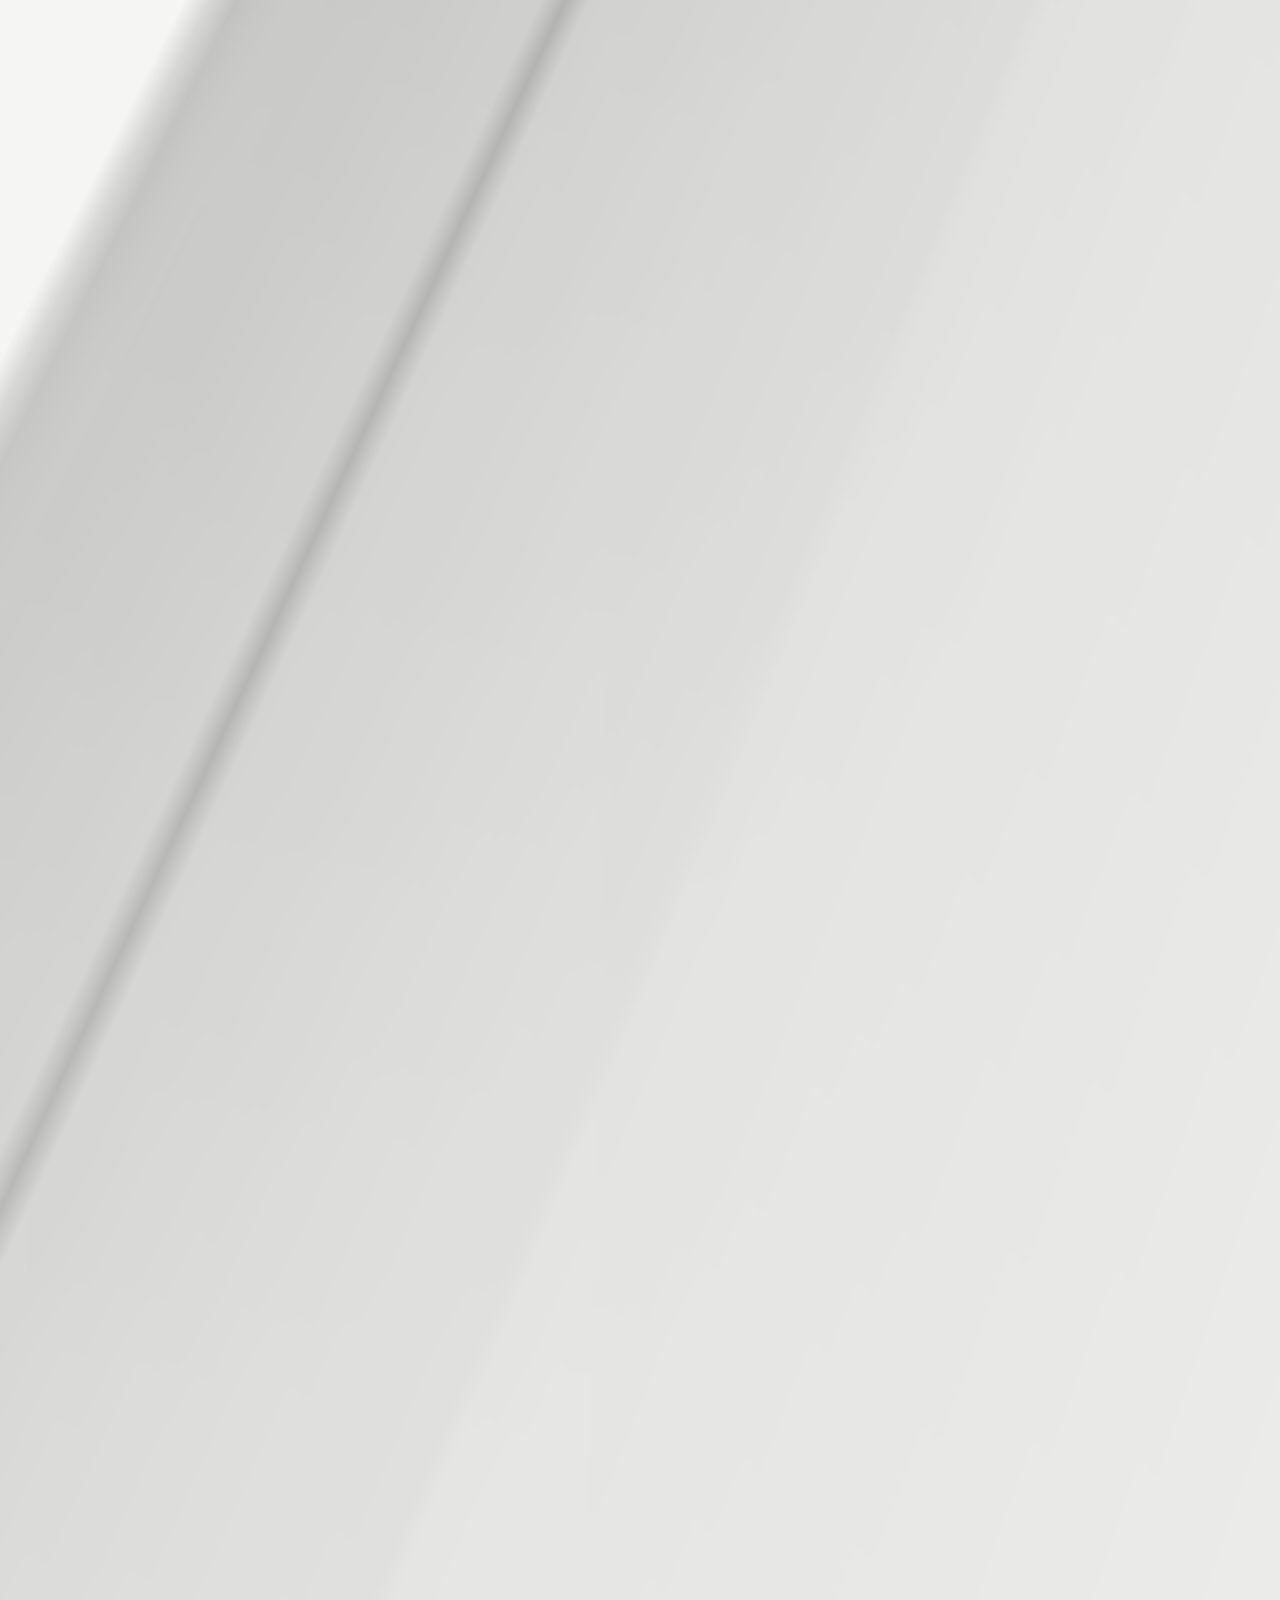
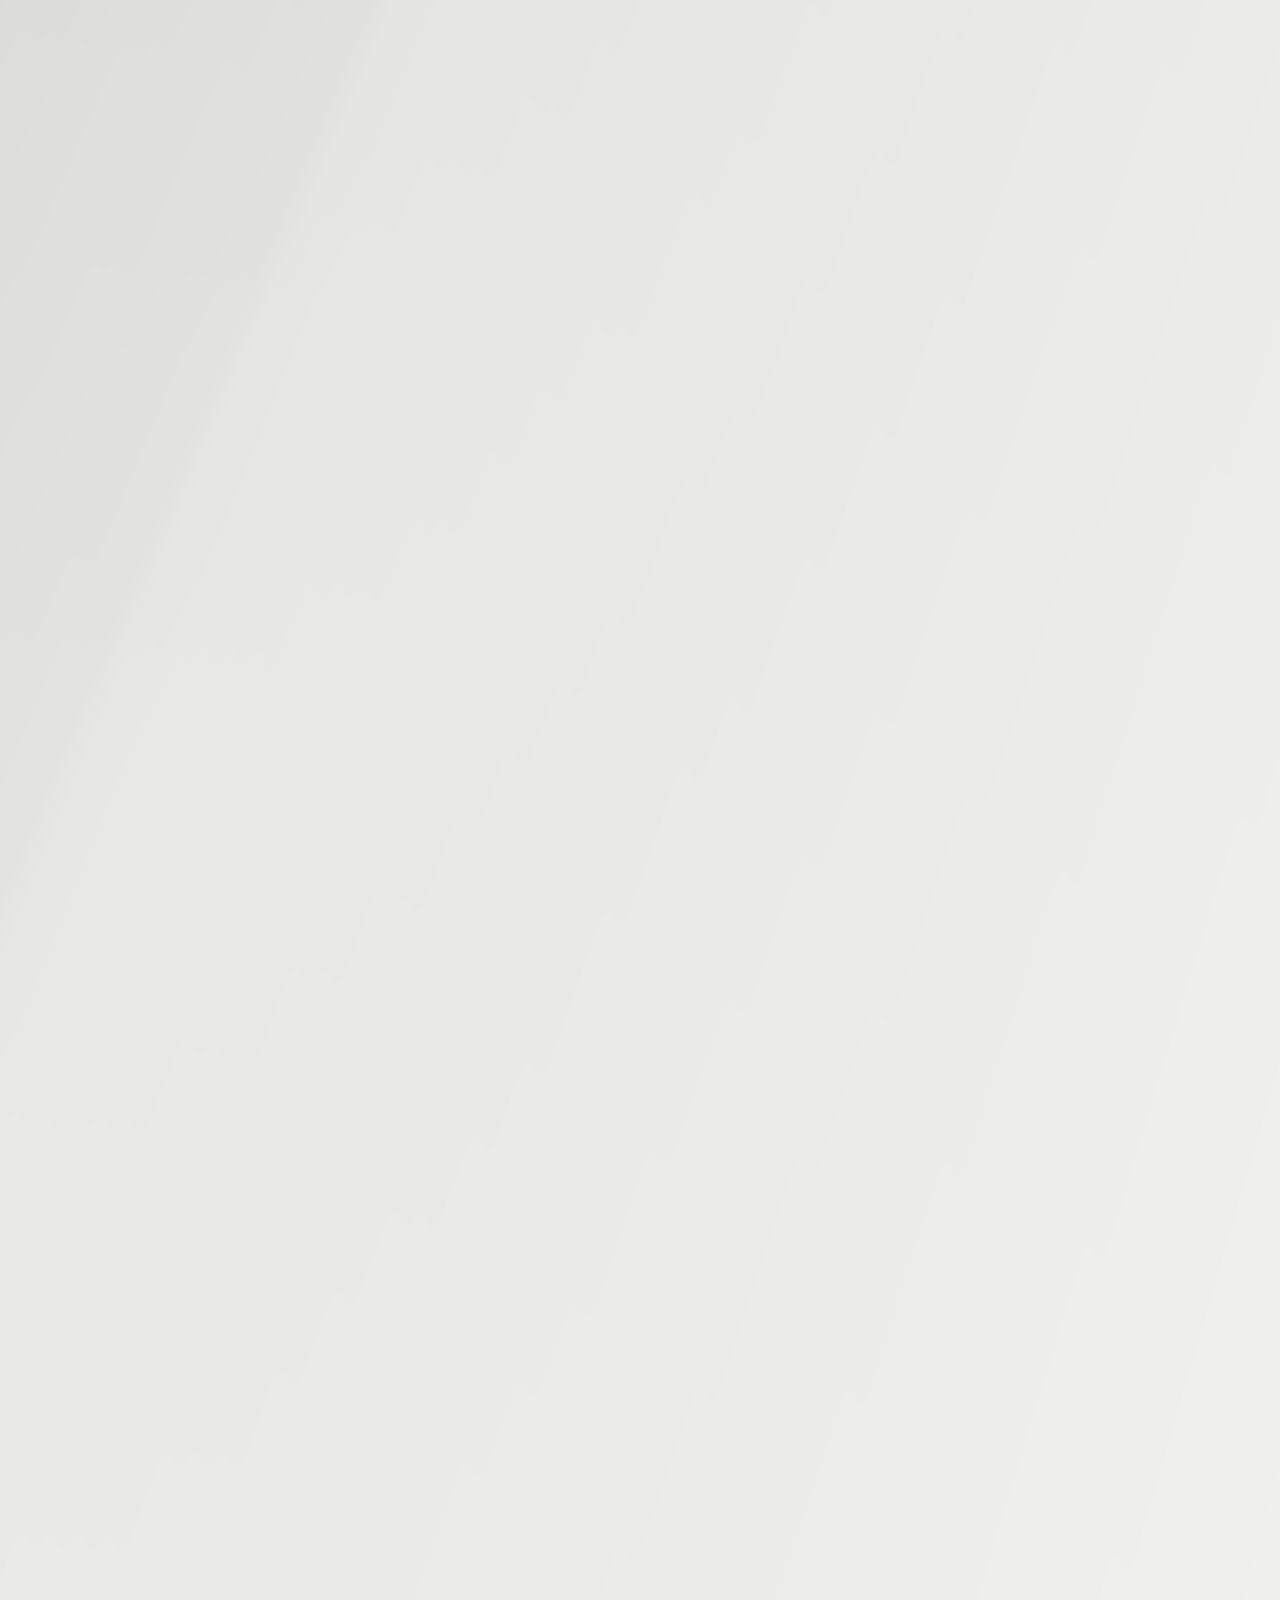
==== commit c3b74594: "Landing: grey hillshade ground mesh, dark trail with floor marks, ID logo inside the globe, stronger" ====
--- a/public/index.html
+++ b/public/index.html
@@ -100,12 +100,13 @@
 footer{position:relative;z-index:3;background:var(--k);color:#a3a5ad;padding:26px 0 40px;border-top:1px solid #26262a}
 footer .wrap{display:flex;justify-content:space-between;gap:16px;flex-wrap:wrap}footer a{text-decoration:none}footer a:hover{color:var(--w)}
 .rv{opacity:0;transform:perspective(1100px) translate3d(0,56px,-180px) rotateX(16deg);transform-origin:50% 100%;transition:opacity 1.1s var(--ease),transform 1.3s var(--ease),filter 1.1s var(--ease);transition-delay:var(--d,0s);filter:blur(8px);will-change:transform,opacity}
-.panel.rv{transform:perspective(1100px) translate3d(-60px,30px,-220px) rotateY(18deg) rotateX(6deg);transform-origin:0 50%}.panel.rv.right{transform:perspective(1100px) translate3d(60px,30px,-220px) rotateY(-18deg) rotateX(6deg);transform-origin:100% 50%}
+/* panels fly in from behind the viewer: they start past the camera plane and settle onto the screen */
+.panel.rv{transform:perspective(1000px) translate3d(-14vw,22vh,860px) rotateY(-16deg) rotateX(10deg) rotateZ(-3deg);transform-origin:50% 50%;transition:opacity .8s ease .12s,transform 1.6s cubic-bezier(.12,.9,.18,1),filter 1.2s var(--ease)}.panel.rv.right{transform:perspective(1000px) translate3d(14vw,22vh,860px) rotateY(16deg) rotateX(10deg) rotateZ(3deg)}
 .rv.in{opacity:1;transform:none;filter:none}.rv.tilting{transition:transform .18s linear,opacity 1s,filter 1s;transition-delay:0s}
 .layer{opacity:0;transform:translate3d(-28px,0,-60px) rotateY(14deg);transition:opacity .9s var(--ease),transform 1.1s var(--ease);transition-delay:calc(.25s + var(--i,0)*.14s)}.in .layer{opacity:1;transform:none}
 .stats div{opacity:0;transform:translateY(24px) rotateX(40deg);transition:opacity .8s var(--ease),transform 1s var(--ease);transition-delay:calc(.35s + var(--i,0)*.12s)}.in .stats div{opacity:1;transform:none}
 @media (prefers-reduced-motion:reduce){html{scroll-behavior:auto}.ch,.wd{opacity:1!important;transform:none!important;filter:none!important;transition:none!important}.rv,.layer,.stats div{opacity:1!important;transform:none!important;transition:none;filter:none}.logo svg *{stroke-dashoffset:0!important;animation:none!important}.logo .lo{opacity:.6}.btn,.pill,.sw,.sw::after,#scene{transition:none}.pin[data-main] i::before{animation:none;display:none}}
-@media (max-width:820px){.top nav,.hud{display:none}.tb{display:none}.panel.rv,.panel.rv.right{transform:perspective(900px) translate3d(0,44px,-120px) rotateX(12deg);transform-origin:50% 100%}.panel.rv.in{transform:none}.veil{background:linear-gradient(180deg,rgba(245,245,243,.95) 0,rgba(245,245,243,.7) 42%,rgba(245,245,243,0) 66%)}
+@media (max-width:820px){.top nav,.hud{display:none}.tb{display:none}.panel.rv,.panel.rv.right{transform:perspective(900px) translate3d(0,30vh,760px) rotateX(14deg)}.panel.rv.in{transform:none}.veil{background:linear-gradient(180deg,rgba(245,245,243,.95) 0,rgba(245,245,243,.7) 42%,rgba(245,245,243,0) 66%)}
  .stop:not(.hero){align-items:flex-end;padding-bottom:28px;min-height:128vh;min-height:128svh}.panel{max-width:none}.hero{justify-content:flex-start;padding-top:118px}.hero-foot span:last-child{display:none}}
 @media (max-width:560px){.btn{width:100%}.top{padding-left:14px;gap:8px}.logo span{display:none}.lang button{padding:7px 9px}.stats{display:grid;grid-template-columns:repeat(3,1fr);gap:12px}.stats div b{font-size:1.4rem}.layer{padding:13px 0}.layer p{display:none}.panel p{font-size:.95rem}h2{font-size:1.85rem}.pin b{font-size:9.5px;padding:5px 8px}.pin s{height:40px}.pin b{bottom:40px}.stats{gap:20px}}
 </style></head><body>
@@ -194,10 +195,10 @@
 splitAll();window.addEventListener('landing:lang',splitAll);
 function scramble(el){if(RM||el.dataset.scr)return;el.dataset.scr=1;var fin=el.textContent,G='/\\+-_=#01ABCDEFX',n=0,id=setInterval(function(){n++;el.textContent=fin.split('').map(function(c,i){return c===' '||i<n*fin.length/16?c:G[Math.random()*G.length|0]}).join('');if(n>=16){clearInterval(id);el.textContent=fin;delete el.dataset.scr}},34)}
 if(!RM&&matchMedia('(pointer:fine)').matches)d.querySelectorAll('.panel').forEach(function(p){var h=p.querySelector('h2');p.addEventListener('pointermove',function(ev){if(!p.classList.contains('in'))return;h.querySelectorAll('.ch').forEach(function(c){var r=c.getBoundingClientRect(),dx=r.left+r.width/2-ev.clientX,dy=r.top+r.height/2-ev.clientY,k=Math.exp(-(dx*dx+dy*dy)/9000);c.style.translate=k>.02?'0 '+(-k*7).toFixed(1)+'px '+(k*46).toFixed(1)+'px':''})});p.addEventListener('pointerleave',function(){h.querySelectorAll('.ch').forEach(function(c){c.style.translate=''})})});
-var els=d.querySelectorAll('.rv');if('IntersectionObserver' in window){var io=new IntersectionObserver(function(a){a.forEach(function(x){if(x.isIntersecting){x.target.classList.add('in');io.unobserve(x.target);var t=x.target;(t.matches('.mono.k')?[t]:[].slice.call(t.querySelectorAll(':scope>.mono.k'))).forEach(scramble)}})},{threshold:.12});els.forEach(function(e){io.observe(e)})}else els.forEach(function(e){e.classList.add('in')});
+var els=d.querySelectorAll('.rv');if('IntersectionObserver' in window){var io=new IntersectionObserver(function(a){a.forEach(function(x){if(x.isIntersecting){var t=x.target._rv||x.target;t.classList.add('in');io.unobserve(x.target);(t.matches('.mono.k')?[t]:[].slice.call(t.querySelectorAll(':scope>.mono.k'))).forEach(scramble)}})},{threshold:.12});els.forEach(function(e){if(e.classList.contains('panel')){var sc=e.closest('section');sc._rv=e;io.observe(sc)}else io.observe(e)})}else els.forEach(function(e){e.classList.add('in')});
 // The 3D scene loads after the first screen is ready; Data Saver skips it.
 var c=navigator.connection;if(c&&c.saveData){root.classList.add('noscene');return}
-function go(){var s=d.createElement('script');s.src='landing/scene.js?v=20261111l';s.async=true;s.onerror=function(){root.classList.add('noscene')};d.body.appendChild(s)}
+function go(){var s=d.createElement('script');s.src='landing/scene.js?v=20261111n';s.async=true;s.onerror=function(){root.classList.add('noscene')};d.body.appendChild(s)}
 function idle(){(window.requestIdleCallback||function(f){setTimeout(f,150)})(go,{timeout:1200})}
 if(d.readyState==='complete')idle();else window.addEventListener('load',idle)})();
 </script></body></html>
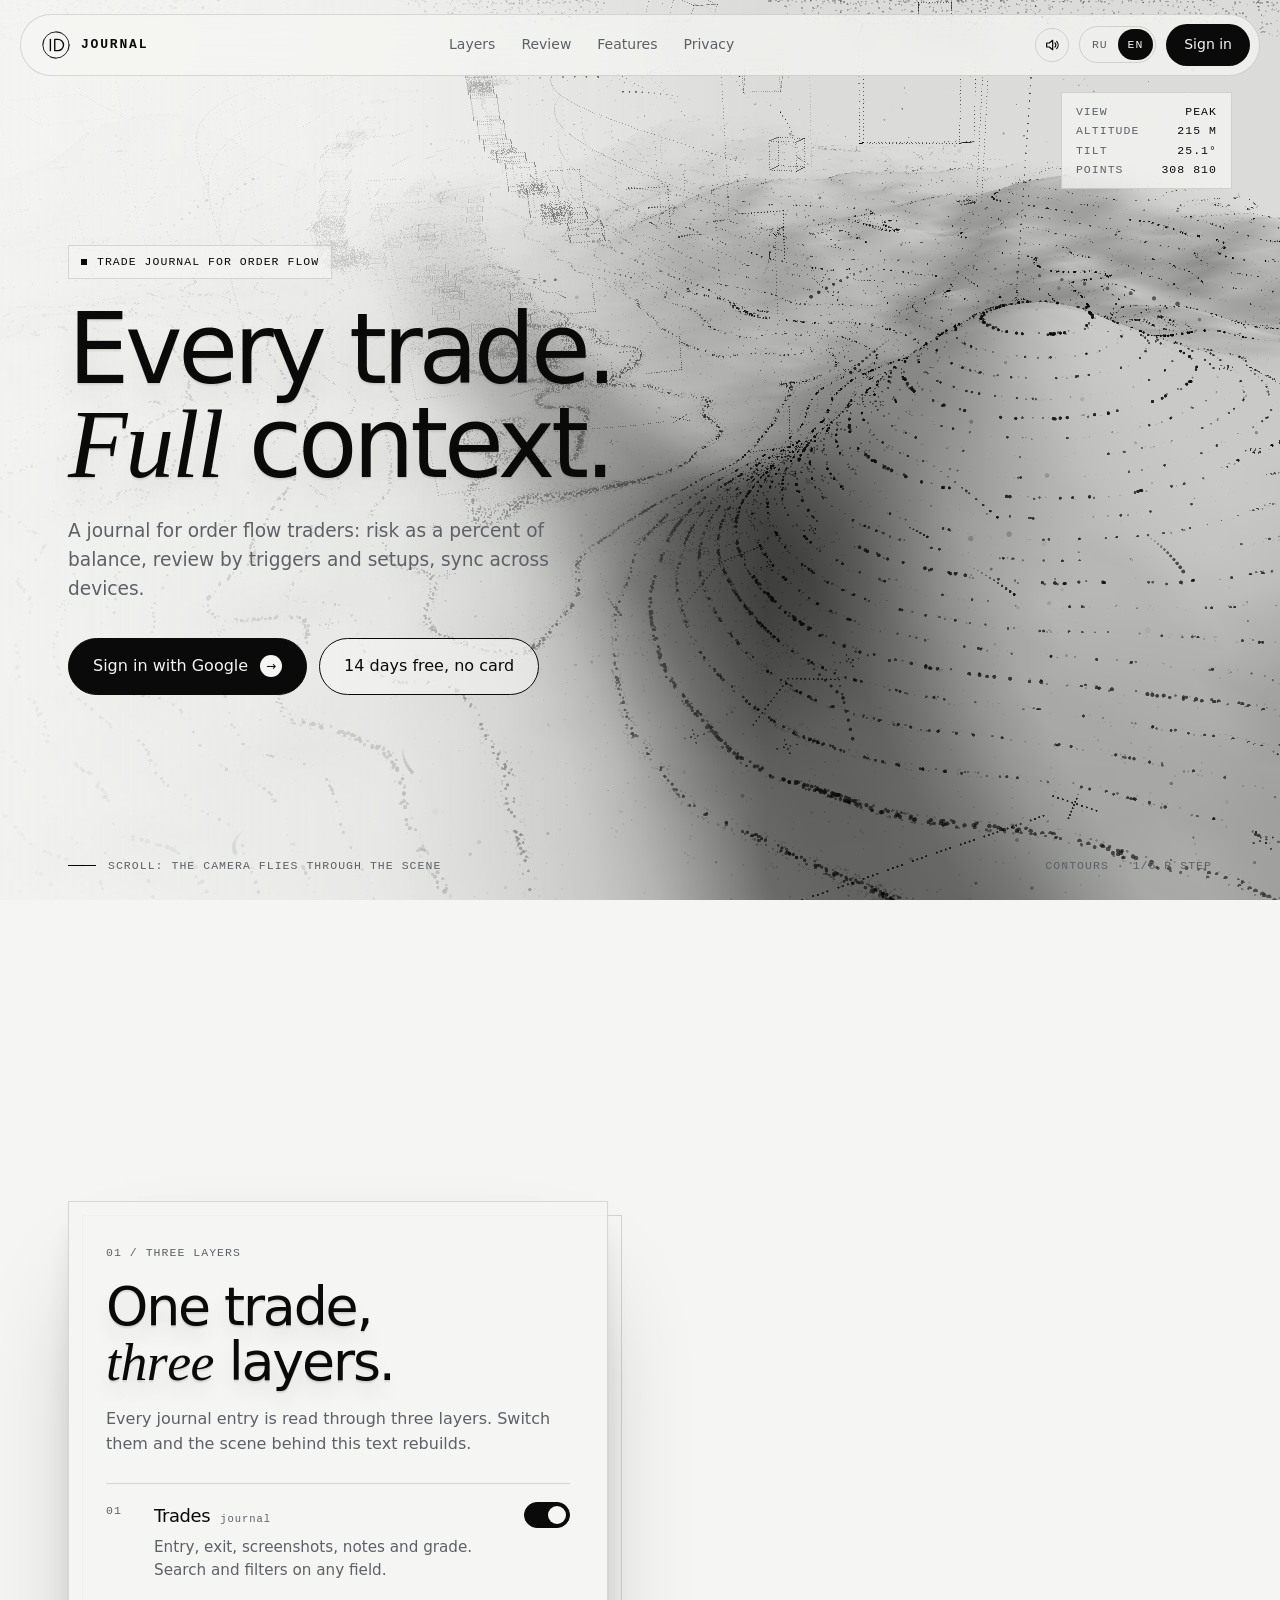
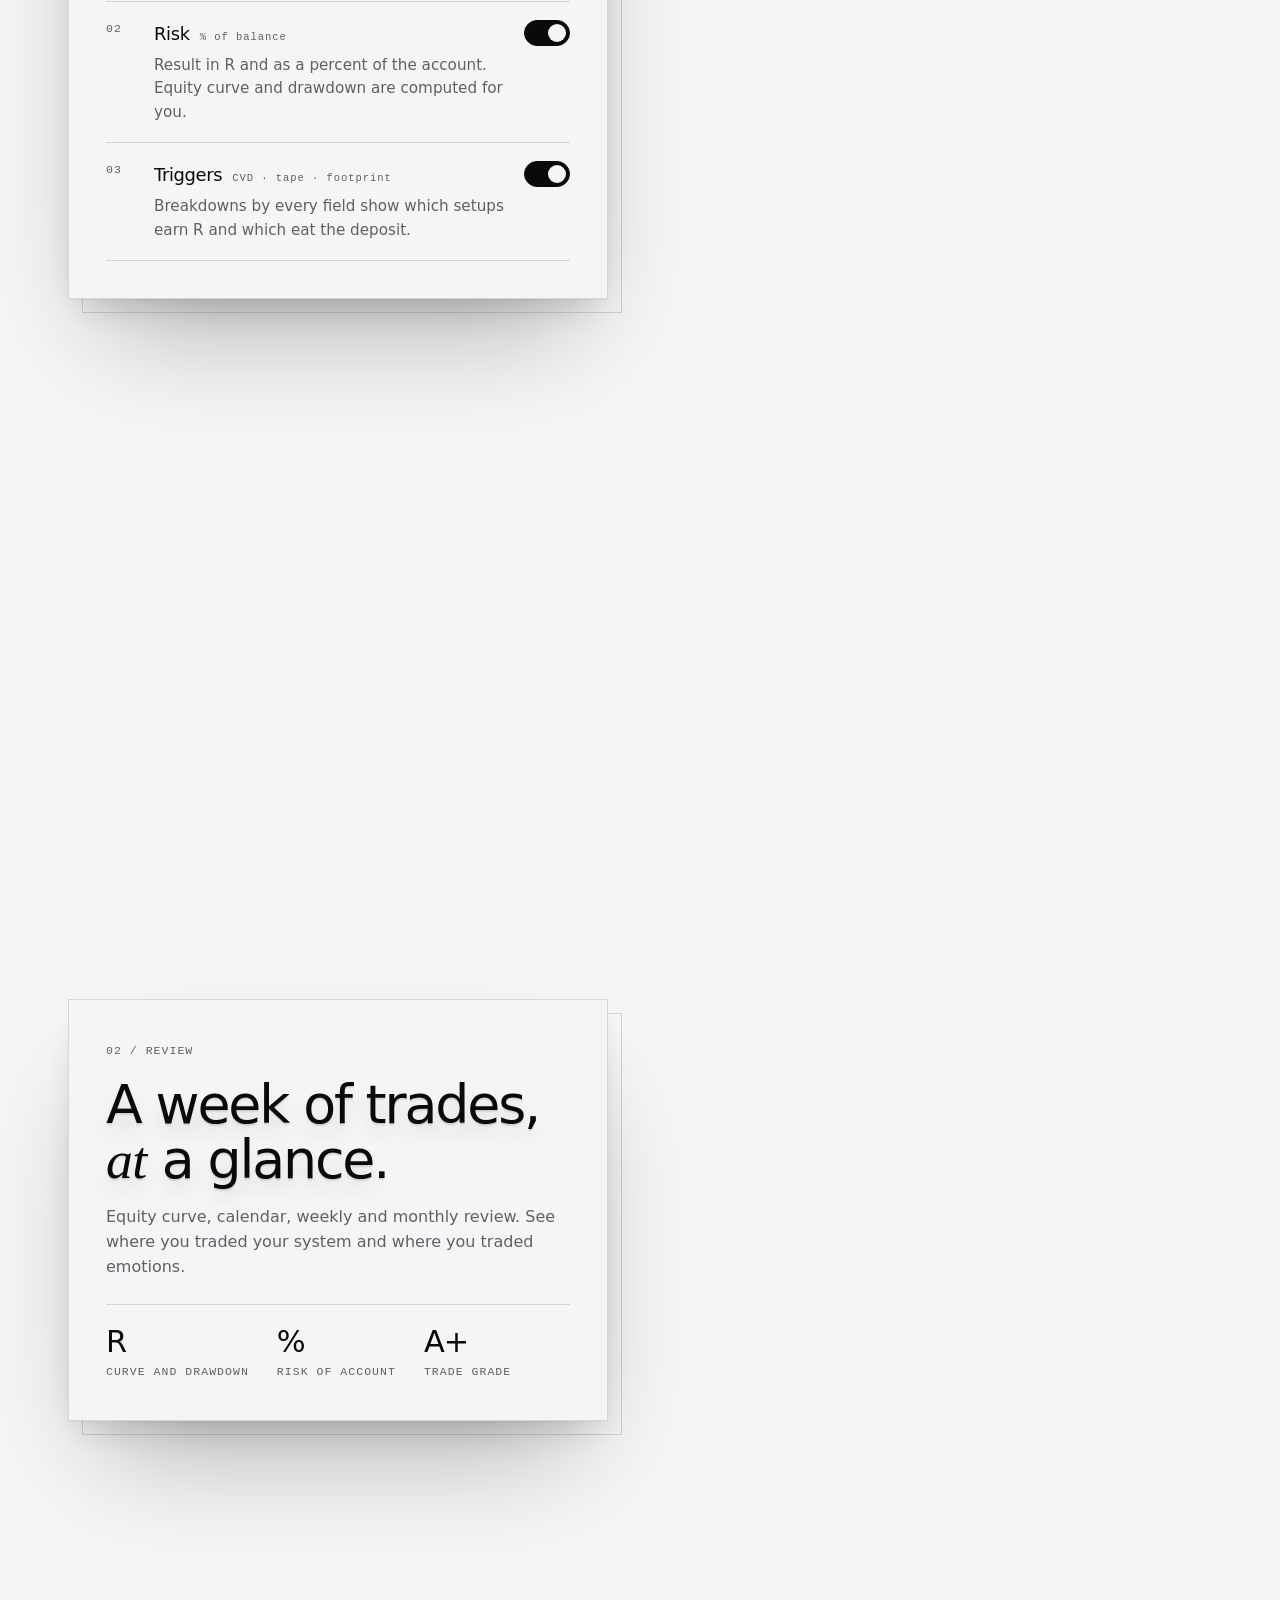
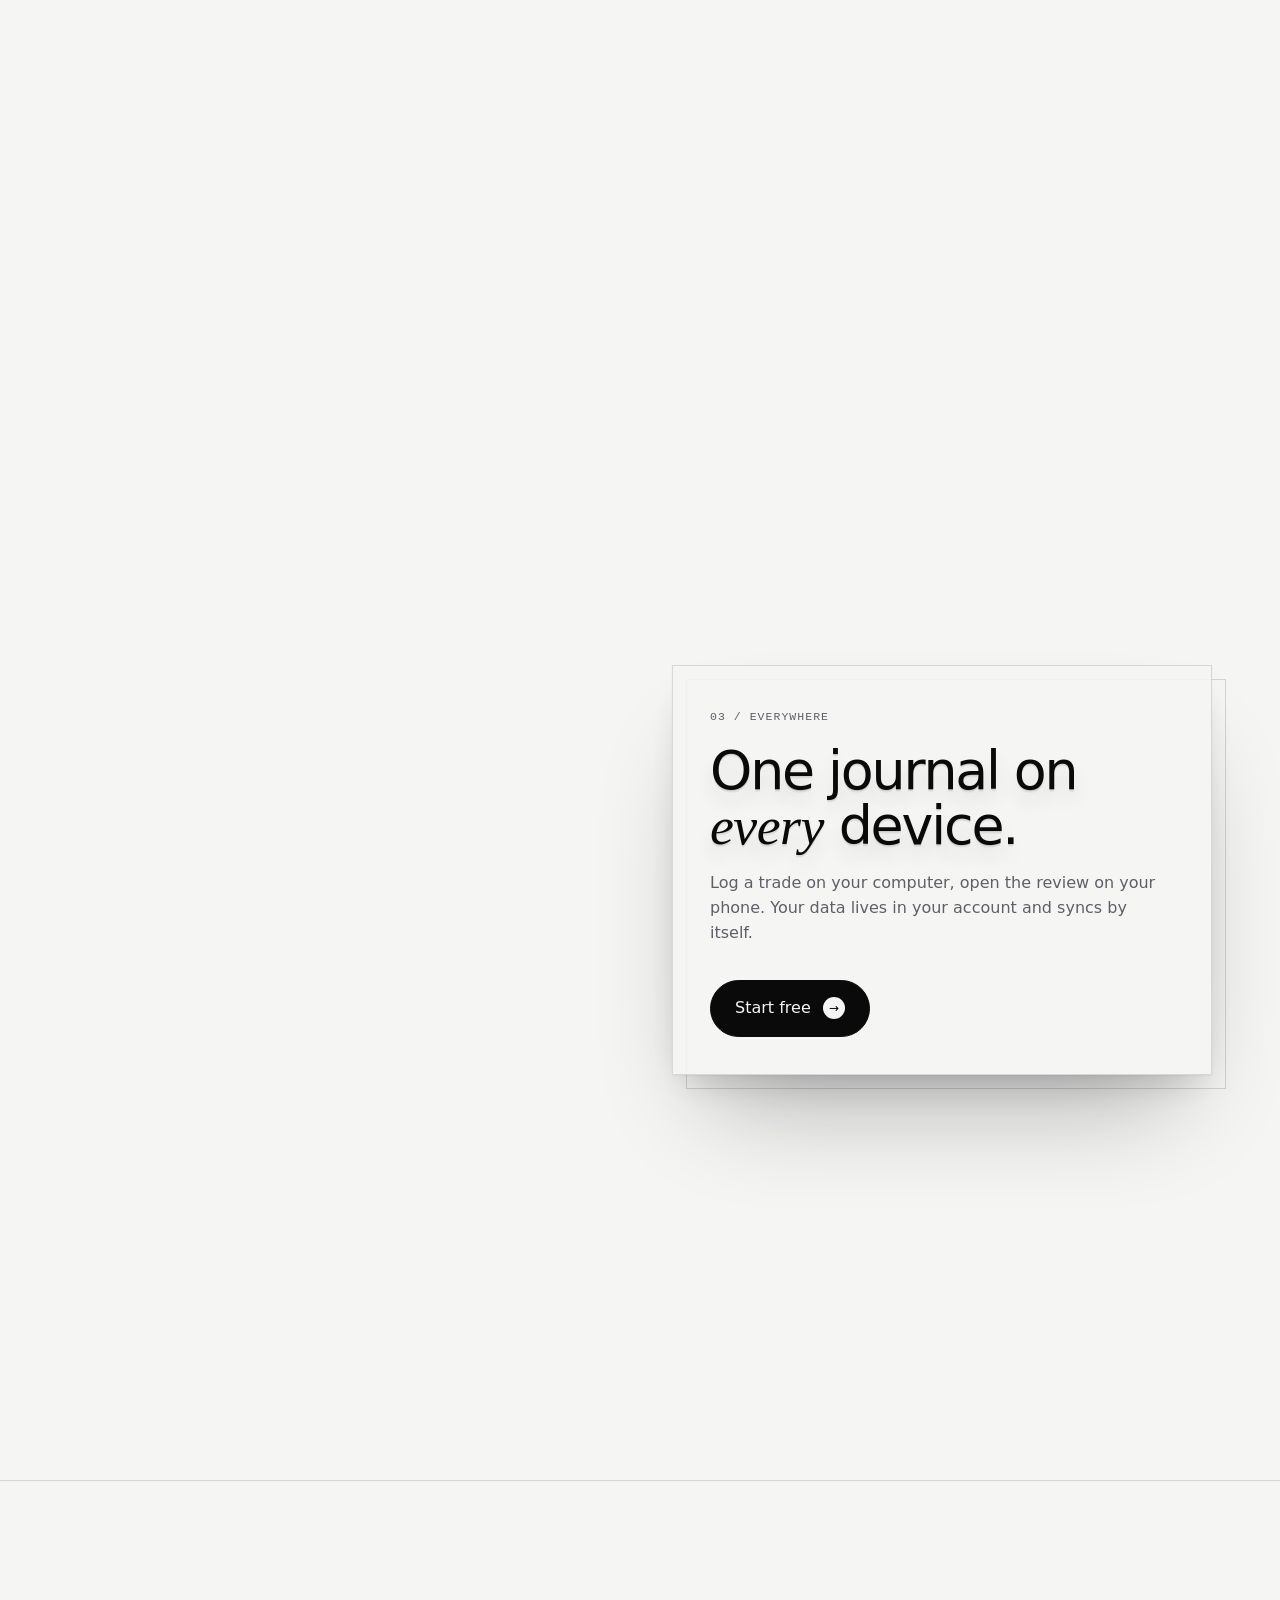
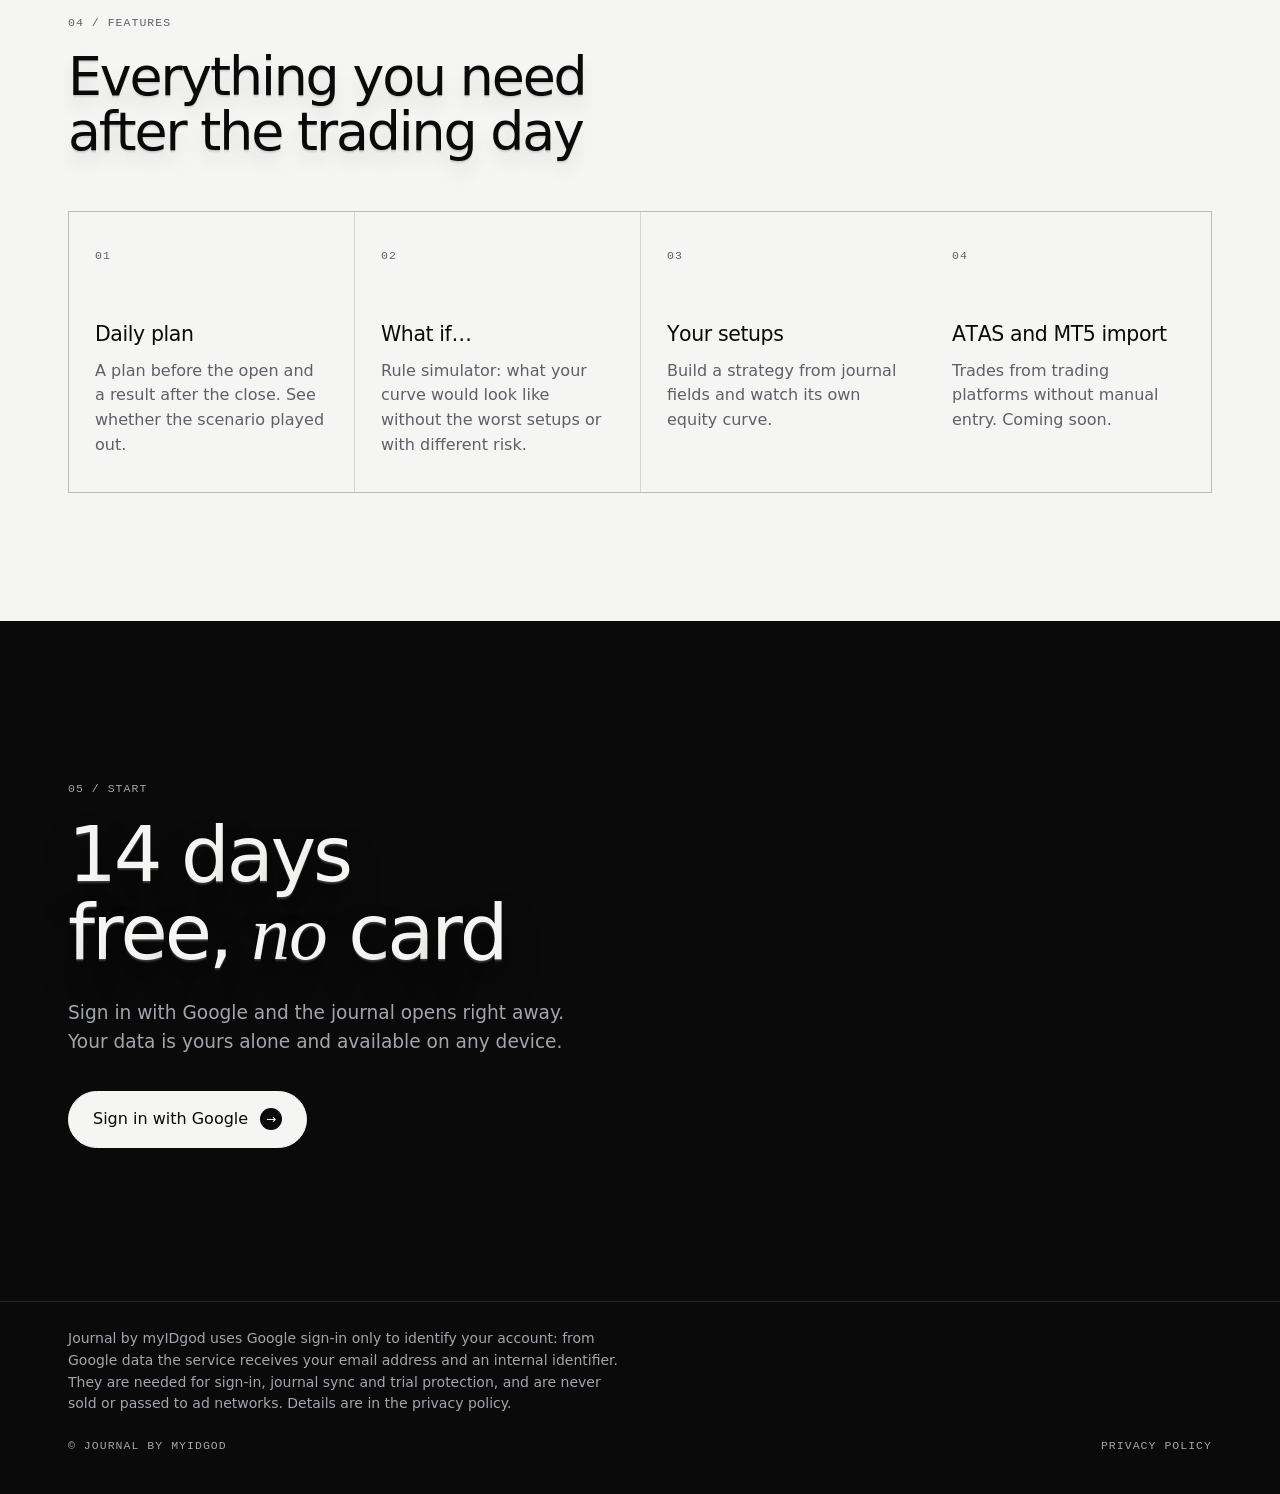
==== commit 44f7aa4b: "Landing: grey relief and sky, denser contour lines, darker trail, fix stuck right panel (03) fly-in " ====
--- a/public/index.html
+++ b/public/index.html
@@ -102,7 +102,7 @@
 .rv{opacity:0;transform:perspective(1100px) translate3d(0,56px,-180px) rotateX(16deg);transform-origin:50% 100%;transition:opacity 1.1s var(--ease),transform 1.3s var(--ease),filter 1.1s var(--ease);transition-delay:var(--d,0s);filter:blur(8px);will-change:transform,opacity}
 /* panels fly in from behind the viewer: they start past the camera plane and settle onto the screen */
 .panel.rv{transform:perspective(1000px) translate3d(-14vw,22vh,860px) rotateY(-16deg) rotateX(10deg) rotateZ(-3deg);transform-origin:50% 50%;transition:opacity .8s ease .12s,transform 1.6s cubic-bezier(.12,.9,.18,1),filter 1.2s var(--ease)}.panel.rv.right{transform:perspective(1000px) translate3d(14vw,22vh,860px) rotateY(16deg) rotateX(10deg) rotateZ(3deg)}
-.rv.in{opacity:1;transform:none;filter:none}.rv.tilting{transition:transform .18s linear,opacity 1s,filter 1s;transition-delay:0s}
+.rv.in,.panel.rv.in{opacity:1;transform:none;filter:none}.rv.tilting{transition:transform .18s linear,opacity 1s,filter 1s;transition-delay:0s}
 .layer{opacity:0;transform:translate3d(-28px,0,-60px) rotateY(14deg);transition:opacity .9s var(--ease),transform 1.1s var(--ease);transition-delay:calc(.25s + var(--i,0)*.14s)}.in .layer{opacity:1;transform:none}
 .stats div{opacity:0;transform:translateY(24px) rotateX(40deg);transition:opacity .8s var(--ease),transform 1s var(--ease);transition-delay:calc(.35s + var(--i,0)*.12s)}.in .stats div{opacity:1;transform:none}
 @media (prefers-reduced-motion:reduce){html{scroll-behavior:auto}.ch,.wd{opacity:1!important;transform:none!important;filter:none!important;transition:none!important}.rv,.layer,.stats div{opacity:1!important;transform:none!important;transition:none;filter:none}.logo svg *{stroke-dashoffset:0!important;animation:none!important}.logo .lo{opacity:.6}.btn,.pill,.sw,.sw::after,#scene{transition:none}.pin[data-main] i::before{animation:none;display:none}}
@@ -198,7 +198,7 @@
 var els=d.querySelectorAll('.rv');if('IntersectionObserver' in window){var io=new IntersectionObserver(function(a){a.forEach(function(x){if(x.isIntersecting){var t=x.target._rv||x.target;t.classList.add('in');io.unobserve(x.target);(t.matches('.mono.k')?[t]:[].slice.call(t.querySelectorAll(':scope>.mono.k'))).forEach(scramble)}})},{threshold:.12});els.forEach(function(e){if(e.classList.contains('panel')){var sc=e.closest('section');sc._rv=e;io.observe(sc)}else io.observe(e)})}else els.forEach(function(e){e.classList.add('in')});
 // The 3D scene loads after the first screen is ready; Data Saver skips it.
 var c=navigator.connection;if(c&&c.saveData){root.classList.add('noscene');return}
-function go(){var s=d.createElement('script');s.src='landing/scene.js?v=20261111n';s.async=true;s.onerror=function(){root.classList.add('noscene')};d.body.appendChild(s)}
+function go(){var s=d.createElement('script');s.src='landing/scene.js?v=20261111p';s.async=true;s.onerror=function(){root.classList.add('noscene')};d.body.appendChild(s)}
 function idle(){(window.requestIdleCallback||function(f){setTimeout(f,150)})(go,{timeout:1200})}
 if(d.readyState==='complete')idle();else window.addEventListener('load',idle)})();
 </script></body></html>
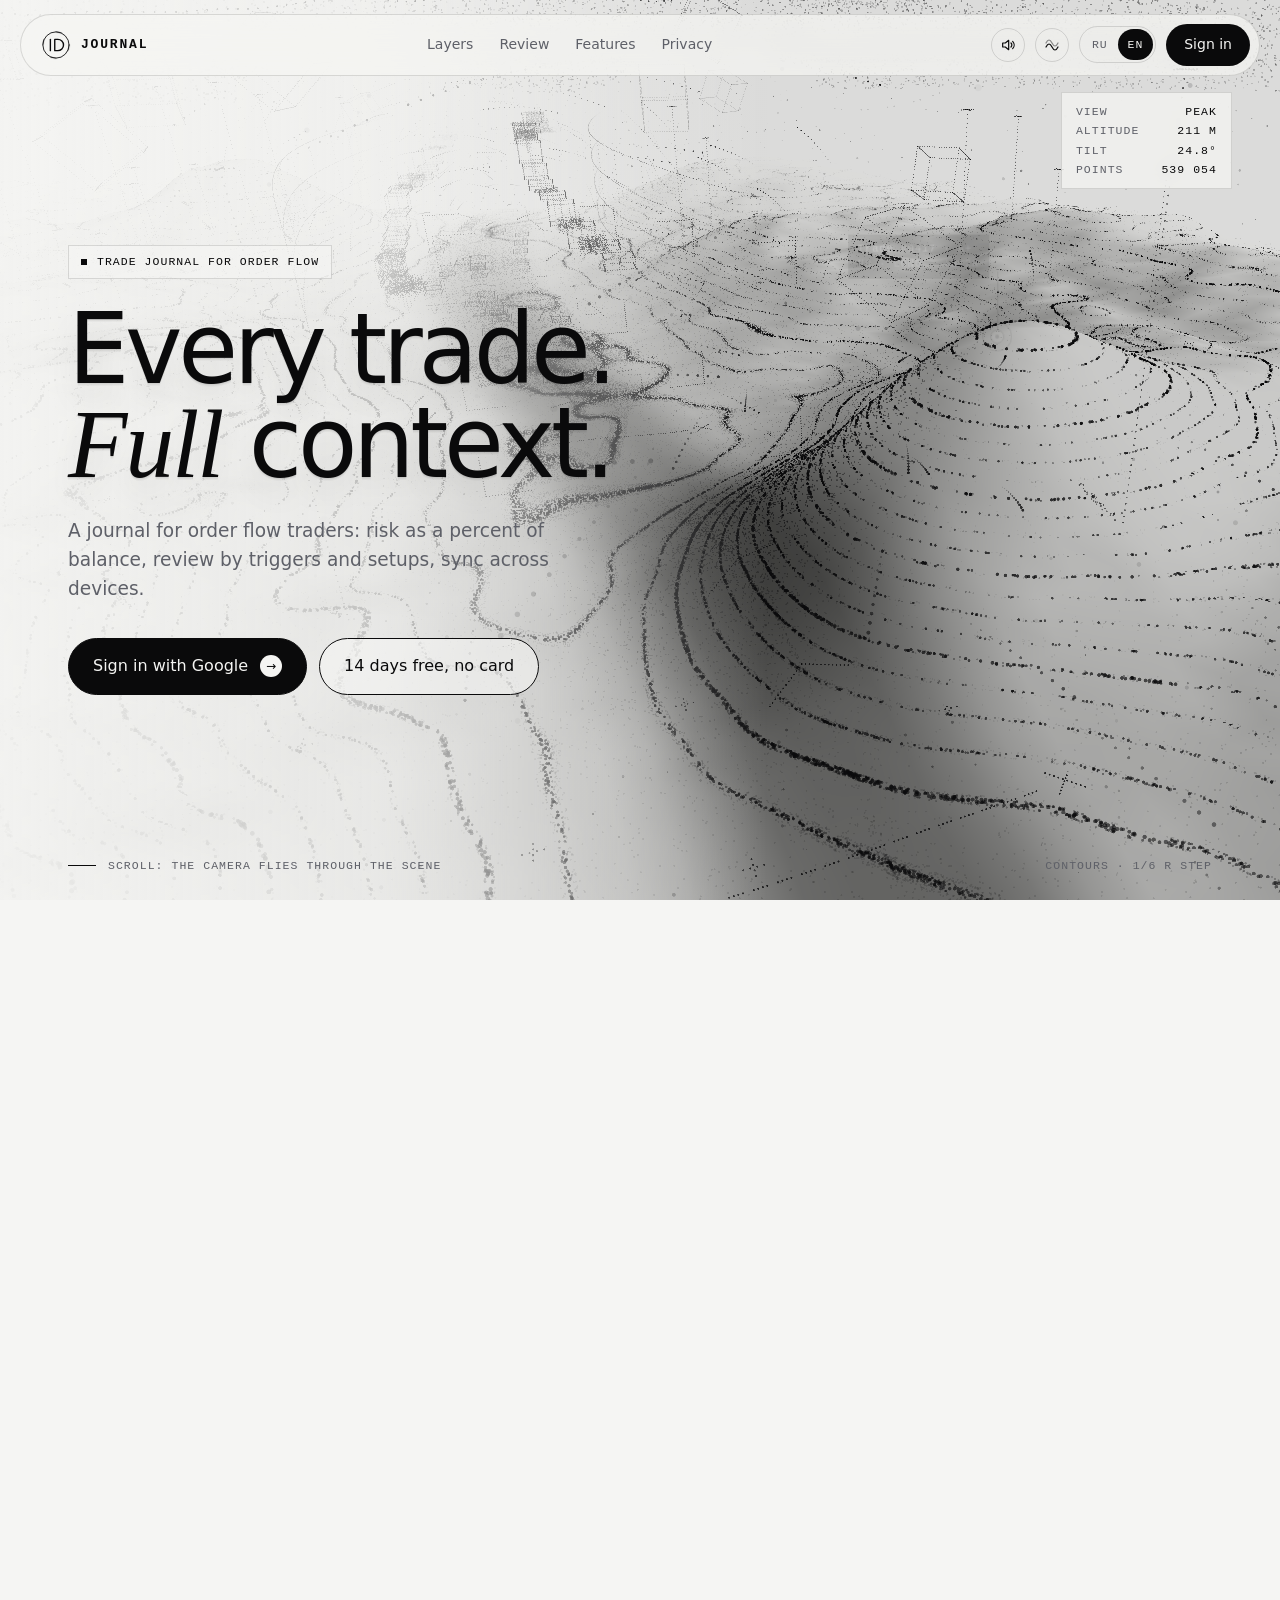
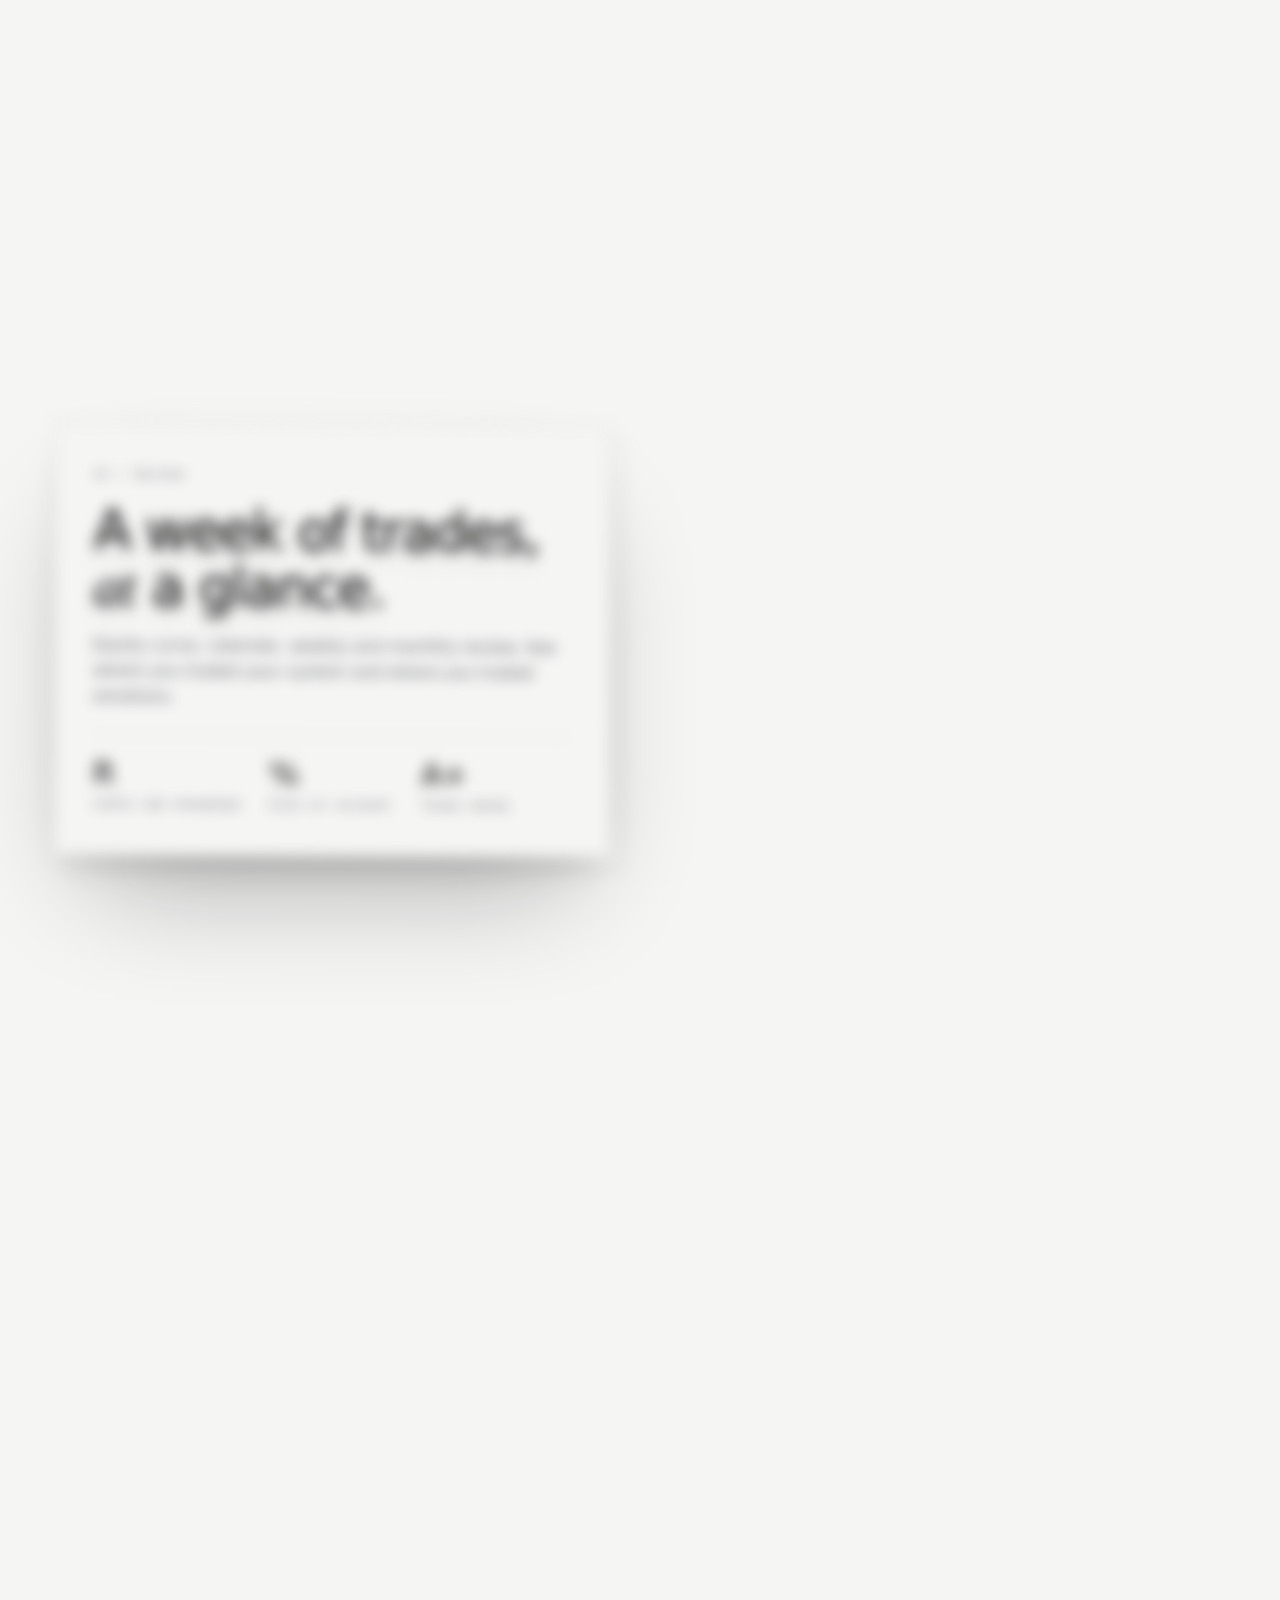
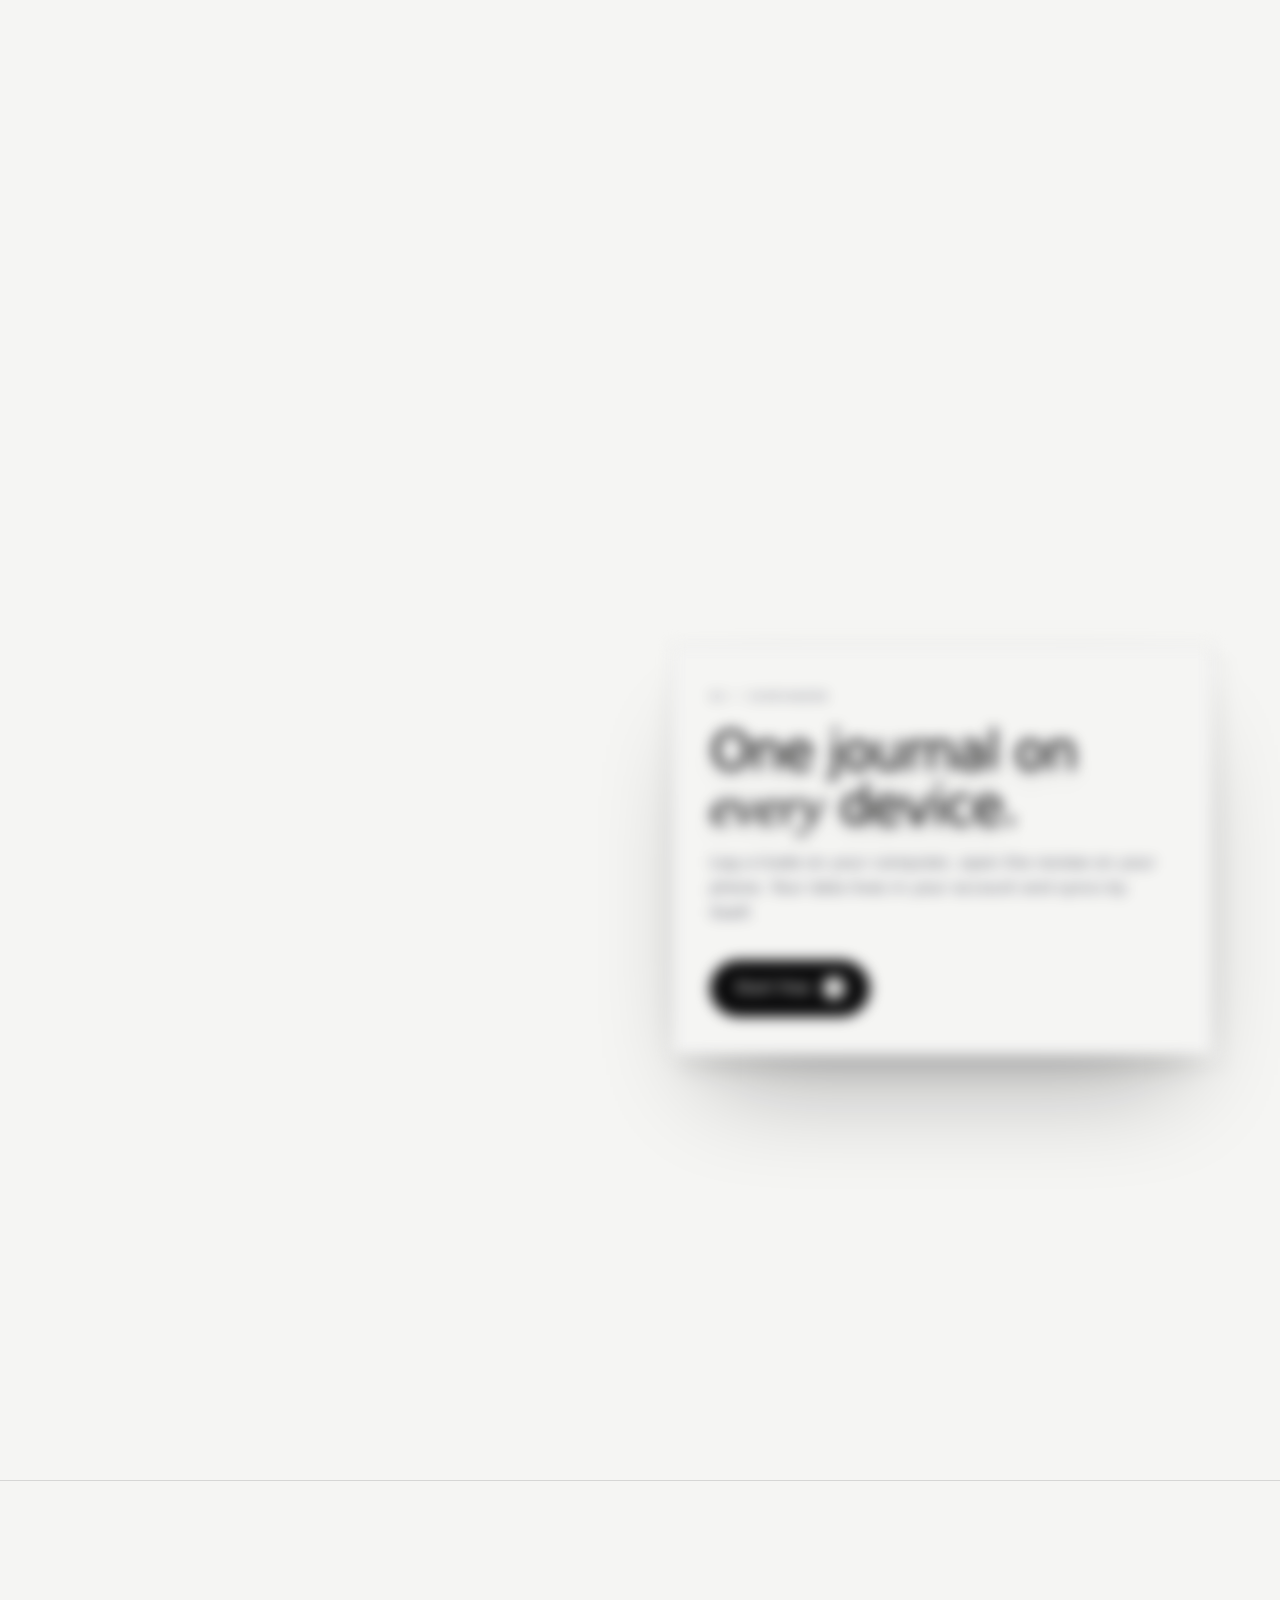
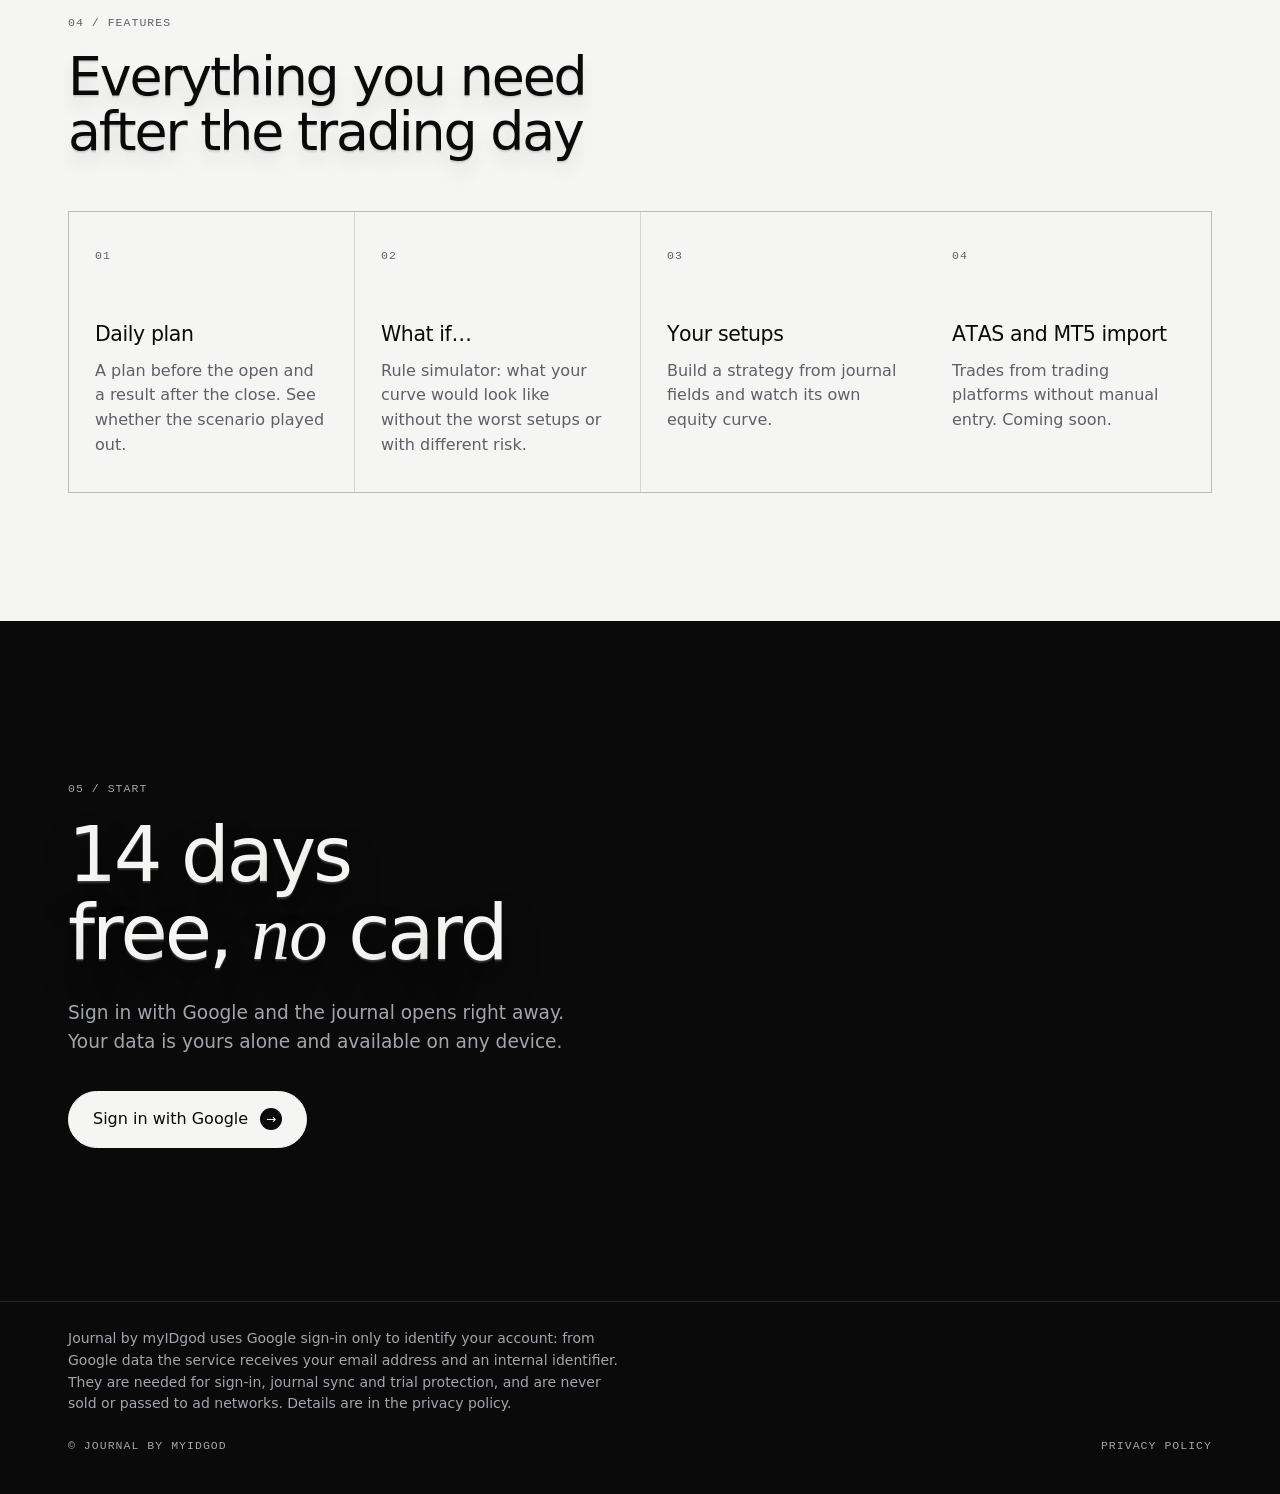
==== commit d665982d: "Night look for the journal, scroll flight of cards and landing panels, 3D headings, motion switch, d" ====
--- a/public/index.html
+++ b/public/index.html
@@ -109,6 +109,7 @@
 @media (max-width:820px){.top nav,.hud{display:none}.tb{display:none}.panel.rv,.panel.rv.right{transform:perspective(900px) translate3d(0,30vh,760px) rotateX(14deg)}.panel.rv.in{transform:none}.veil{background:linear-gradient(180deg,rgba(245,245,243,.95) 0,rgba(245,245,243,.7) 42%,rgba(245,245,243,0) 66%)}
  .stop:not(.hero){align-items:flex-end;padding-bottom:28px;min-height:128vh;min-height:128svh}.panel{max-width:none}.hero{justify-content:flex-start;padding-top:118px}.hero-foot span:last-child{display:none}}
 @media (max-width:560px){.btn{width:100%}.top{padding-left:14px;gap:8px}.logo span{display:none}.lang button{padding:7px 9px}.stats{display:grid;grid-template-columns:repeat(3,1fr);gap:12px}.stats div b{font-size:1.4rem}.layer{padding:13px 0}.layer p{display:none}.panel p{font-size:.95rem}h2{font-size:1.85rem}.pin b{font-size:9.5px;padding:5px 8px}.pin s{height:40px}.pin b{bottom:40px}.stats{gap:20px}}
+html.still .ch,html.still .wd{opacity:1!important;transform:none!important;filter:none!important;transition:none!important}html.still .rv,html.still .layer,html.still .stats div{opacity:1!important;transform:none!important;transition:none;filter:none}@media (max-width:820px){#mot{display:grid}}
 </style></head><body>
 <canvas id="scene" aria-hidden="true"></canvas>
 <div class="veil" aria-hidden="true"></div>
@@ -124,7 +125,7 @@
 <div class="hud mono" aria-hidden="true"><span>Вид</span><b id="hv">Пик</b><span>Высота</span><b id="ha">—</b><span>Наклон</span><b id="ht">—</b><span>Точек</span><b id="hn">—</b></div>
 <header class="top"><a class="logo" href="./" id="logo" aria-label="Журнал Journal by myIDgod, на главную"><svg viewBox="0 0 48 48" width="30" height="30" aria-hidden="true"><circle class="lr" cx="24" cy="24" r="21" pathLength="1"/><circle class="lo" cx="24" cy="24" r="21" pathLength="1"/><path class="li" d="M15 15V33" pathLength="1"/><path class="ld" d="M22 15V33H27A9 9 0 0 0 27 15Z" pathLength="1"/></svg><span>JOURNAL</span></a>
 <nav aria-label="Разделы"><a href="#layers">Слои</a><a href="#flight">Разбор</a><a href="#features">Возможности</a><a href="privacy.html">Конфиденциальность</a></nav>
-<div class="tools"><button class="tb" id="snd" aria-pressed="true" aria-label="Звук" title="Звук"><svg viewBox="0 0 24 24" width="16" height="16" fill="none" stroke="currentColor" stroke-width="1.8" stroke-linecap="round" stroke-linejoin="round" aria-hidden="true"><path d="M4 9v6h4l5 4V5L8 9H4z"/><path class="w1" d="M16.5 9a4.2 4.2 0 0 1 0 6"/><path class="w2" d="M19 6.5a8 8 0 0 1 0 11"/><path class="x" d="M17 9l5 6M22 9l-5 6"/></svg></button><span class="lang mono"><button data-lang-btn="ru" aria-pressed="true">RU</button><button data-lang-btn="en" aria-pressed="false">EN</button></span><a class="pill" id="top-cta" href="app/?login=1">Войти</a></div></header>
+<div class="tools"><button class="tb" id="snd" aria-pressed="true" aria-label="Звук" title="Звук"><svg viewBox="0 0 24 24" width="16" height="16" fill="none" stroke="currentColor" stroke-width="1.8" stroke-linecap="round" stroke-linejoin="round" aria-hidden="true"><path d="M4 9v6h4l5 4V5L8 9H4z"/><path class="w1" d="M16.5 9a4.2 4.2 0 0 1 0 6"/><path class="w2" d="M19 6.5a8 8 0 0 1 0 11"/><path class="x" d="M17 9l5 6M22 9l-5 6"/></svg></button><button class="tb" id="mot" aria-pressed="true" aria-label="Анимации" title="Анимации"><svg viewBox="0 0 24 24" width="16" height="16" fill="none" stroke="currentColor" stroke-width="1.8" stroke-linecap="round" stroke-linejoin="round" aria-hidden="true"><path d="M3 15c3-6 6-6 9 0s6 6 9 0"/><path d="M3 9c3-6 6-6 9 0s6 6 9 0" opacity=".45"/><path class="x" d="M4 4l16 16"/></svg></button><span class="lang mono"><button data-lang-btn="ru" aria-pressed="true">RU</button><button data-lang-btn="en" aria-pressed="false">EN</button></span><a class="pill" id="top-cta" href="app/?login=1">Войти</a></div></header>
 <main>
 <section class="stop hero" data-k="0"><div class="wrap" style="width:100%"><div class="hero-txt">
  <span class="tag mono">Журнал сделок для order flow</span>
@@ -169,7 +170,7 @@
 <div class="cta rv"><a class="btn p" href="app/?login=1">Войти через Google <span class="ar" aria-hidden="true">→</span></a></div></div></section>
 </main>
 <footer><div class="wrap" style="display:block"><p style="max-width:62ch;margin:0 0 22px;font-size:14px">Journal by myIDgod использует вход через Google только чтобы определить ваш аккаунт: из данных Google сервис получает адрес почты и внутренний идентификатор. Эти данные нужны для входа, синхронизации журнала и защиты пробного периода, их не продают и не передают рекламным сетям. Подробности в <a href="privacy.html">политике конфиденциальности</a>.</p><div style="display:flex;justify-content:space-between;gap:16px;flex-wrap:wrap"><span class="mono">© Journal by myIDgod</span><span class="mono"><a href="privacy.html">Политика конфиденциальности</a></span></div></div></footer>
-<script src="landing/i18n.js?v=20261111c"></script>
+<script src="fly.js?v=20261111a"></script><script src="landing/i18n.js?v=20261111c"></script>
 <script>
 (function(){var d=document,root=d.documentElement;
 try{for(var i=0;i<localStorage.length;i++){if(/^sb-.*-auth-token$/.test(localStorage.key(i))){var t=d.getElementById('top-cta'),l=d.getElementById('login');t.textContent='Открыть журнал';t.href='app/';l.firstChild.nodeValue='Открыть журнал ';l.href='app/';break}}}catch(e){}
@@ -186,7 +187,7 @@
 var first=function(){d.removeEventListener('pointerdown',first);d.removeEventListener('keydown',first);setTimeout(chime,60)};d.addEventListener('pointerdown',first);d.addEventListener('keydown',first);
 d.querySelectorAll('[data-layer]').forEach(function(x){x.addEventListener('click',tick)});
 var fine=matchMedia('(pointer:fine)').matches&&!matchMedia('(prefers-reduced-motion:reduce)').matches;
-if(fine)d.querySelectorAll('.card,.panel').forEach(function(e){e.addEventListener('pointermove',function(ev){if(!e.classList.contains('in'))return;var r=e.getBoundingClientRect(),x=(ev.clientX-r.left)/r.width-.5,y=(ev.clientY-r.top)/r.height-.5;e.classList.add('tilting');e.style.transform='perspective(900px) rotateX('+(-y*7).toFixed(2)+'deg) rotateY('+(x*9).toFixed(2)+'deg) translateZ(8px)'});e.addEventListener('pointerleave',function(){e.classList.remove('tilting');e.style.transform=''})})})();
+if(fine)d.querySelectorAll('.card').forEach(function(e){e.addEventListener('pointermove',function(ev){if(!e.classList.contains('in'))return;var r=e.getBoundingClientRect(),x=(ev.clientX-r.left)/r.width-.5,y=(ev.clientY-r.top)/r.height-.5;e.classList.add('tilting');e.style.transform='perspective(900px) rotateX('+(-y*7).toFixed(2)+'deg) rotateY('+(x*9).toFixed(2)+'deg) translateZ(8px)'});e.addEventListener('pointerleave',function(){e.classList.remove('tilting');e.style.transform=''})})})();
 var RM=matchMedia('(prefers-reduced-motion:reduce)').matches;
 function split(el,mode){var raw=el.dataset.raw!=null?el.dataset.raw:el.innerHTML;el.dataset.raw=raw;var t=d.createElement('div');t.innerHTML=raw;el.setAttribute('aria-label',t.textContent.replace(/\s+/g,' ').trim());var ci=0,wi=0,f=d.createDocumentFragment();
  (function walk(src,out){[].slice.call(src.childNodes).forEach(function(n){if(n.nodeType===3){n.nodeValue.split(/(\s+)/).forEach(function(w){if(!w)return;if(/^\s+$/.test(w)){out.appendChild(d.createTextNode(' '));return}var ws=d.createElement('span');ws.className='wd';ws.setAttribute('aria-hidden','true');ws.style.setProperty('--w',wi++);if(mode==='ch')Array.from(w).forEach(function(c){var x=d.createElement('span');x.className='ch';x.textContent=c;x.style.setProperty('--c',ci++);ws.appendChild(x)});else ws.textContent=w;out.appendChild(ws)})}else if(n.nodeType===1){var cl=n.cloneNode(false);out.appendChild(cl);walk(n,cl)}})})(t,f);
@@ -196,9 +197,13 @@
 function scramble(el){if(RM||el.dataset.scr)return;el.dataset.scr=1;var fin=el.textContent,G='/\\+-_=#01ABCDEFX',n=0,id=setInterval(function(){n++;el.textContent=fin.split('').map(function(c,i){return c===' '||i<n*fin.length/16?c:G[Math.random()*G.length|0]}).join('');if(n>=16){clearInterval(id);el.textContent=fin;delete el.dataset.scr}},34)}
 if(!RM&&matchMedia('(pointer:fine)').matches)d.querySelectorAll('.panel').forEach(function(p){var h=p.querySelector('h2');p.addEventListener('pointermove',function(ev){if(!p.classList.contains('in'))return;h.querySelectorAll('.ch').forEach(function(c){var r=c.getBoundingClientRect(),dx=r.left+r.width/2-ev.clientX,dy=r.top+r.height/2-ev.clientY,k=Math.exp(-(dx*dx+dy*dy)/9000);c.style.translate=k>.02?'0 '+(-k*7).toFixed(1)+'px '+(k*46).toFixed(1)+'px':''})});p.addEventListener('pointerleave',function(){h.querySelectorAll('.ch').forEach(function(c){c.style.translate=''})})});
 var els=d.querySelectorAll('.rv');if('IntersectionObserver' in window){var io=new IntersectionObserver(function(a){a.forEach(function(x){if(x.isIntersecting){var t=x.target._rv||x.target;t.classList.add('in');io.unobserve(x.target);(t.matches('.mono.k')?[t]:[].slice.call(t.querySelectorAll(':scope>.mono.k'))).forEach(scramble)}})},{threshold:.12});els.forEach(function(e){if(e.classList.contains('panel')){var sc=e.closest('section');sc._rv=e;io.observe(sc)}else io.observe(e)})}else els.forEach(function(e){e.classList.add('in')});
+(function(){var b=d.getElementById('mot'),still=false;try{still=localStorage.getItem('landing-motion')==='0'}catch(e){}
+ var fly=!RM&&window.Fly;function set(v){still=v;root.classList.toggle('still',still);b.setAttribute('aria-pressed',!still);if(fly)Fly.enable(!still);if(still)d.querySelectorAll('.rv').forEach(function(e){e.classList.add('in')})}
+ if(fly)d.querySelectorAll('.panel.rv').forEach(function(p){Fly.add(p,{pin:true,sec:p.closest('section'),side:p.classList.contains('right')?1:-1})});
+ set(still);b.addEventListener('click',function(){set(!still);try{localStorage.setItem('landing-motion',still?'0':'1')}catch(e){}})})();
 // The 3D scene loads after the first screen is ready; Data Saver skips it.
 var c=navigator.connection;if(c&&c.saveData){root.classList.add('noscene');return}
-function go(){var s=d.createElement('script');s.src='landing/scene.js?v=20261111p';s.async=true;s.onerror=function(){root.classList.add('noscene')};d.body.appendChild(s)}
+function go(){var s=d.createElement('script');s.src='landing/scene.js?v=20261111q';s.async=true;s.onerror=function(){root.classList.add('noscene')};d.body.appendChild(s)}
 function idle(){(window.requestIdleCallback||function(f){setTimeout(f,150)})(go,{timeout:1200})}
 if(d.readyState==='complete')idle();else window.addEventListener('load',idle)})();
 </script></body></html>
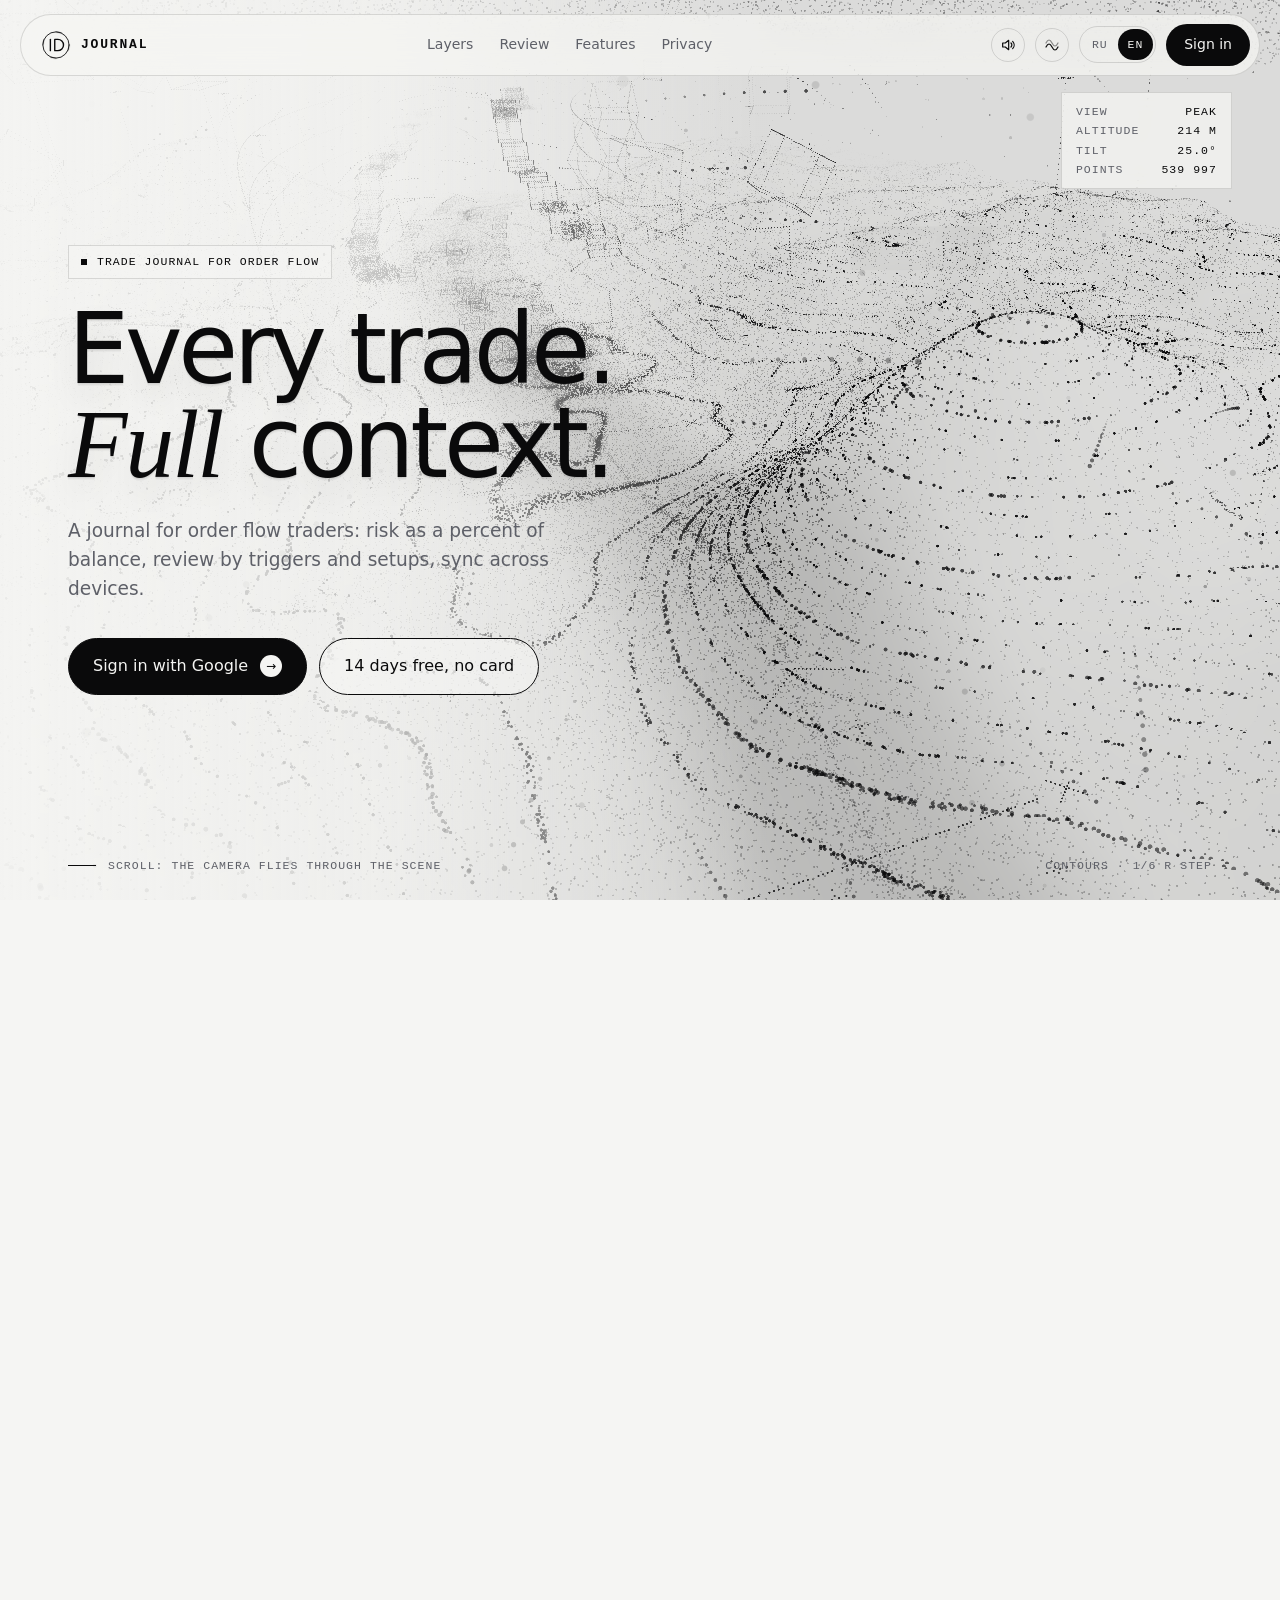
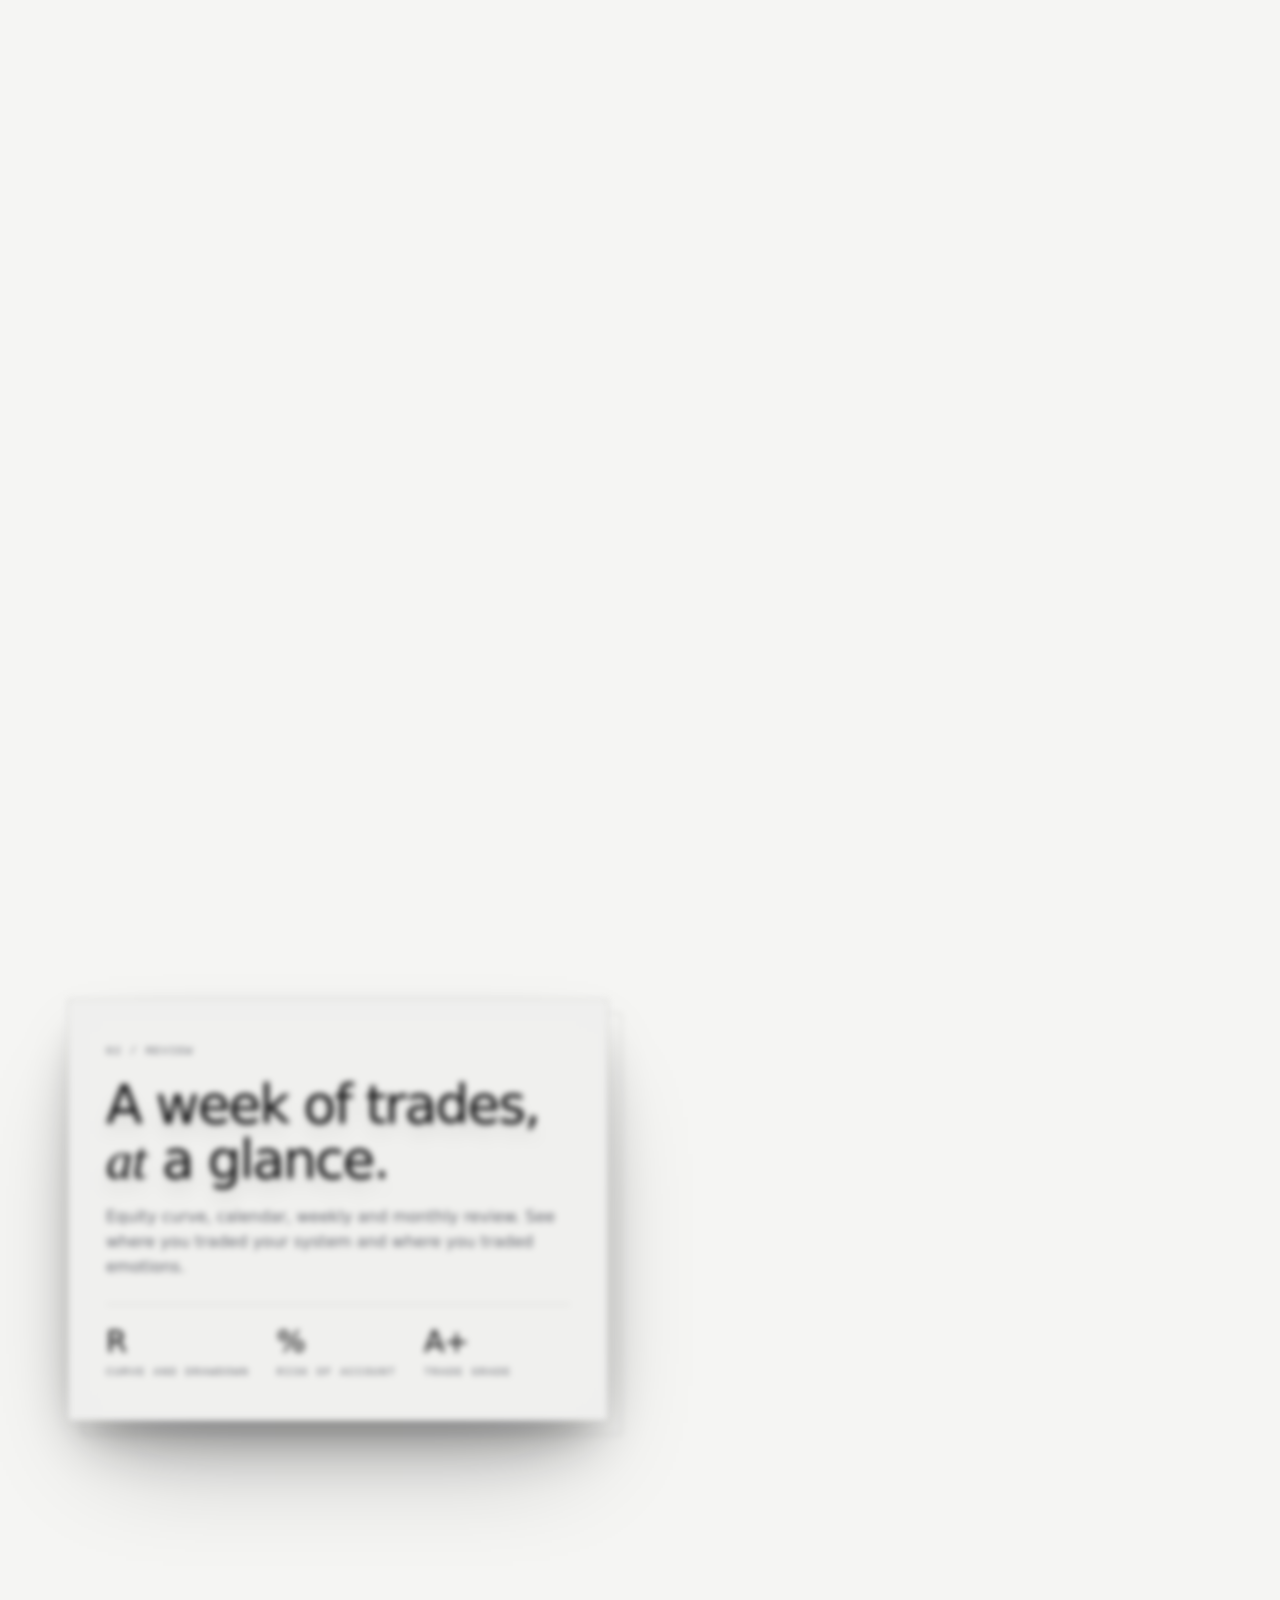
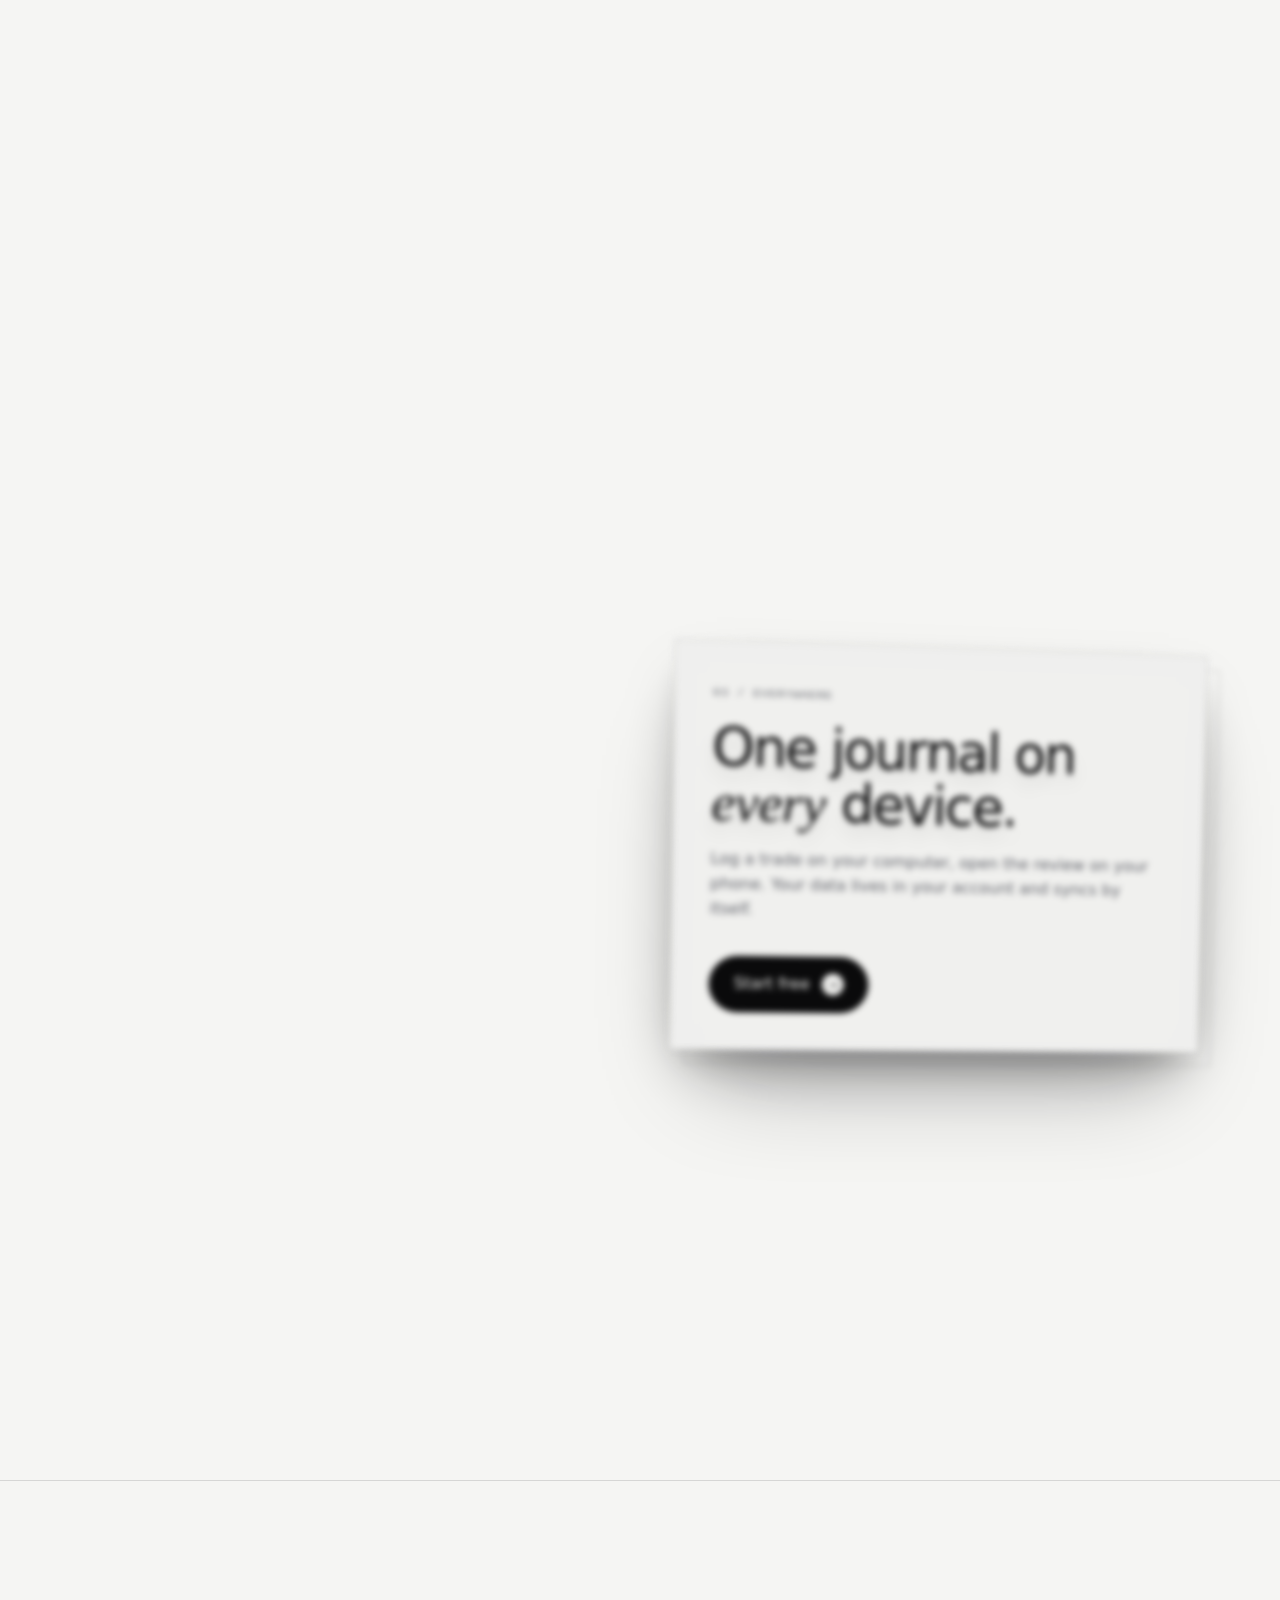
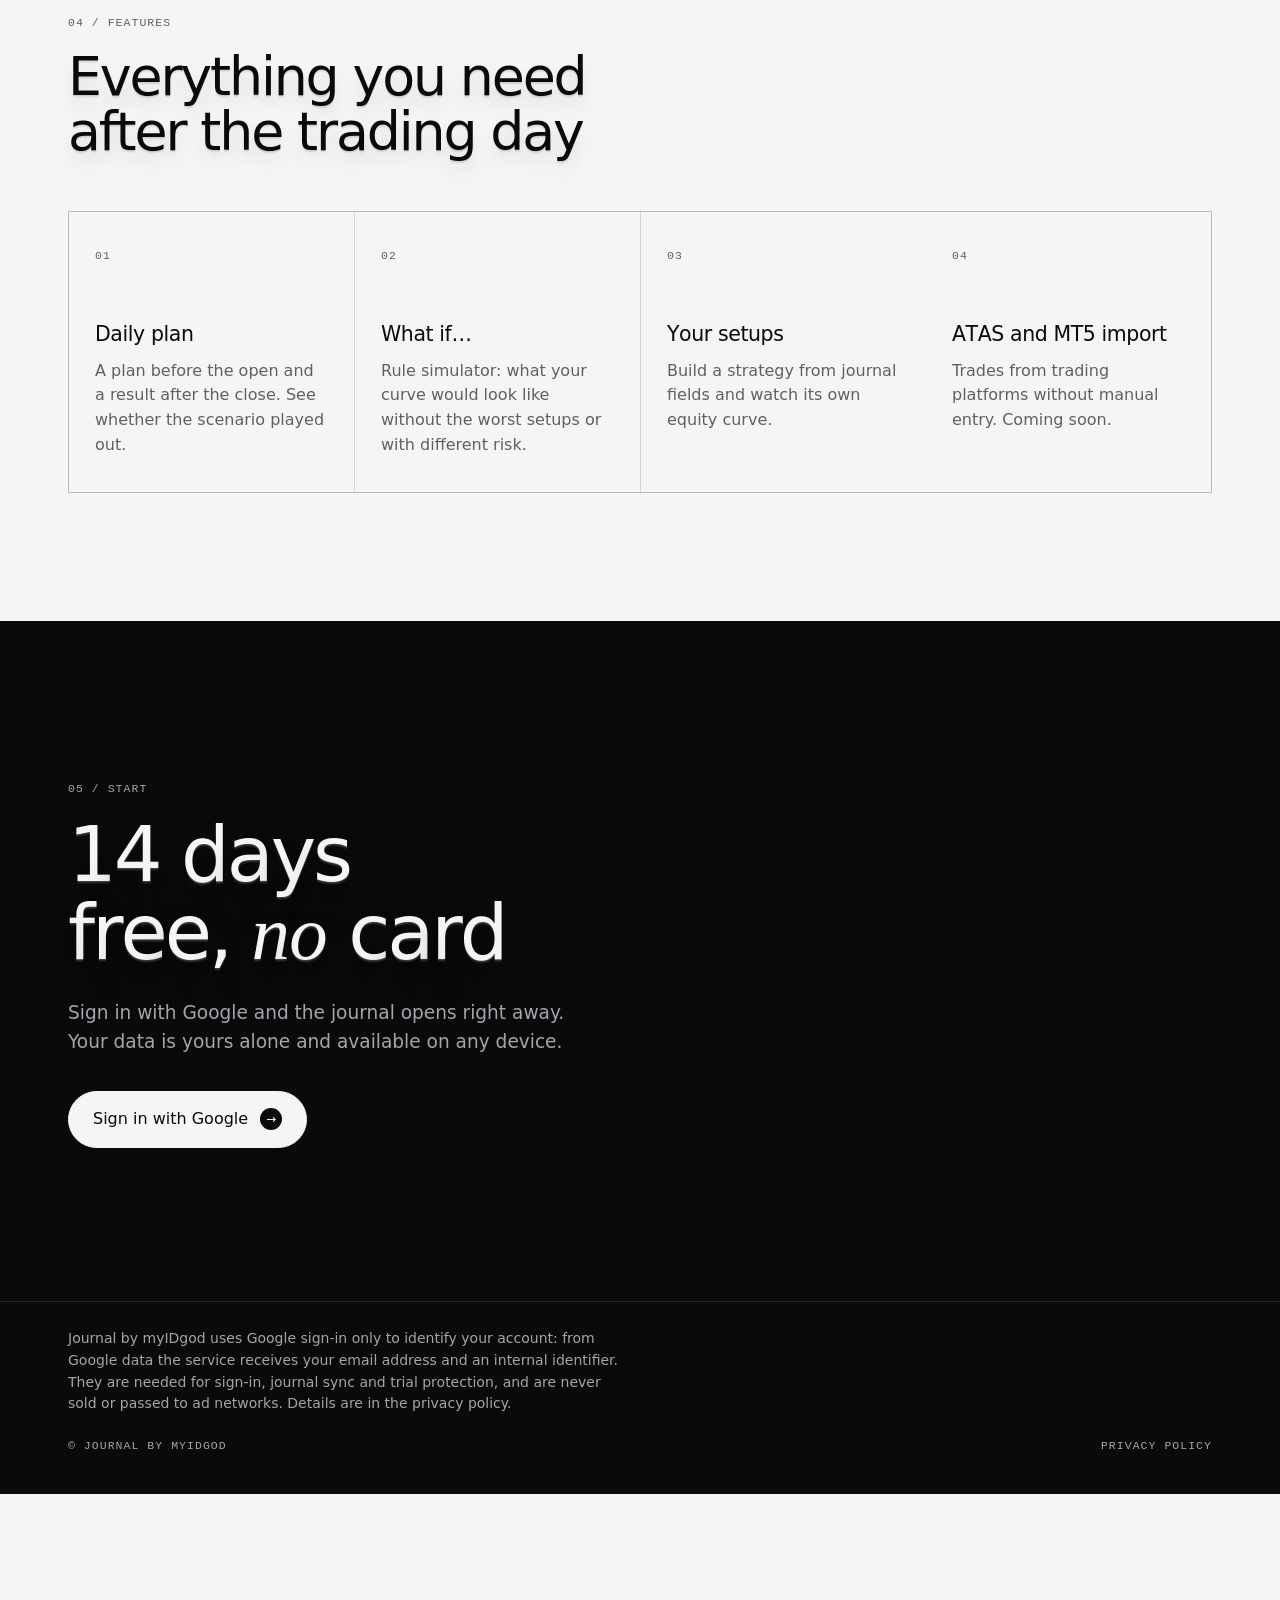
==== commit b4f8074e: "Landing: panels fly from behind the camera in slow motion, hold, then accelerate away turning on all" ====
--- a/public/index.html
+++ b/public/index.html
@@ -109,6 +109,7 @@
 @media (max-width:820px){.top nav,.hud{display:none}.tb{display:none}.panel.rv,.panel.rv.right{transform:perspective(900px) translate3d(0,30vh,760px) rotateX(14deg)}.panel.rv.in{transform:none}.veil{background:linear-gradient(180deg,rgba(245,245,243,.95) 0,rgba(245,245,243,.7) 42%,rgba(245,245,243,0) 66%)}
  .stop:not(.hero){align-items:flex-end;padding-bottom:28px;min-height:128vh;min-height:128svh}.panel{max-width:none}.hero{justify-content:flex-start;padding-top:118px}.hero-foot span:last-child{display:none}}
 @media (max-width:560px){.btn{width:100%}.top{padding-left:14px;gap:8px}.logo span{display:none}.lang button{padding:7px 9px}.stats{display:grid;grid-template-columns:repeat(3,1fr);gap:12px}.stats div b{font-size:1.4rem}.layer{padding:13px 0}.layer p{display:none}.panel p{font-size:.95rem}h2{font-size:1.85rem}.pin b{font-size:9.5px;padding:5px 8px}.pin s{height:40px}.pin b{bottom:40px}.stats{gap:20px}}
+.panel .slab{position:absolute;inset:0;z-index:-3;pointer-events:none;border:1px solid rgba(10,10,11,.16);background:rgba(214,214,210,.92);transform:translateZ(calc(var(--i)*-6px))}.panel .slab:last-of-type{box-shadow:0 30px 60px -20px rgba(10,10,11,.35)}html.still .panel .slab{display:none}
 html.still .ch,html.still .wd{opacity:1!important;transform:none!important;filter:none!important;transition:none!important}html.still .rv,html.still .layer,html.still .stats div{opacity:1!important;transform:none!important;transition:none;filter:none}@media (max-width:820px){#mot{display:grid}}
 </style></head><body>
 <canvas id="scene" aria-hidden="true"></canvas>
@@ -170,7 +171,7 @@
 <div class="cta rv"><a class="btn p" href="app/?login=1">Войти через Google <span class="ar" aria-hidden="true">→</span></a></div></div></section>
 </main>
 <footer><div class="wrap" style="display:block"><p style="max-width:62ch;margin:0 0 22px;font-size:14px">Journal by myIDgod использует вход через Google только чтобы определить ваш аккаунт: из данных Google сервис получает адрес почты и внутренний идентификатор. Эти данные нужны для входа, синхронизации журнала и защиты пробного периода, их не продают и не передают рекламным сетям. Подробности в <a href="privacy.html">политике конфиденциальности</a>.</p><div style="display:flex;justify-content:space-between;gap:16px;flex-wrap:wrap"><span class="mono">© Journal by myIDgod</span><span class="mono"><a href="privacy.html">Политика конфиденциальности</a></span></div></div></footer>
-<script src="fly.js?v=20261111a"></script><script src="landing/i18n.js?v=20261111c"></script>
+<script src="fly.js?v=20261111b"></script><script src="landing/i18n.js?v=20261111c"></script>
 <script>
 (function(){var d=document,root=d.documentElement;
 try{for(var i=0;i<localStorage.length;i++){if(/^sb-.*-auth-token$/.test(localStorage.key(i))){var t=d.getElementById('top-cta'),l=d.getElementById('login');t.textContent='Открыть журнал';t.href='app/';l.firstChild.nodeValue='Открыть журнал ';l.href='app/';break}}}catch(e){}
@@ -199,11 +200,12 @@
 var els=d.querySelectorAll('.rv');if('IntersectionObserver' in window){var io=new IntersectionObserver(function(a){a.forEach(function(x){if(x.isIntersecting){var t=x.target._rv||x.target;t.classList.add('in');io.unobserve(x.target);(t.matches('.mono.k')?[t]:[].slice.call(t.querySelectorAll(':scope>.mono.k'))).forEach(scramble)}})},{threshold:.12});els.forEach(function(e){if(e.classList.contains('panel')){var sc=e.closest('section');sc._rv=e;io.observe(sc)}else io.observe(e)})}else els.forEach(function(e){e.classList.add('in')});
 (function(){var b=d.getElementById('mot'),still=false;try{still=localStorage.getItem('landing-motion')==='0'}catch(e){}
  var fly=!RM&&window.Fly;function set(v){still=v;root.classList.toggle('still',still);b.setAttribute('aria-pressed',!still);if(fly)Fly.enable(!still);if(still)d.querySelectorAll('.rv').forEach(function(e){e.classList.add('in')})}
+ d.querySelectorAll('.panel').forEach(function(p){for(var i=1;i<=6;i++){var sl=d.createElement('span');sl.className='slab';sl.setAttribute('aria-hidden','true');sl.style.setProperty('--i',i);p.appendChild(sl)}});
  if(fly)d.querySelectorAll('.panel.rv').forEach(function(p){Fly.add(p,{pin:true,sec:p.closest('section'),side:p.classList.contains('right')?1:-1})});
  set(still);b.addEventListener('click',function(){set(!still);try{localStorage.setItem('landing-motion',still?'0':'1')}catch(e){}})})();
 // The 3D scene loads after the first screen is ready; Data Saver skips it.
 var c=navigator.connection;if(c&&c.saveData){root.classList.add('noscene');return}
-function go(){var s=d.createElement('script');s.src='landing/scene.js?v=20261111q';s.async=true;s.onerror=function(){root.classList.add('noscene')};d.body.appendChild(s)}
+function go(){var s=d.createElement('script');s.src='landing/scene.js?v=20261111r';s.async=true;s.onerror=function(){root.classList.add('noscene')};d.body.appendChild(s)}
 function idle(){(window.requestIdleCallback||function(f){setTimeout(f,150)})(go,{timeout:1200})}
 if(d.readyState==='complete')idle();else window.addEventListener('load',idle)})();
 </script></body></html>
